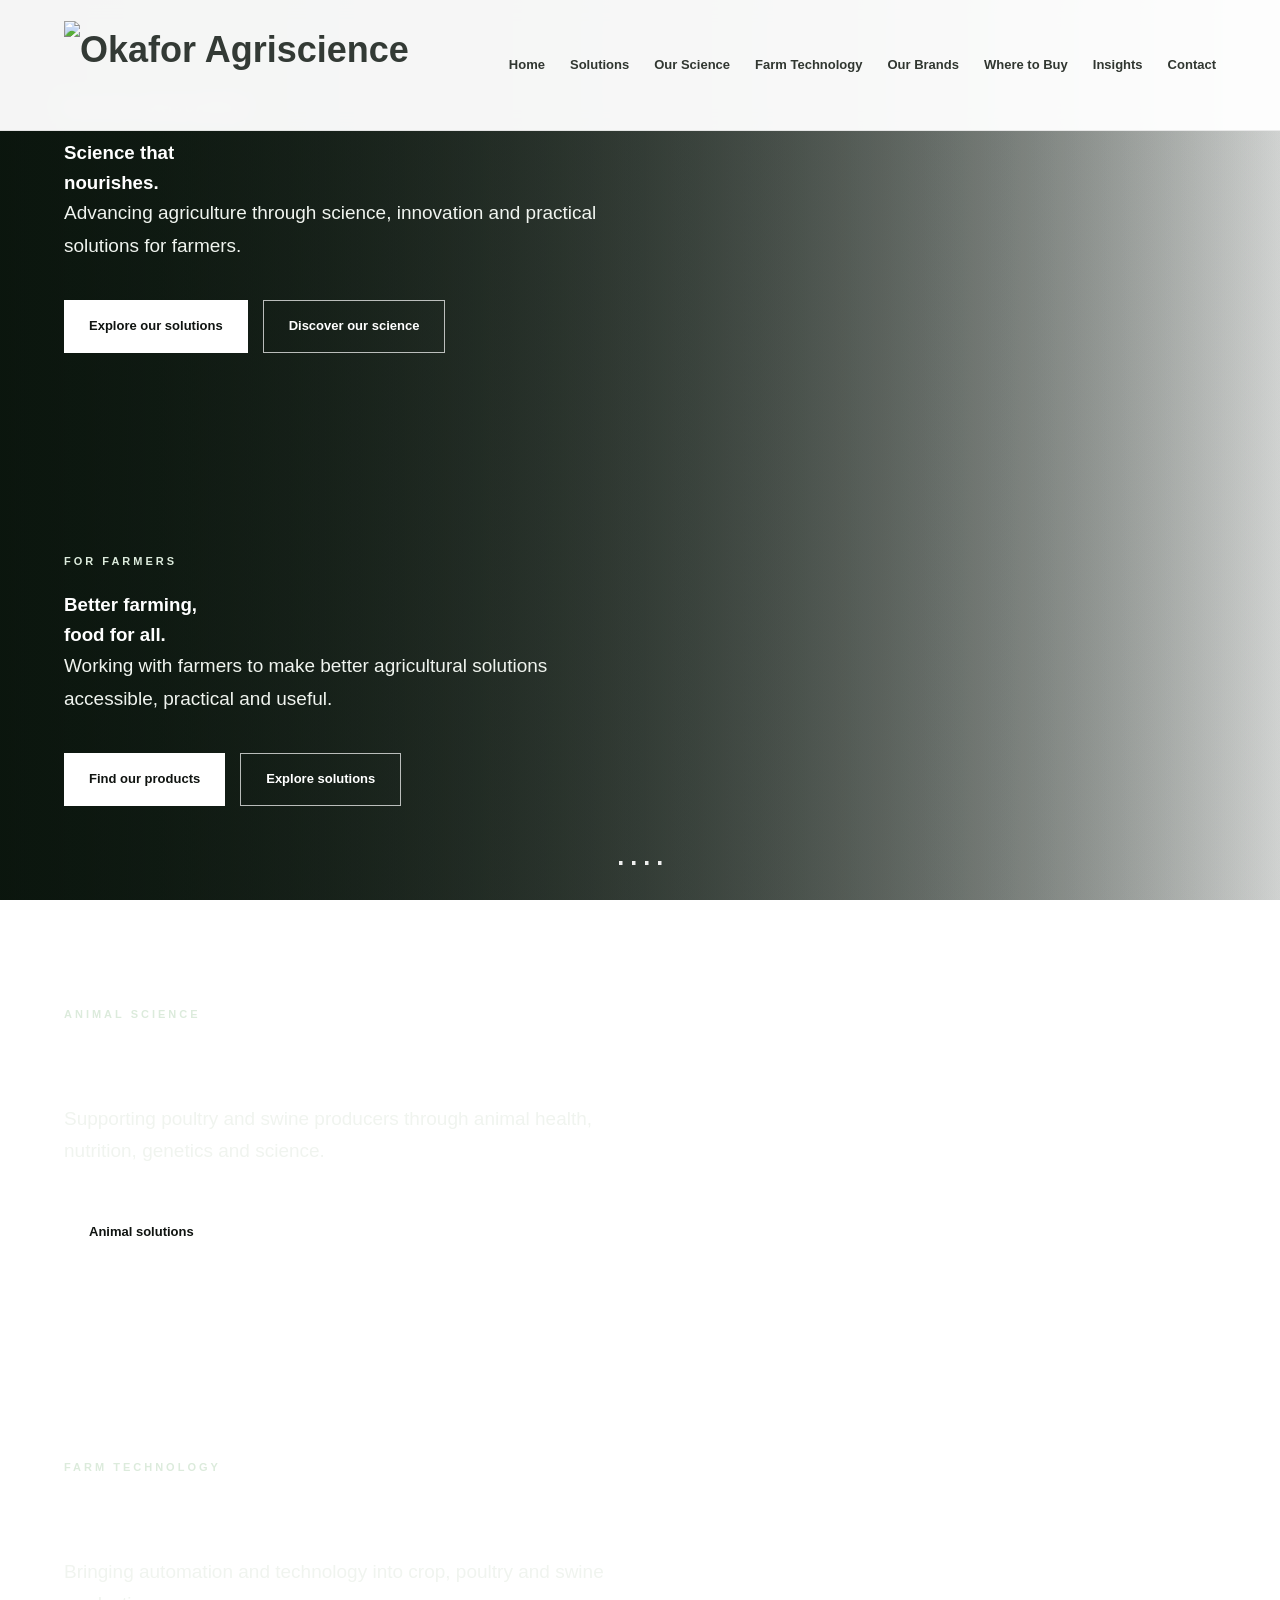
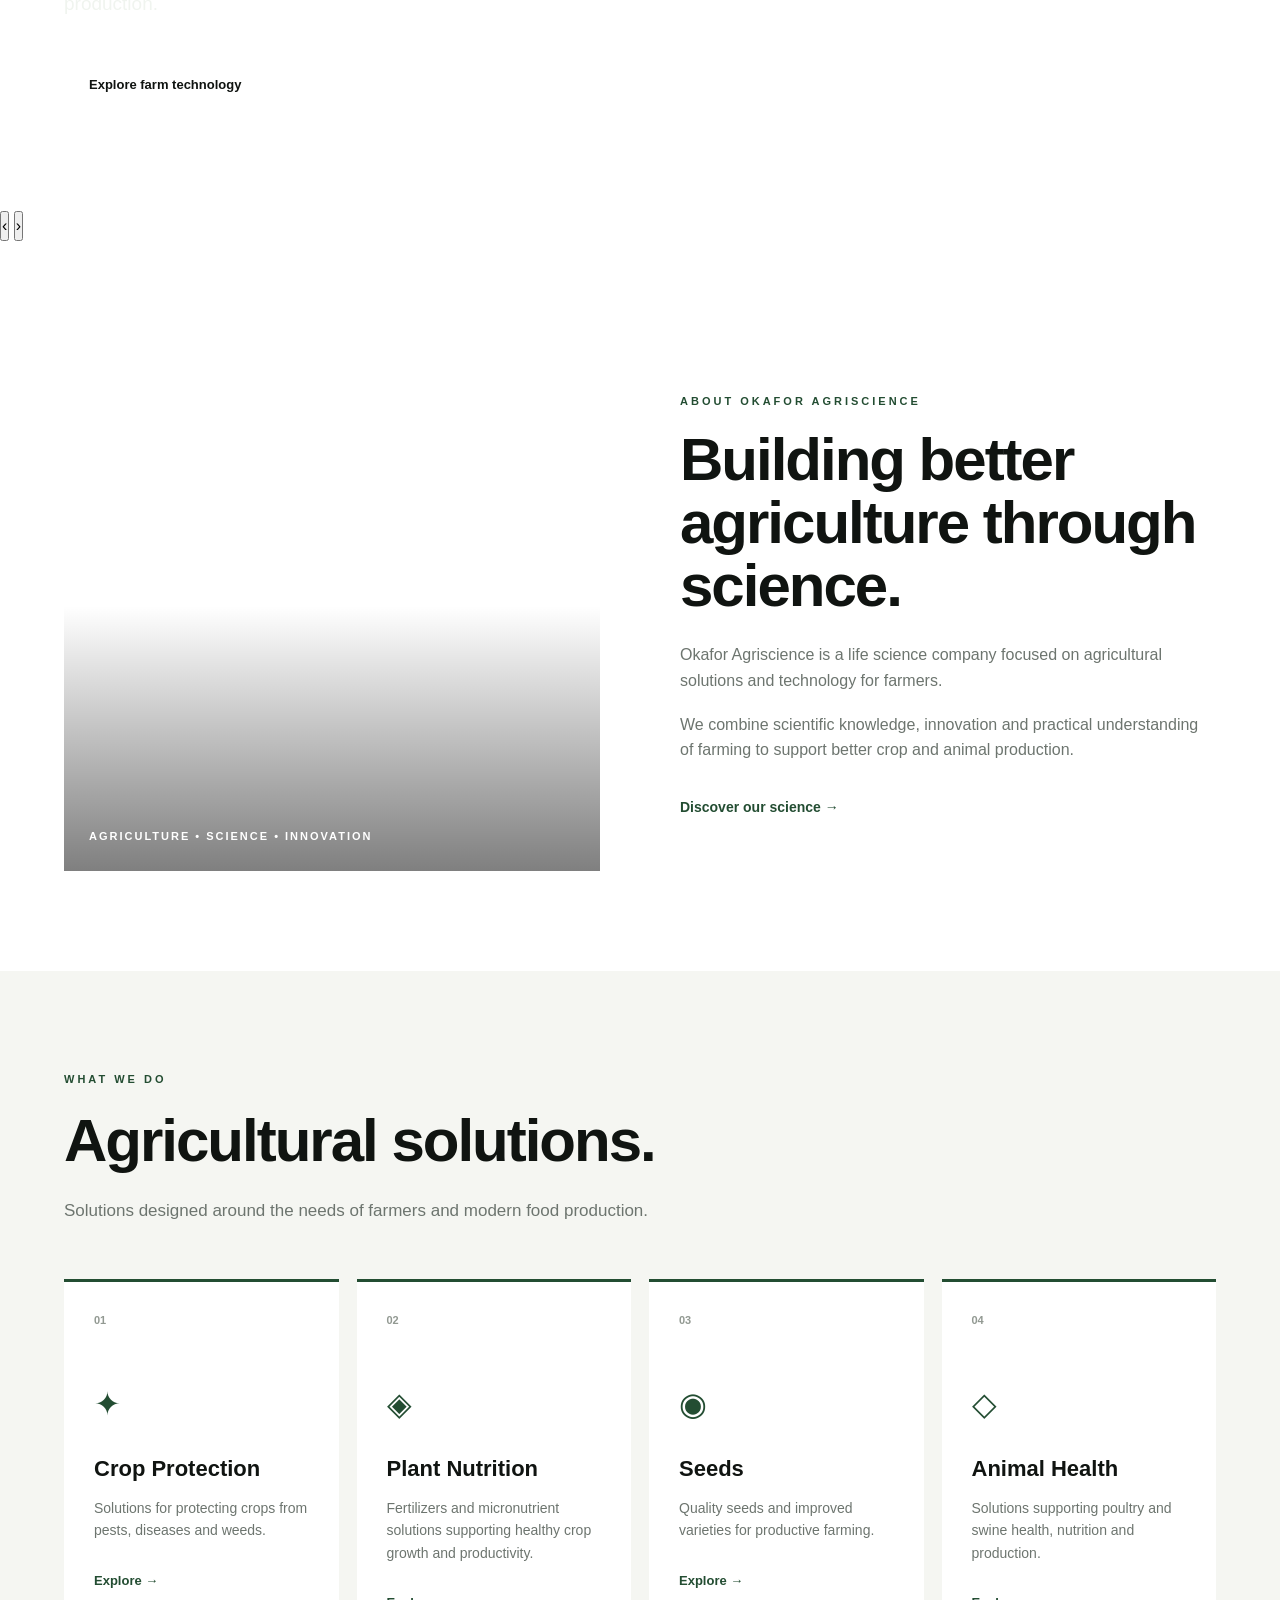
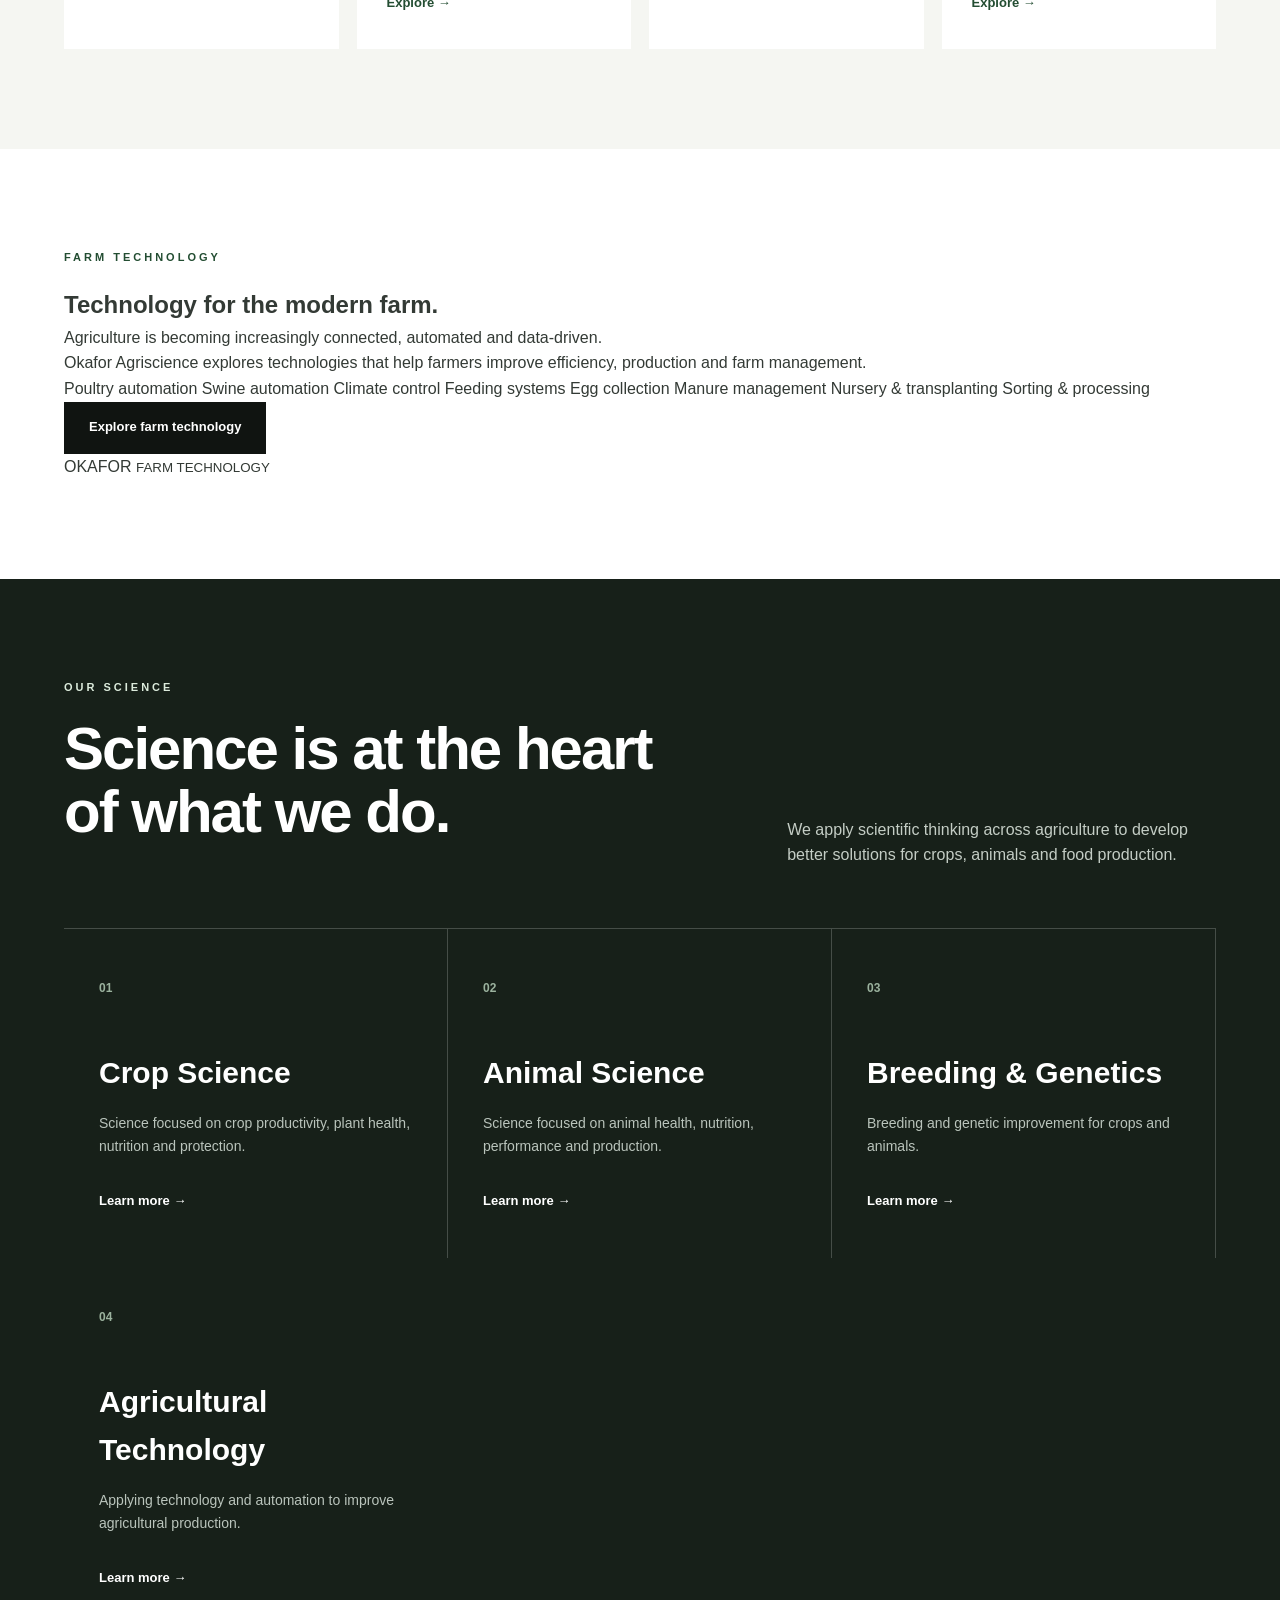
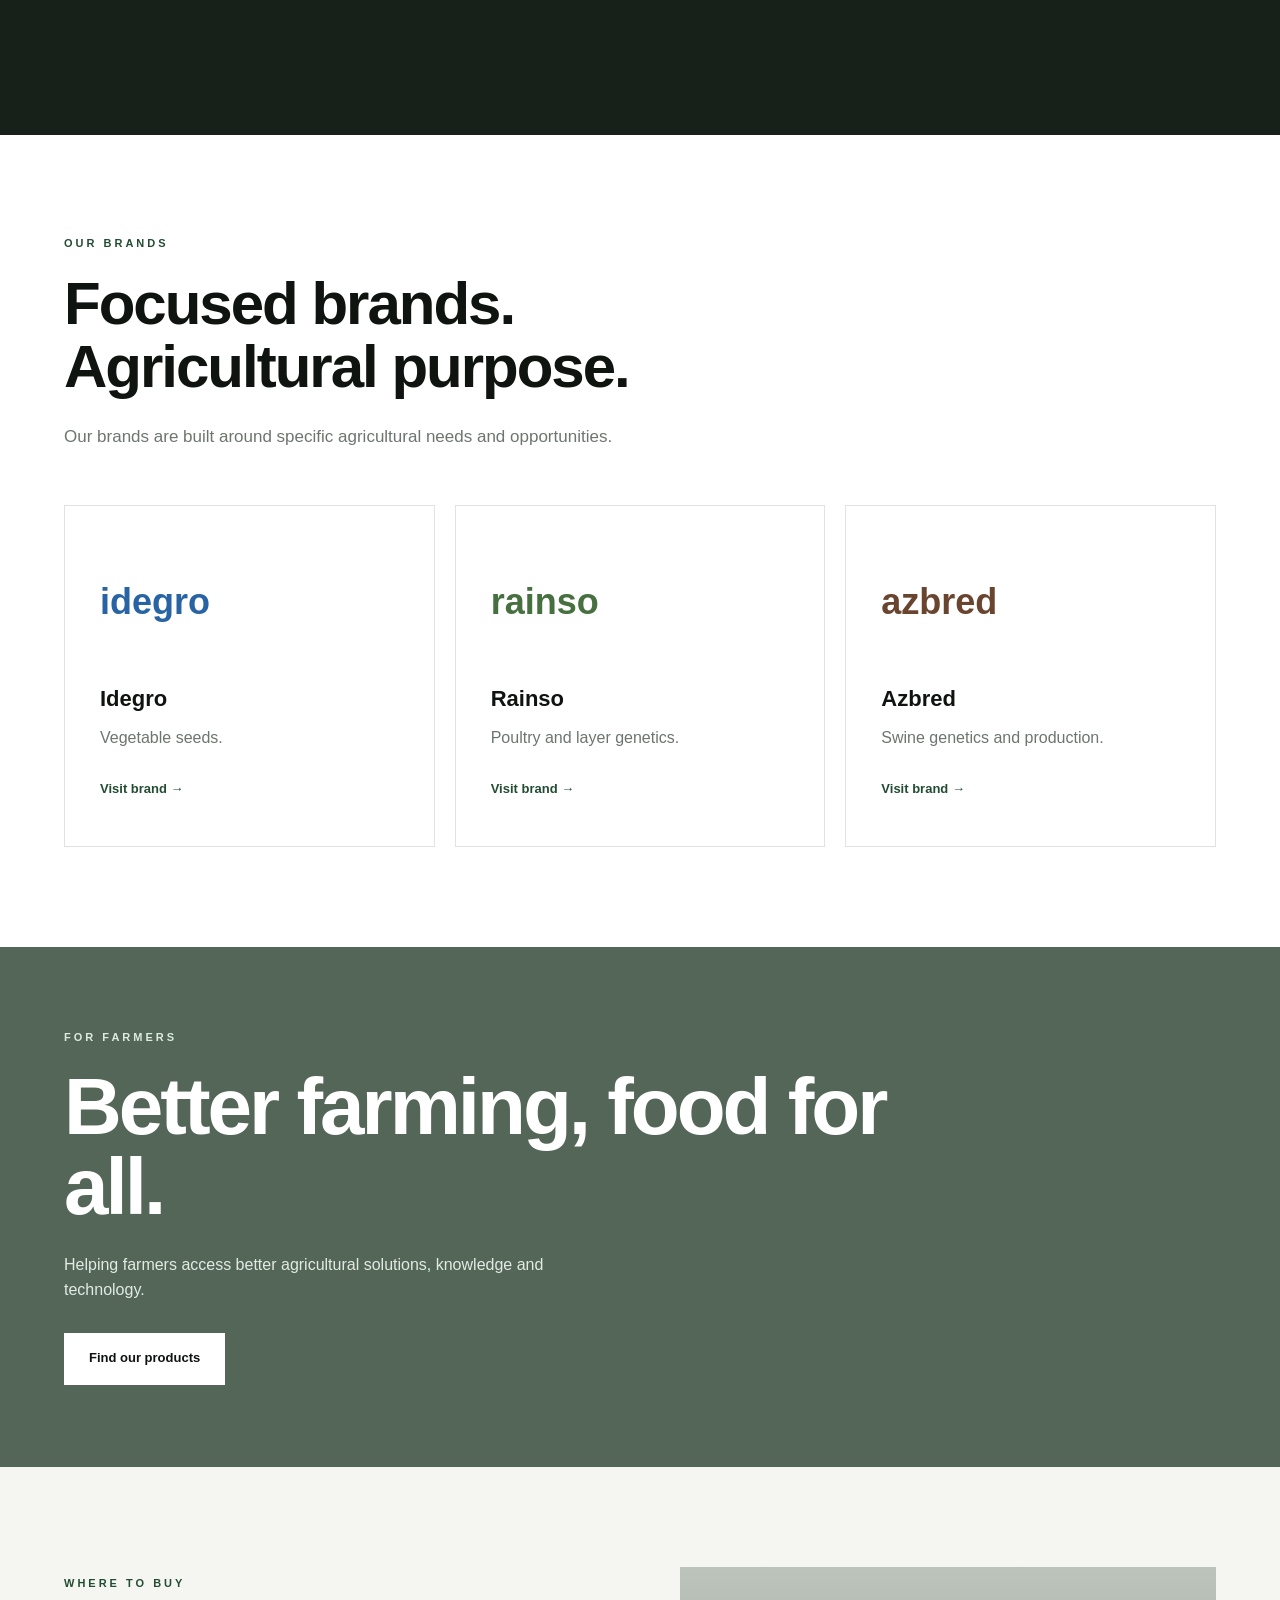
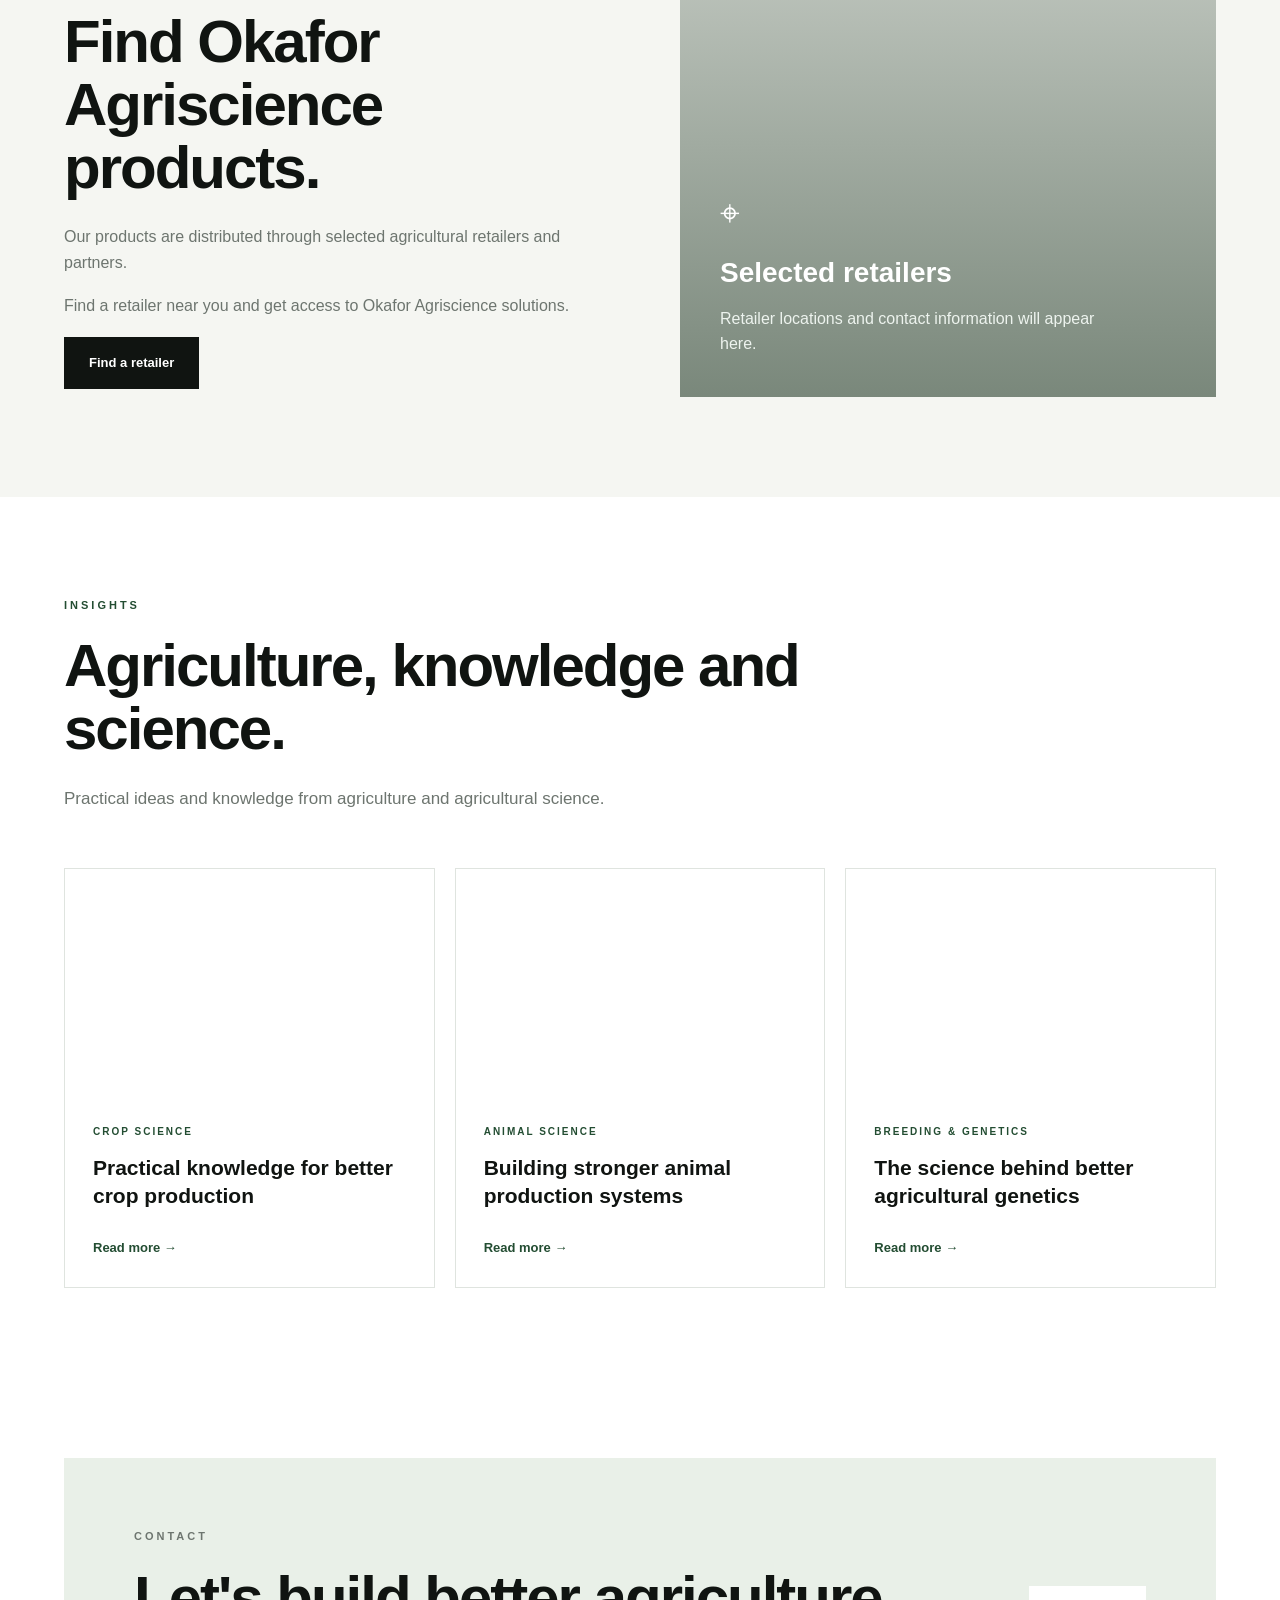
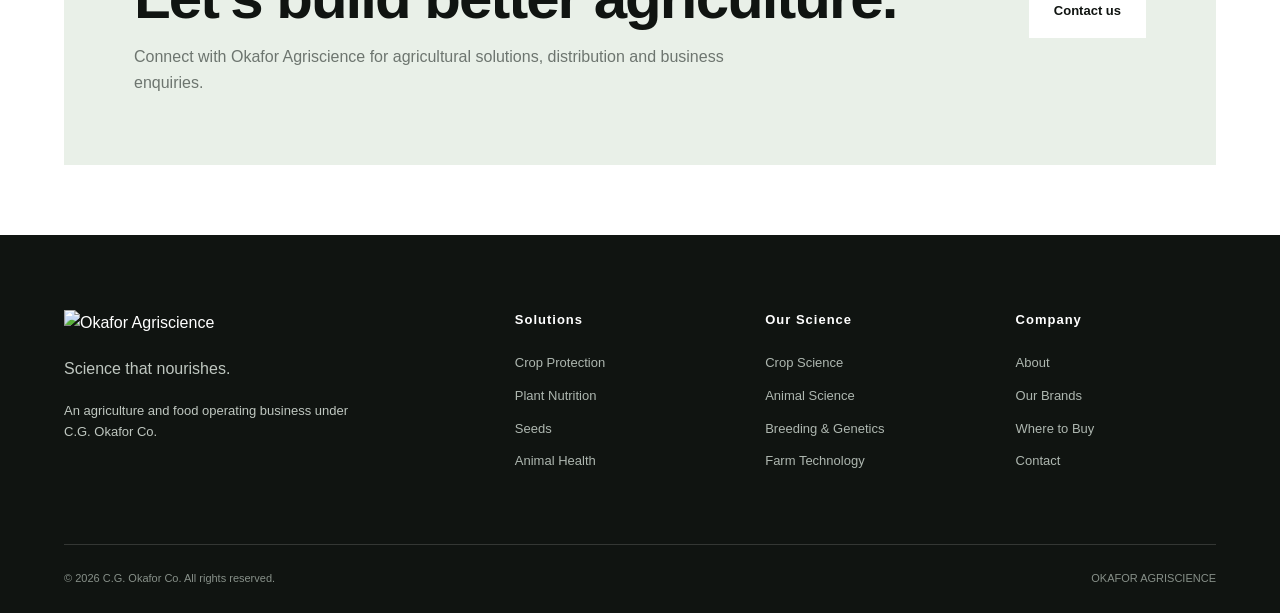
==== index.html @ b738866b "Update index.html" ====
<!DOCTYPE html>
<html lang="en">
<head>
    <meta charset="UTF-8">
    <meta name="viewport" content="width=device-width, initial-scale=1.0">

    <title>Okafor Agriscience | Science that nourishes</title>

    <meta name="description"
          content="Okafor Agriscience is a science-based agriculture company focused on agricultural solutions, technology and better farming.">

    <link rel="stylesheet" href="style.css">
</head>

<body>

<!-- =========================================================
     HEADER
========================================================= -->

<header class="header">

    <div class="container nav-container">

        <a href="index.html" class="brand-logo">
            <img src="okafor-logo.png"
                 alt="Okafor Agriscience"
                 class="logo-image">
        </a>

        <nav class="nav">

            <a href="index.html">Home</a>

            <a href="solutions.html">Solutions</a>

            <a href="science.html">Our Science</a>

            <a href="farm-automation.html">
                Farm Technology
            </a>

            <a href="brands.html">Our Brands</a>

            <a href="where-to-buy.html">
                Where to Buy
            </a>

            <a href="insights.html">Insights</a>

            <a href="contact.html">Contact</a>

        </nav>

        <button class="menu-button"
                aria-label="Open navigation menu">
            ☰
        </button>

    </div>

</header>


<!-- =========================================================
     HERO CAROUSEL
========================================================= -->

<main>

<section class="hero-carousel">

    <div class="hero-slides">


        <!-- SLIDE 1 -->

        <article class="hero-slide active">

            <div class="hero-slide-image"
                 style="background-image:
                 url('images/scientist.jpg');">
            </div>

            <div class="hero-overlay"></div>

            <div class="container hero-content">

                <p class="eyebrow">
                    OKAFOR AGRISCIENCE
                </p>

                <h1>
                    Science that<br>
                    nourishes.
                </h1>

                <p class="hero-text">
                    Advancing agriculture through science,
                    innovation and practical solutions for
                    farmers.
                </p>

                <div class="hero-buttons">

                    <a href="solutions.html"
                       class="button button-primary">
                        Explore our solutions
                    </a>

                    <a href="science.html"
                       class="button button-outline">
                        Discover our science
                    </a>

                </div>

            </div>

        </article>


        <!-- SLIDE 2 -->

        <article class="hero-slide">

            <div class="hero-slide-image"
                 style="background-image:
                 url('images/farmers.jpg');">
            </div>

            <div class="hero-overlay"></div>

            <div class="container hero-content">

                <p class="eyebrow">
                    FOR FARMERS
                </p>

                <h1>
                    Better farming,<br>
                    food for all.
                </h1>

                <p class="hero-text">
                    Working with farmers to make better
                    agricultural solutions accessible,
                    practical and useful.
                </p>

                <div class="hero-buttons">

                    <a href="where-to-buy.html"
                       class="button button-primary">
                        Find our products
                    </a>

                    <a href="solutions.html"
                       class="button button-outline">
                        Explore solutions
                    </a>

                </div>

            </div>

        </article>


        <!-- SLIDE 3 -->

        <article class="hero-slide">

            <div class="hero-slide-image"
                 style="background-image:
                 url('images/animal-production.jpg');">
            </div>

            <div class="hero-overlay"></div>

            <div class="container hero-content">

                <p class="eyebrow">
                    ANIMAL SCIENCE
                </p>

                <h1>
                    Better health.<br>
                    Better production.
                </h1>

                <p class="hero-text">
                    Supporting poultry and swine producers
                    through animal health, nutrition,
                    genetics and science.
                </p>

                <div class="hero-buttons">

                    <a href="animal-health.html"
                       class="button button-primary">
                        Animal solutions
                    </a>

                    <a href="science.html"
                       class="button button-outline">
                        Our science
                    </a>

                </div>

            </div>

        </article>


        <!-- SLIDE 4 -->

        <article class="hero-slide">

            <div class="hero-slide-image"
                 style="background-image:
                 url('images/farm-automation.jpg');">
            </div>

            <div class="hero-overlay"></div>

            <div class="container hero-content">

                <p class="eyebrow">
                    FARM TECHNOLOGY
                </p>

                <h1>
                    Technology for<br>
                    the modern farm.
                </h1>

                <p class="hero-text">
                    Bringing automation and technology
                    into crop, poultry and swine production.
                </p>

                <div class="hero-buttons">

                    <a href="farm-automation.html"
                       class="button button-primary">
                        Explore farm technology
                    </a>

                    <a href="contact.html"
                       class="button button-outline">
                        Talk to us
                    </a>

                </div>

            </div>

        </article>

    </div>


    <!-- CAROUSEL CONTROLS -->

    <button class="carousel-arrow carousel-prev"
            aria-label="Previous slide">
        ‹
    </button>

    <button class="carousel-arrow carousel-next"
            aria-label="Next slide">
        ›
    </button>


    <div class="hero-indicators">

        <button class="indicator active"
                data-slide="0"
                aria-label="Slide 1">
        </button>

        <button class="indicator"
                data-slide="1"
                aria-label="Slide 2">
        </button>

        <button class="indicator"
                data-slide="2"
                aria-label="Slide 3">
        </button>

        <button class="indicator"
                data-slide="3"
                aria-label="Slide 4">
        </button>

    </div>

</section>



<!-- =========================================================
     INTRODUCTION
========================================================= -->

<section class="intro section" id="about">

    <div class="container two-column">

        <div class="section-image agriculture-image">

            <div class="image-label">
                Agriculture • Science • Innovation
            </div>

        </div>


        <div class="section-content">

            <p class="eyebrow dark">
                ABOUT OKAFOR AGRISCIENCE
            </p>

            <h2>
                Building better agriculture
                through science.
            </h2>

            <p>
                Okafor Agriscience is a life science company
                focused on agricultural solutions and
                technology for farmers.
            </p>

            <p>
                We combine scientific knowledge,
                innovation and practical understanding
                of farming to support better crop and
                animal production.
            </p>

            <a href="science.html"
               class="text-link">
                Discover our science →
            </a>

        </div>

    </div>

</section>



<!-- =========================================================
     SOLUTIONS
========================================================= -->

<section class="solutions section"
         id="solutions">

    <div class="container">

        <div class="section-heading">

            <p class="eyebrow dark">
                WHAT WE DO
            </p>

            <h2>
                Agricultural solutions.
            </h2>

            <p>
                Solutions designed around the needs
                of farmers and modern food production.
            </p>

        </div>


        <div class="solution-grid">


            <article class="solution-card">

                <div class="card-number">
                    01
                </div>

                <div class="card-icon">
                    ✦
                </div>

                <h3>
                    Crop Protection
                </h3>

                <p>
                    Solutions for protecting crops from
                    pests, diseases and weeds.
                </p>

                <a href="crop-protection.html">
                    Explore →
                </a>

            </article>


            <article class="solution-card">

                <div class="card-number">
                    02
                </div>

                <div class="card-icon">
                    ◈
                </div>

                <h3>
                    Plant Nutrition
                </h3>

                <p>
                    Fertilizers and micronutrient solutions
                    supporting healthy crop growth and
                    productivity.
                </p>

                <a href="plant-nutrition.html">
                    Explore →
                </a>

            </article>


            <article class="solution-card">

                <div class="card-number">
                    03
                </div>

                <div class="card-icon">
                    ◉
                </div>

                <h3>
                    Seeds
                </h3>

                <p>
                    Quality seeds and improved varieties
                    for productive farming.
                </p>

                <a href="seeds.html">
                    Explore →
                </a>

            </article>


            <article class="solution-card">

                <div class="card-number">
                    04
                </div>

                <div class="card-icon">
                    ◇
                </div>

                <h3>
                    Animal Health
                </h3>

                <p>
                    Solutions supporting poultry and
                    swine health, nutrition and production.
                </p>

                <a href="animal-health.html">
                    Explore →
                </a>

            </article>


        </div>

    </div>

</section>



<!-- =========================================================
     FARM TECHNOLOGY & AUTOMATION
========================================================= -->

<section class="technology-section section"
         id="farm-technology">

    <div class="container technology-layout">


        <div class="technology-content">

            <p class="eyebrow dark">
                FARM TECHNOLOGY
            </p>

            <h2>
                Technology for the
                modern farm.
            </h2>

            <p>
                Agriculture is becoming increasingly
                connected, automated and data-driven.
            </p>

            <p>
                Okafor Agriscience explores technologies
                that help farmers improve efficiency,
                production and farm management.
            </p>


            <div class="technology-list">

                <span>
                    Poultry automation
                </span>

                <span>
                    Swine automation
                </span>

                <span>
                    Climate control
                </span>

                <span>
                    Feeding systems
                </span>

                <span>
                    Egg collection
                </span>

                <span>
                    Manure management
                </span>

                <span>
                    Nursery & transplanting
                </span>

                <span>
                    Sorting & processing
                </span>

            </div>


            <a href="farm-automation.html"
               class="button button-dark">
                Explore farm technology
            </a>

        </div>


        <div class="technology-image">

            <div class="technology-image-label">

                <span>
                    OKAFOR
                </span>

                <small>
                    FARM TECHNOLOGY
                </small>

            </div>

        </div>

    </div>

</section>



<!-- =========================================================
     OUR SCIENCE
========================================================= -->

<section class="science section"
         id="science">

    <div class="container">

        <div class="science-intro">

            <div>

                <p class="eyebrow">
                    OUR SCIENCE
                </p>

                <h2>
                    Science is at the heart
                    of what we do.
                </h2>

            </div>

            <p>
                We apply scientific thinking across
                agriculture to develop better solutions
                for crops, animals and food production.
            </p>

        </div>


        <div class="science-grid">


            <article class="science-card">

                <span>
                    01
                </span>

                <h3>
                    Crop Science
                </h3>

                <p>
                    Science focused on crop productivity,
                    plant health, nutrition and protection.
                </p>

                <a href="science.html#crop-science">
                    Learn more →
                </a>

            </article>


            <article class="science-card">

                <span>
                    02
                </span>

                <h3>
                    Animal Science
                </h3>

                <p>
                    Science focused on animal health,
                    nutrition, performance and production.
                </p>

                <a href="science.html#animal-science">
                    Learn more →
                </a>

            </article>


            <article class="science-card">

                <span>
                    03
                </span>

                <h3>
                    Breeding & Genetics
                </h3>

                <p>
                    Breeding and genetic improvement
                    for crops and animals.
                </p>

                <a href="science.html#genetics">
                    Learn more →
                </a>

            </article>


            <article class="science-card">

                <span>
                    04
                </span>

                <h3>
                    Agricultural Technology
                </h3>

                <p>
                    Applying technology and automation
                    to improve agricultural production.
                </p>

                <a href="science.html#technology">
                    Learn more →
                </a>

            </article>


        </div>

    </div>

</section>



<!-- =========================================================
     BRANDS
========================================================= -->

<section class="brands section"
         id="brands">

    <div class="container">

        <div class="section-heading">

            <p class="eyebrow dark">
                OUR BRANDS
            </p>

            <h2>
                Focused brands.
                Agricultural purpose.
            </h2>

            <p>
                Our brands are built around specific
                agricultural needs and opportunities.
            </p>

        </div>


        <div class="brand-grid">


            <article class="brand-card">

                <div class="brand-logo idegro">
                    idegro
                </div>

                <h3>
                    Idegro
                </h3>

                <p>
                    Vegetable seeds.
                </p>

                <a href="brands.html#idegro">
                    Visit brand →
                </a>

            </article>


            <article class="brand-card">

                <div class="brand-logo rainso">
                    rainso
                </div>

                <h3>
                    Rainso
                </h3>

                <p>
                    Poultry and layer genetics.
                </p>

                <a href="brands.html#rainso">
                    Visit brand →
                </a>

            </article>


            <article class="brand-card">

                <div class="brand-logo azbred">
                    azbred
                </div>

                <h3>
                    Azbred
                </h3>

                <p>
                    Swine genetics and production.
                </p>

                <a href="brands.html#azbred">
                    Visit brand →
                </a>

            </article>


        </div>

    </div>

</section>



<!-- =========================================================
     FARMERS CTA
========================================================= -->

<section class="farmer-banner">

    <div class="container farmer-content">

        <p class="eyebrow">
            FOR FARMERS
        </p>

        <h2>
            Better farming,
            food for all.
        </h2>

        <p>
            Helping farmers access better agricultural
            solutions, knowledge and technology.
        </p>

        <a href="where-to-buy.html"
           class="button button-primary">
            Find our products
        </a>

    </div>

</section>



<!-- =========================================================
     WHERE TO BUY
========================================================= -->

<section class="where-to-buy section"
         id="where-to-buy">

    <div class="container two-column">


        <div class="section-content">

            <p class="eyebrow dark">
                WHERE TO BUY
            </p>

            <h2>
                Find Okafor Agriscience products.
            </h2>

            <p>
                Our products are distributed through
                selected agricultural retailers and
                partners.
            </p>

            <p>
                Find a retailer near you and get access
                to Okafor Agriscience solutions.
            </p>

            <a href="where-to-buy.html"
               class="button button-dark">
                Find a retailer
            </a>

        </div>


        <div class="retailer-box">

            <div>

                <span class="retailer-icon">
                    ⌖
                </span>

                <h3>
                    Selected retailers
                </h3>

                <p>
                    Retailer locations and contact
                    information will appear here.
                </p>

            </div>

        </div>

    </div>

</section>



<!-- =========================================================
     INSIGHTS
========================================================= -->

<section class="insights section"
         id="insights">

    <div class="container">

        <div class="section-heading">

            <p class="eyebrow dark">
                INSIGHTS
            </p>

            <h2>
                Agriculture, knowledge
                and science.
            </h2>

            <p>
                Practical ideas and knowledge from
                agriculture and agricultural science.
            </p>

        </div>


        <div class="insight-grid">


            <article class="insight-card">

                <div class="insight-image">
                </div>

                <div class="insight-content">

                    <span>
                        Crop Science
                    </span>

                    <h3>
                        Practical knowledge for
                        better crop production
                    </h3>

                    <a href="insights.html">
                        Read more →
                    </a>

                </div>

            </article>


            <article class="insight-card">

                <div class="insight-image">
                </div>

                <div class="insight-content">

                    <span>
                        Animal Science
                    </span>

                    <h3>
                        Building stronger animal
                        production systems
                    </h3>

                    <a href="insights.html">
                        Read more →
                    </a>

                </div>

            </article>


            <article class="insight-card">

                <div class="insight-image">
                </div>

                <div class="insight-content">

                    <span>
                        Breeding & Genetics
                    </span>

                    <h3>
                        The science behind better
                        agricultural genetics
                    </h3>

                    <a href="insights.html">
                        Read more →
                    </a>

                </div>

            </article>


        </div>

    </div>

</section>



<!-- =========================================================
     CONTACT
========================================================= -->

<section class="contact section"
         id="contact">

    <div class="container contact-box">

        <div>

            <p class="eyebrow">
                CONTACT
            </p>

            <h2>
                Let's build better agriculture.
            </h2>

            <p>
                Connect with Okafor Agriscience for
                agricultural solutions, distribution
                and business enquiries.
            </p>

        </div>


        <a href="contact.html"
           class="button button-primary">
            Contact us
        </a>

    </div>

</section>

</main>



<!-- =========================================================
     FOOTER
========================================================= -->

<footer class="footer">

    <div class="container footer-grid">


        <div class="footer-brand">

            <img src="okafor-logo.png"
                 alt="Okafor Agriscience"
                 class="footer-logo-image">

            <p class="footer-motto">
                Science that nourishes.
            </p>

            <p class="footer-company">
                An agriculture and food operating
                business under C.G. Okafor Co.
            </p>

        </div>


        <div>

            <h4>
                Solutions
            </h4>

            <a href="crop-protection.html">
                Crop Protection
            </a>

            <a href="plant-nutrition.html">
                Plant Nutrition
            </a>

            <a href="seeds.html">
                Seeds
            </a>

            <a href="animal-health.html">
                Animal Health
            </a>

        </div>


        <div>

            <h4>
                Our Science
            </h4>

            <a href="science.html#crop-science">
                Crop Science
            </a>

            <a href="science.html#animal-science">
                Animal Science
            </a>

            <a href="science.html#genetics">
                Breeding & Genetics
            </a>

            <a href="farm-automation.html">
                Farm Technology
            </a>

        </div>


        <div>

            <h4>
                Company
            </h4>

            <a href="about.html">
                About
            </a>

            <a href="brands.html">
                Our Brands
            </a>

            <a href="where-to-buy.html">
                Where to Buy
            </a>

            <a href="contact.html">
                Contact
            </a>

        </div>


    </div>


    <div class="container footer-bottom">

        <p>
            © 2026 C.G. Okafor Co.
            All rights reserved.
        </p>

        <p>
            OKAFOR AGRISCIENCE
        </p>

    </div>

</footer>



<!-- =========================================================
     JAVASCRIPT
========================================================= -->

<script src="script.js"></script>

</body>
</html>
---- style.css ----
/* =========================================
   OKAFOR AGRISCIENCE
   Main Website Styles
========================================= */

:root {
    --black: #101411;
    --dark: #172019;
    --green: #234d32;
    --light-green: #e9f0e8;
    --soft: #f5f6f2;
    --white: #ffffff;
    --text: #333a35;
    --muted: #6d756f;
    --border: #dfe4df;
    --max-width: 1200px;
}

* {
    margin: 0;
    padding: 0;
    box-sizing: border-box;
}

html {
    scroll-behavior: smooth;
}

body {
    font-family: Arial, Helvetica, sans-serif;
    color: var(--text);
    background: var(--white);
    line-height: 1.6;
}

a {
    color: inherit;
    text-decoration: none;
}

button {
    font: inherit;
}

.container {
    width: min(90%, var(--max-width));
    margin: 0 auto;
}

.section {
    padding: 100px 0;
}


/* =========================================
   HEADER
========================================= */

.header {
    position: fixed;
    top: 0;
    left: 0;
    width: 100%;
    z-index: 1000;
    background: rgba(255, 255, 255, 0.96);
    border-bottom: 1px solid rgba(0, 0, 0, 0.08);
    backdrop-filter: blur(10px);
}

.nav-container {
    min-height: 82px;
    display: flex;
    align-items: center;
    justify-content: space-between;
}

.logo {
    display: flex;
    flex-direction: column;
    line-height: 1;
    letter-spacing: 2px;
}

.logo span {
    font-size: 22px;
    font-weight: 800;
    color: var(--black);
}

.logo small {
    margin-top: 5px;
    font-size: 9px;
    letter-spacing: 3px;
    font-weight: 600;
    color: var(--green);
}

.nav {
    display: flex;
    align-items: center;
    gap: 25px;
}

.nav a {
    font-size: 13px;
    font-weight: 600;
    color: #313731;
    transition: 0.3s ease;
}

.nav a:hover {
    color: var(--green);
}

.menu-button {
    display: none;
    border: none;
    background: none;
    font-size: 27px;
    cursor: pointer;
}


/* =========================================
   HERO
========================================= */

.hero {
    min-height: 760px;
    margin-top: 82px;
    position: relative;
    display: flex;
    align-items: center;
    overflow: hidden;
    background:
        linear-gradient(90deg, rgba(10, 20, 13, 0.82), rgba(10, 20, 13, 0.35)),
        url("https://images.unsplash.com/photo-1500937386664-56d1dfef3854?auto=format&fit=crop&w=2000&q=85")
        center/cover no-repeat;
}

.hero-overlay {
    position: absolute;
    inset: 0;
    background: linear-gradient(
        90deg,
        rgba(7, 18, 10, 0.65),
        rgba(7, 18, 10, 0.05)
    );
}

.hero-content {
    position: relative;
    z-index: 2;
    color: white;
    padding: 100px 0;
}

.eyebrow {
    font-size: 11px;
    font-weight: 700;
    letter-spacing: 3px;
    text-transform: uppercase;
    margin-bottom: 20px;
    color: #dcebdc;
}

.eyebrow.dark {
    color: var(--green);
}

.hero h1 {
    font-size: clamp(55px, 8vw, 100px);
    line-height: 0.95;
    letter-spacing: -4px;
    max-width: 850px;
    margin-bottom: 30px;
}

.hero-text {
    max-width: 570px;
    font-size: 19px;
    line-height: 1.7;
    color: #f0f4ef;
    margin-bottom: 38px;
}

.hero-buttons {
    display: flex;
    gap: 15px;
    flex-wrap: wrap;
}

.button {
    display: inline-flex;
    align-items: center;
    justify-content: center;
    padding: 15px 25px;
    min-height: 52px;
    font-size: 13px;
    font-weight: 700;
    transition: 0.3s ease;
}

.button-primary {
    background: white;
    color: var(--black);
}

.button-primary:hover {
    background: var(--light-green);
    transform: translateY(-2px);
}

.button-outline {
    color: white;
    border: 1px solid rgba(255,255,255,0.7);
}

.button-outline:hover {
    background: white;
    color: var(--black);
}

.button-dark {
    background: var(--black);
    color: white;
}

.button-dark:hover {
    background: var(--green);
}

.hero-indicators {
    position: absolute;
    bottom: 35px;
    left: 50%;
    transform: translateX(-50%);
    display: flex;
    gap: 9px;
    z-index: 3;
}

.hero-indicators span {
    width: 35px;
    height: 3px;
    background: rgba(255,255,255,0.4);
}

.hero-indicators span.active {
    background: white;
}


/* =========================================
   INTRODUCTION
========================================= */

.two-column {
    display: grid;
    grid-template-columns: 1fr 1fr;
    gap: 80px;
    align-items: center;
}

.section-image {
    min-height: 530px;
    position: relative;
    overflow: hidden;
}

.agriculture-image {
    background:
        linear-gradient(180deg, transparent 50%, rgba(0,0,0,0.5)),
        url("https://images.unsplash.com/photo-1625246333195-78d9c38ad449?auto=format&fit=crop&w=1200&q=85")
        center/cover no-repeat;
}

.image-label {
    position: absolute;
    bottom: 25px;
    left: 25px;
    color: white;
    font-size: 11px;
    letter-spacing: 2px;
    text-transform: uppercase;
    font-weight: 700;
}

.section-content h2,
.section-heading h2,
.science-intro h2,
.contact-box h2 {
    color: var(--black);
    font-size: clamp(36px, 5vw, 60px);
    line-height: 1.05;
    letter-spacing: -2px;
    margin-bottom: 25px;
}

.section-content p {
    color: var(--muted);
    margin-bottom: 18px;
    max-width: 570px;
}

.text-link {
    display: inline-block;
    margin-top: 15px;
    color: var(--green);
    font-weight: 700;
    font-size: 14px;
}


/* =========================================
   SOLUTIONS
========================================= */

.solutions {
    background: var(--soft);
}

.section-heading {
    max-width: 750px;
    margin-bottom: 55px;
}

.section-heading > p:last-child {
    color: var(--muted);
    font-size: 17px;
}

.solution-grid {
    display: grid;
    grid-template-columns: repeat(4, 1fr);
    gap: 18px;
}

.solution-card {
    min-height: 370px;
    padding: 30px;
    background: white;
    position: relative;
    border-top: 3px solid var(--green);
    transition: 0.35s ease;
}

.solution-card:hover {
    transform: translateY(-8px);
    box-shadow: 0 18px 40px rgba(0,0,0,0.08);
}

.card-number {
    font-size: 11px;
    color: #929992;
    font-weight: 700;
}

.card-icon {
    margin: 50px 0 25px;
    font-size: 32px;
    color: var(--green);
}

.solution-card h3 {
    font-size: 22px;
    line-height: 1.2;
    color: var(--black);
    margin-bottom: 15px;
}

.solution-card p {
    font-size: 14px;
    color: var(--muted);
    margin-bottom: 25px;
}

.solution-card a {
    color: var(--green);
    font-size: 13px;
    font-weight: 700;
}


/* =========================================
   SCIENCE
========================================= */

.science {
    background: var(--dark);
    color: white;
}

.science-intro {
    display: grid;
    grid-template-columns: 1.2fr 0.8fr;
    gap: 80px;
    align-items: end;
    margin-bottom: 60px;
}

.science-intro h2 {
    color: white;
}

.science-intro > p {
    color: #c4cdc5;
    font-size: 16px;
}

.science-grid {
    display: grid;
    grid-template-columns: repeat(3, 1fr);
    border-top: 1px solid rgba(255,255,255,0.2);
}

.science-card {
    padding: 45px 35px;
    border-right: 1px solid rgba(255,255,255,0.2);
}

.science-card:last-child {
    border-right: none;
}

.science-card > span {
    color: #9bb29e;
    font-size: 12px;
    font-weight: 700;
}

.science-card h3 {
    font-size: 30px;
    margin: 50px 0 15px;
}

.science-card p {
    color: #bac4bc;
    font-size: 14px;
    margin-bottom: 30px;
}

.science-card a {
    font-size: 13px;
    color: white;
    font-weight: 700;
}


/* =========================================
   BRANDS
========================================= */

.brands {
    background: white;
}

.brand-grid {
    display: grid;
    grid-template-columns: repeat(3, 1fr);
    gap: 20px;
}

.brand-card {
    border: 1px solid var(--border);
    padding: 45px 35px;
    min-height: 320px;
    transition: 0.3s ease;
}

.brand-card:hover {
    border-color: var(--green);
    transform: translateY(-5px);
}

.brand-logo {
    height: 100px;
    display: flex;
    align-items: center;
    font-size: 36px;
    font-weight: 800;
    margin-bottom: 30px;
}

.idegro {
    color: #2864a3;
}

.rainso {
    color: #46703f;
}

.azbred {
    color: #69442e;
}

.brand-card h3 {
    font-size: 22px;
    margin-bottom: 8px;
    color: var(--black);
}

.brand-card p {
    color: var(--muted);
    margin-bottom: 25px;
}

.brand-card a {
    color: var(--green);
    font-size: 13px;
    font-weight: 700;
}


/* =========================================
   FARMER BANNER
========================================= */

.farmer-banner {
    min-height: 520px;
    display: flex;
    align-items: center;
    position: relative;
    background:
        linear-gradient(rgba(18, 43, 24, 0.72), rgba(18, 43, 24, 0.72)),
        url("https://images.unsplash.com/photo-1523742813080-8c2c3d0f6e96?auto=format&fit=crop&w=2000&q=85")
        center/cover no-repeat;
}

.farmer-content {
    color: white;
}

.farmer-content h2 {
    font-size: clamp(45px, 7vw, 80px);
    line-height: 1;
    letter-spacing: -3px;
    max-width: 850px;
    margin-bottom: 25px;
}

.farmer-content > p:not(.eyebrow) {
    max-width: 500px;
    color: #e2ebe3;
    margin-bottom: 30px;
}


/* =========================================
   WHERE TO BUY
========================================= */

.where-to-buy {
    background: var(--soft);
}

.retailer-box {
    min-height: 430px;
    background:
        linear-gradient(rgba(20,45,25,0.25), rgba(20,45,25,0.55)),
        url("https://images.unsplash.com/photo-1499529112087-3cb3b73cec95?auto=format&fit=crop&w=1200&q=85")
        center/cover no-repeat;
    padding: 40px;
    display: flex;
    align-items: flex-end;
    color: white;
}

.retailer-box h3 {
    font-size: 28px;
    margin: 10px 0;
}

.retailer-box p {
    max-width: 400px;
    color: #edf3ee;
}

.retailer-icon {
    font-size: 35px;
}


/* =========================================
   INSIGHTS
========================================= */

.insight-grid {
    display: grid;
    grid-template-columns: repeat(3, 1fr);
    gap: 20px;
}

.insight-card {
    border: 1px solid var(--border);
    background: white;
}

.insight-image {
    height: 220px;
    background:
        url("https://images.unsplash.com/photo-1530836369250-ef72a3f5cda8?auto=format&fit=crop&w=900&q=85")
        center/cover no-repeat;
}

.insight-card:nth-child(2) .insight-image {
    background-image:
        url("https://images.unsplash.com/photo-1498936178812-4b2e558d2937?auto=format&fit=crop&w=900&q=85");
}

.insight-card:nth-child(3) .insight-image {
    background-image:
        url("https://images.unsplash.com/photo-1511739001486-6bfe10ce785f?auto=format&fit=crop&w=900&q=85");
}

.insight-content {
    padding: 28px;
}

.insight-content span {
    color: var(--green);
    font-size: 10px;
    font-weight: 800;
    letter-spacing: 2px;
    text-transform: uppercase;
}

.insight-content h3 {
    font-size: 21px;
    line-height: 1.3;
    margin: 12px 0 25px;
    color: var(--black);
}

.insight-content a {
    color: var(--green);
    font-size: 13px;
    font-weight: 700;
}


/* =========================================
   CONTACT
========================================= */

.contact {
    padding: 70px 0;
}

.contact-box {
    background: var(--light-green);
    padding: 70px;
    display: flex;
    align-items: center;
    justify-content: space-between;
    gap: 50px;
}

.contact-box h2 {
    margin-bottom: 15px;
}

.contact-box p {
    color: var(--muted);
    max-width: 650px;
}


/* =========================================
   FOOTER
========================================= */

.footer {
    background: var(--black);
    color: white;
    padding: 75px 0 25px;
}

.footer-grid {
    display: grid;
    grid-template-columns: 2fr repeat(3, 1fr);
    gap: 50px;
    padding-bottom: 60px;
}

.footer .logo span {
    color: white;
}

.footer .logo small {
    color: #a9c0ac;
}

.footer-brand > p {
    color: #bfc7c0;
    margin-top: 20px;
}

.footer-company {
    max-width: 300px;
    font-size: 13px;
}

.footer h4 {
    font-size: 13px;
    margin-bottom: 22px;
    letter-spacing: 1px;
}

.footer-grid > div:not(.footer-brand) a {
    display: block;
    color: #aeb7b0;
    font-size: 13px;
    margin-bottom: 12px;
    transition: 0.3s;
}

.footer-grid > div:not(.footer-brand) a:hover {
    color: white;
}

.footer-bottom {
    border-top: 1px solid rgba(255,255,255,0.15);
    padding-top: 25px;
    display: flex;
    justify-content: space-between;
    gap: 20px;
    color: #879089;
    font-size: 11px;
}


/* =========================================
   MOBILE
========================================= */

@media (max-width: 900px) {

    .nav {
        display: none;
        position: absolute;
        top: 82px;
        left: 0;
        width: 100%;
        padding: 25px;
        background: white;
        flex-direction: column;
        align-items: flex-start;
        border-top: 1px solid var(--border);
    }

    .nav.active {
        display: flex;
    }

    .menu-button {
        display: block;
    }

    .solution-grid {
        grid-template-columns: repeat(2, 1fr);
    }

    .two-column,
    .science-intro {
        grid-template-columns: 1fr;
        gap: 45px;
    }

    .science-grid {
        grid-template-columns: 1fr;
    }

    .science-card {
        border-right: none;
        border-bottom: 1px solid rgba(255,255,255,0.2);
    }

    .science-card:last-child {
        border-bottom: none;
    }

    .brand-grid,
    .insight-grid {
        grid-template-columns: 1fr;
    }

    .footer-grid {
        grid-template-columns: 1fr 1fr;
    }

    .contact-box {
        padding: 50px 35px;
        flex-direction: column;
        align-items: flex-start;
    }
}


@media (max-width: 600px) {

    .section {
        padding: 70px 0;
    }

    .hero {
        min-height: 680px;
    }

    .hero h1 {
        letter-spacing: -2px;
    }

    .hero-text {
        font-size: 16px;
    }

    .solution-grid {
        grid-template-columns: 1fr;
    }

    .section-image {
        min-height: 400px;
    }

    .footer-grid {
        grid-template-columns: 1fr;
    }

    .footer-bottom {
        flex-direction: column;
    }

    .contact-box {
        padding: 40px 25px;
    }

    .farmer-banner {
        min-height: 500px;
    }
}
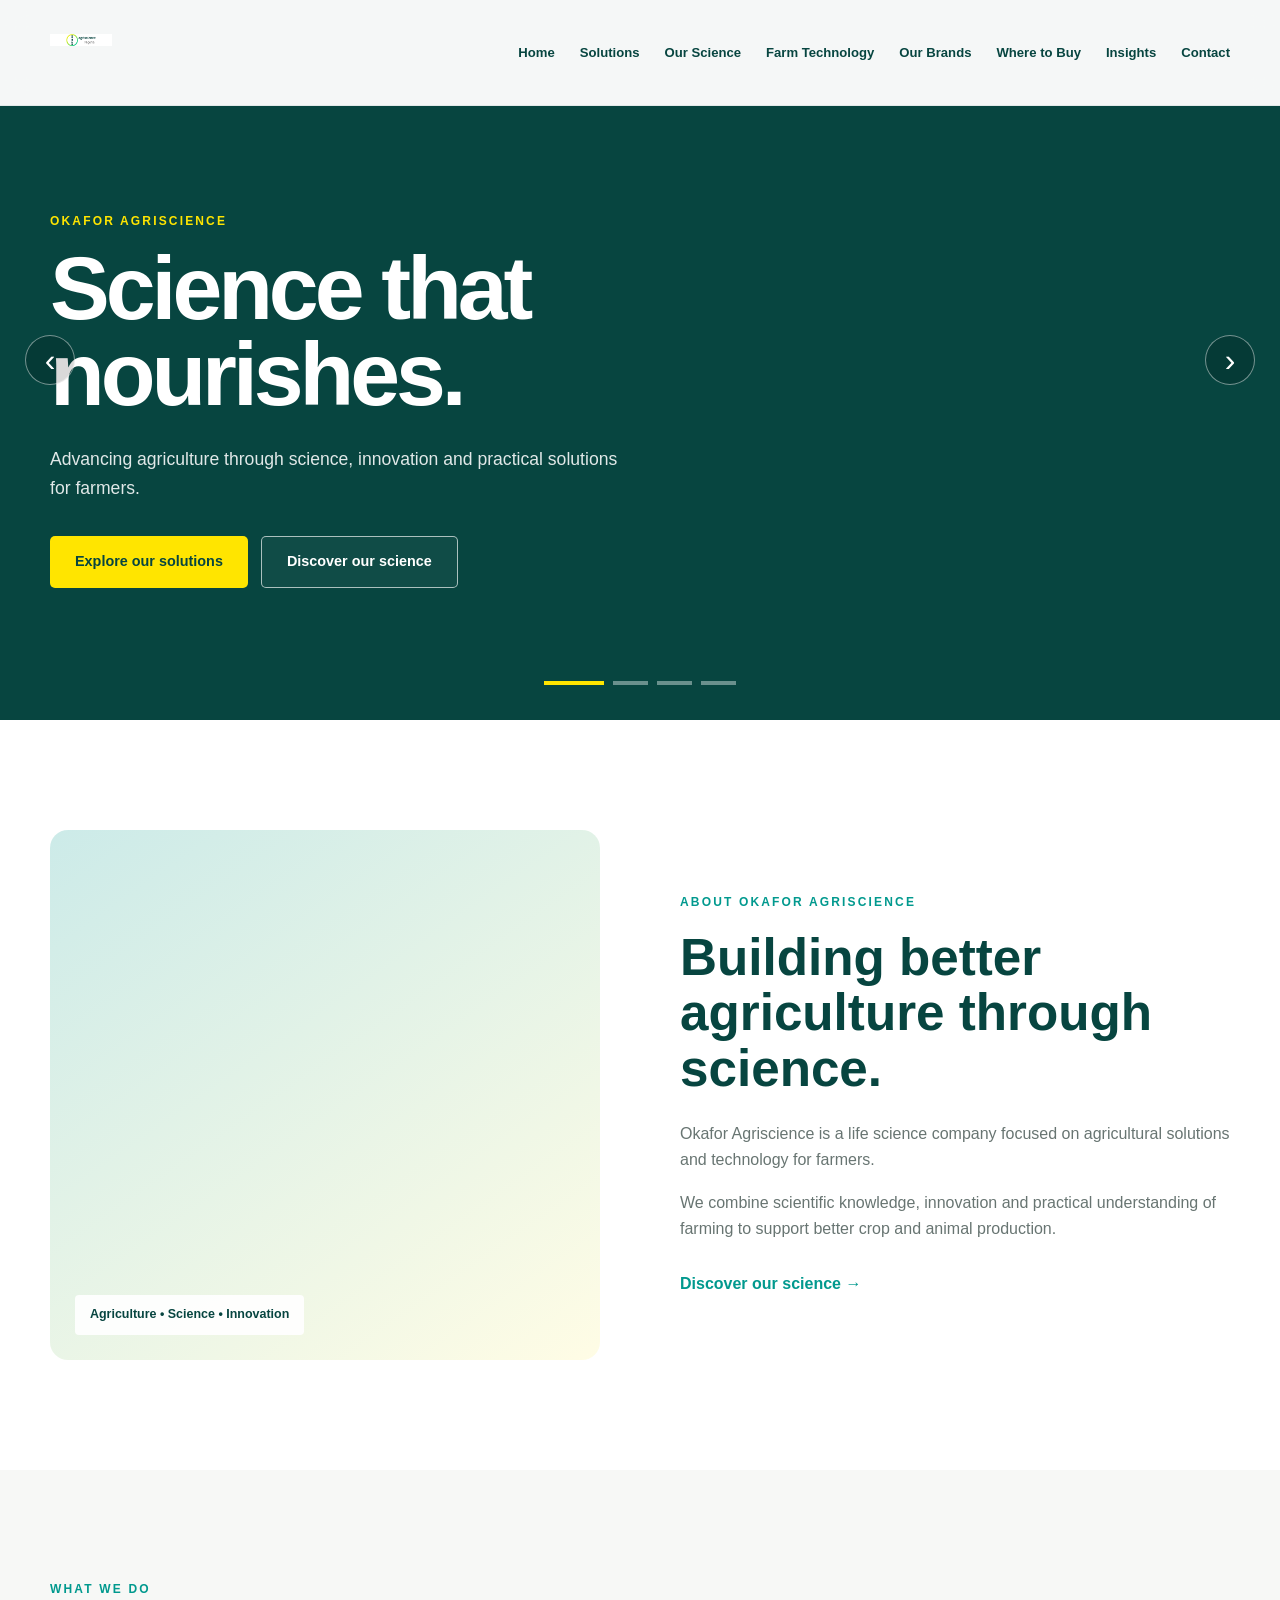
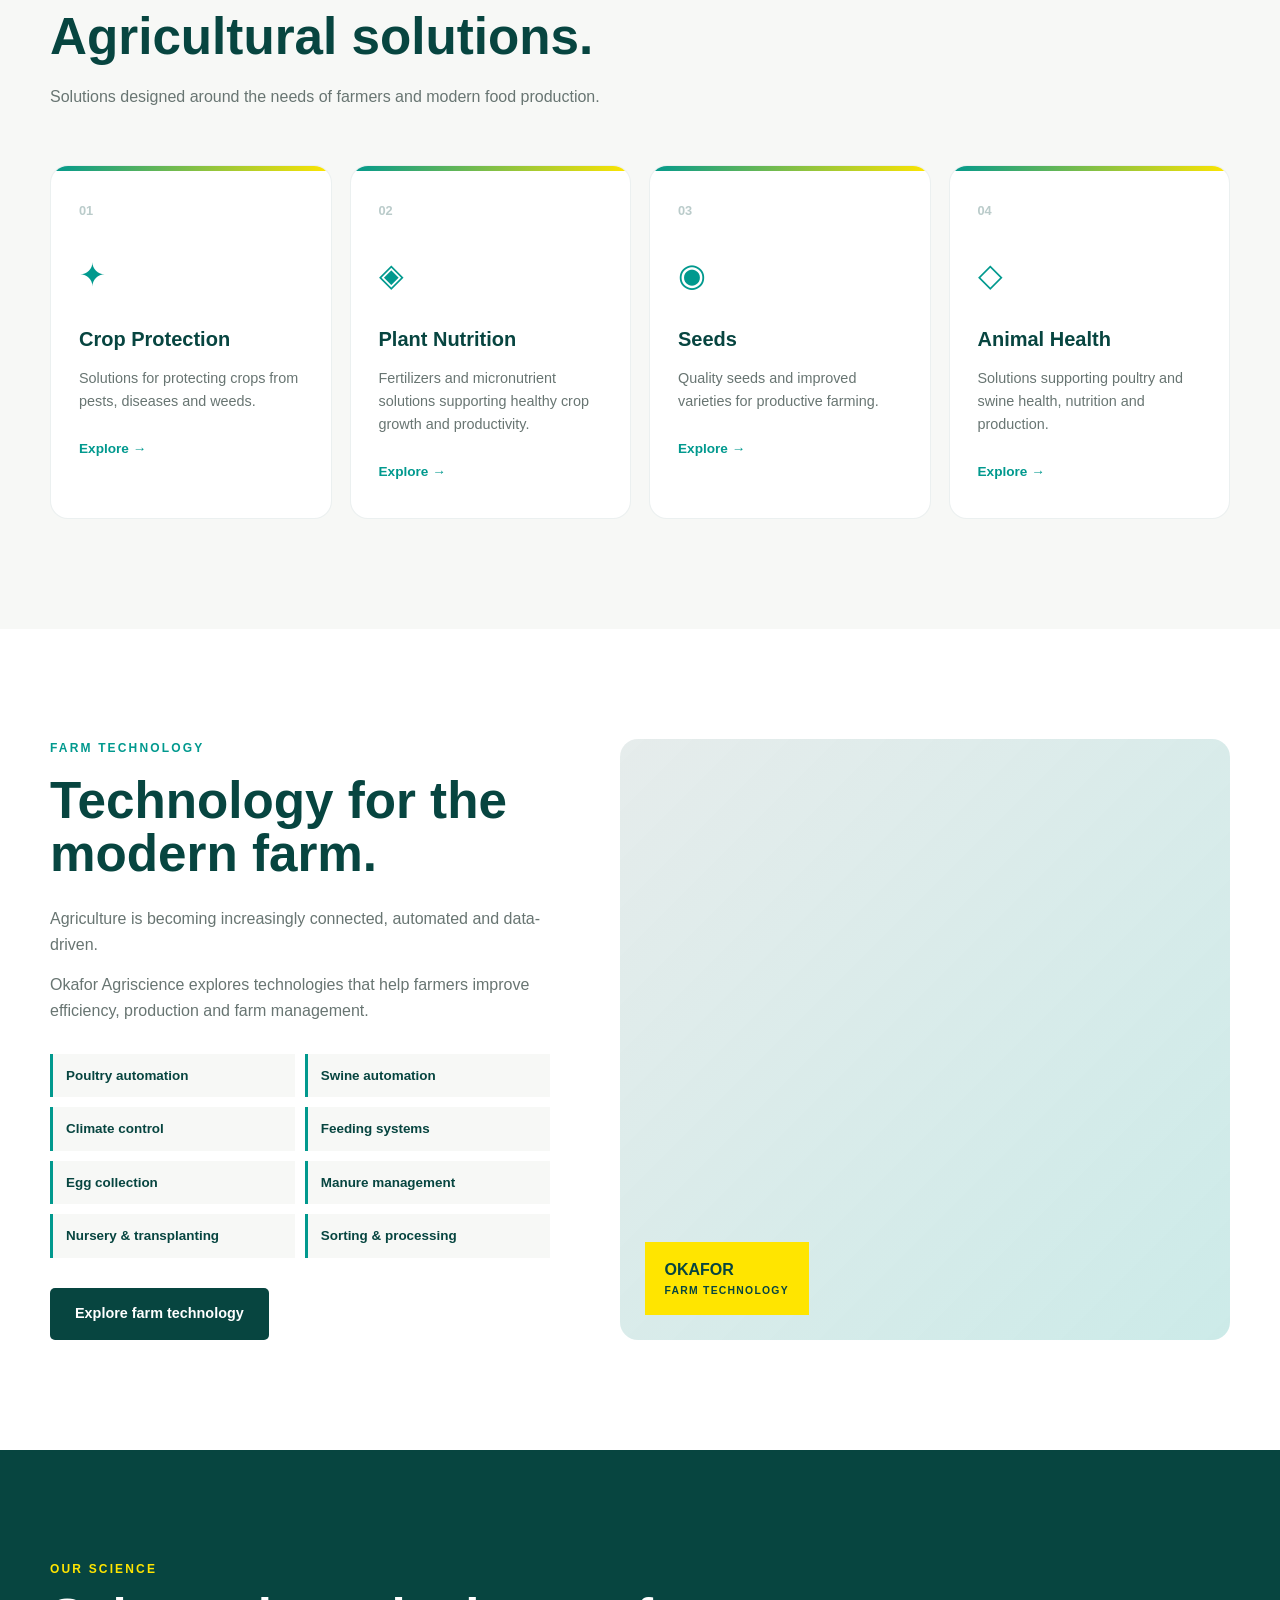
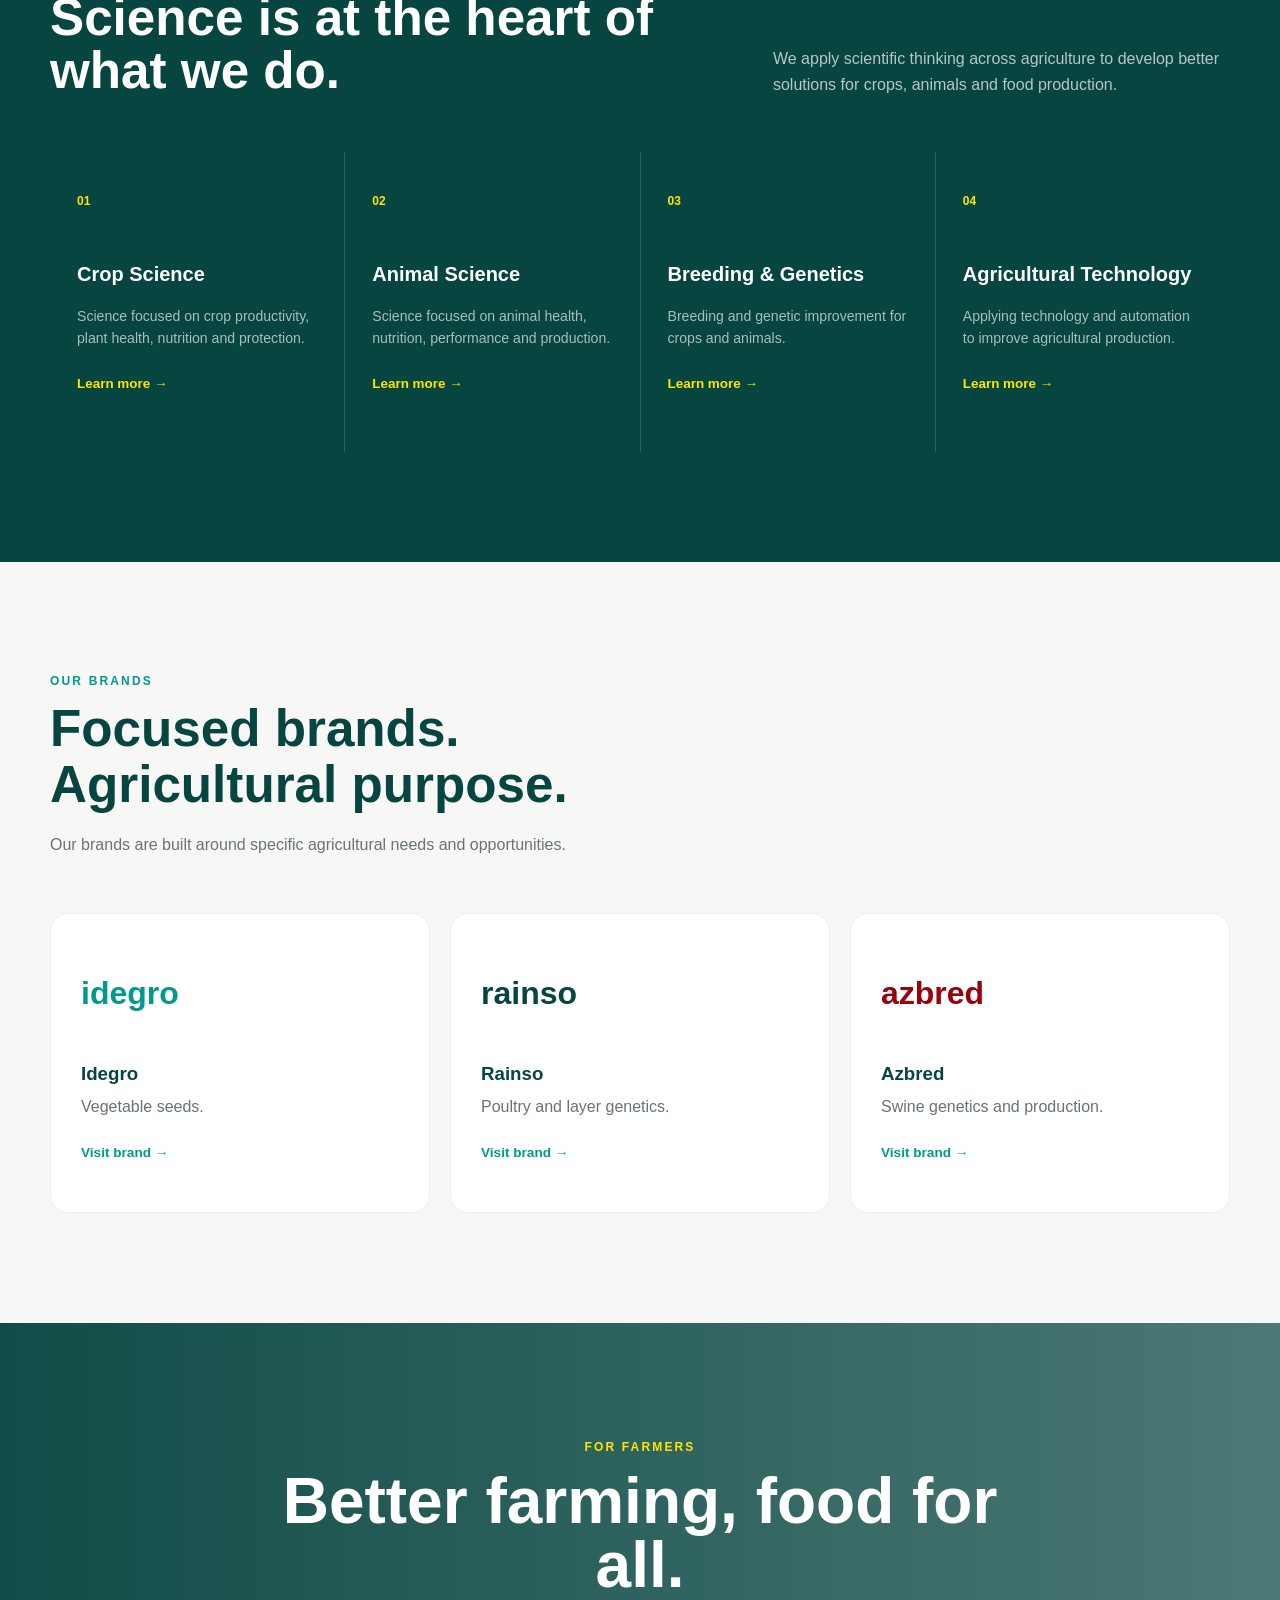
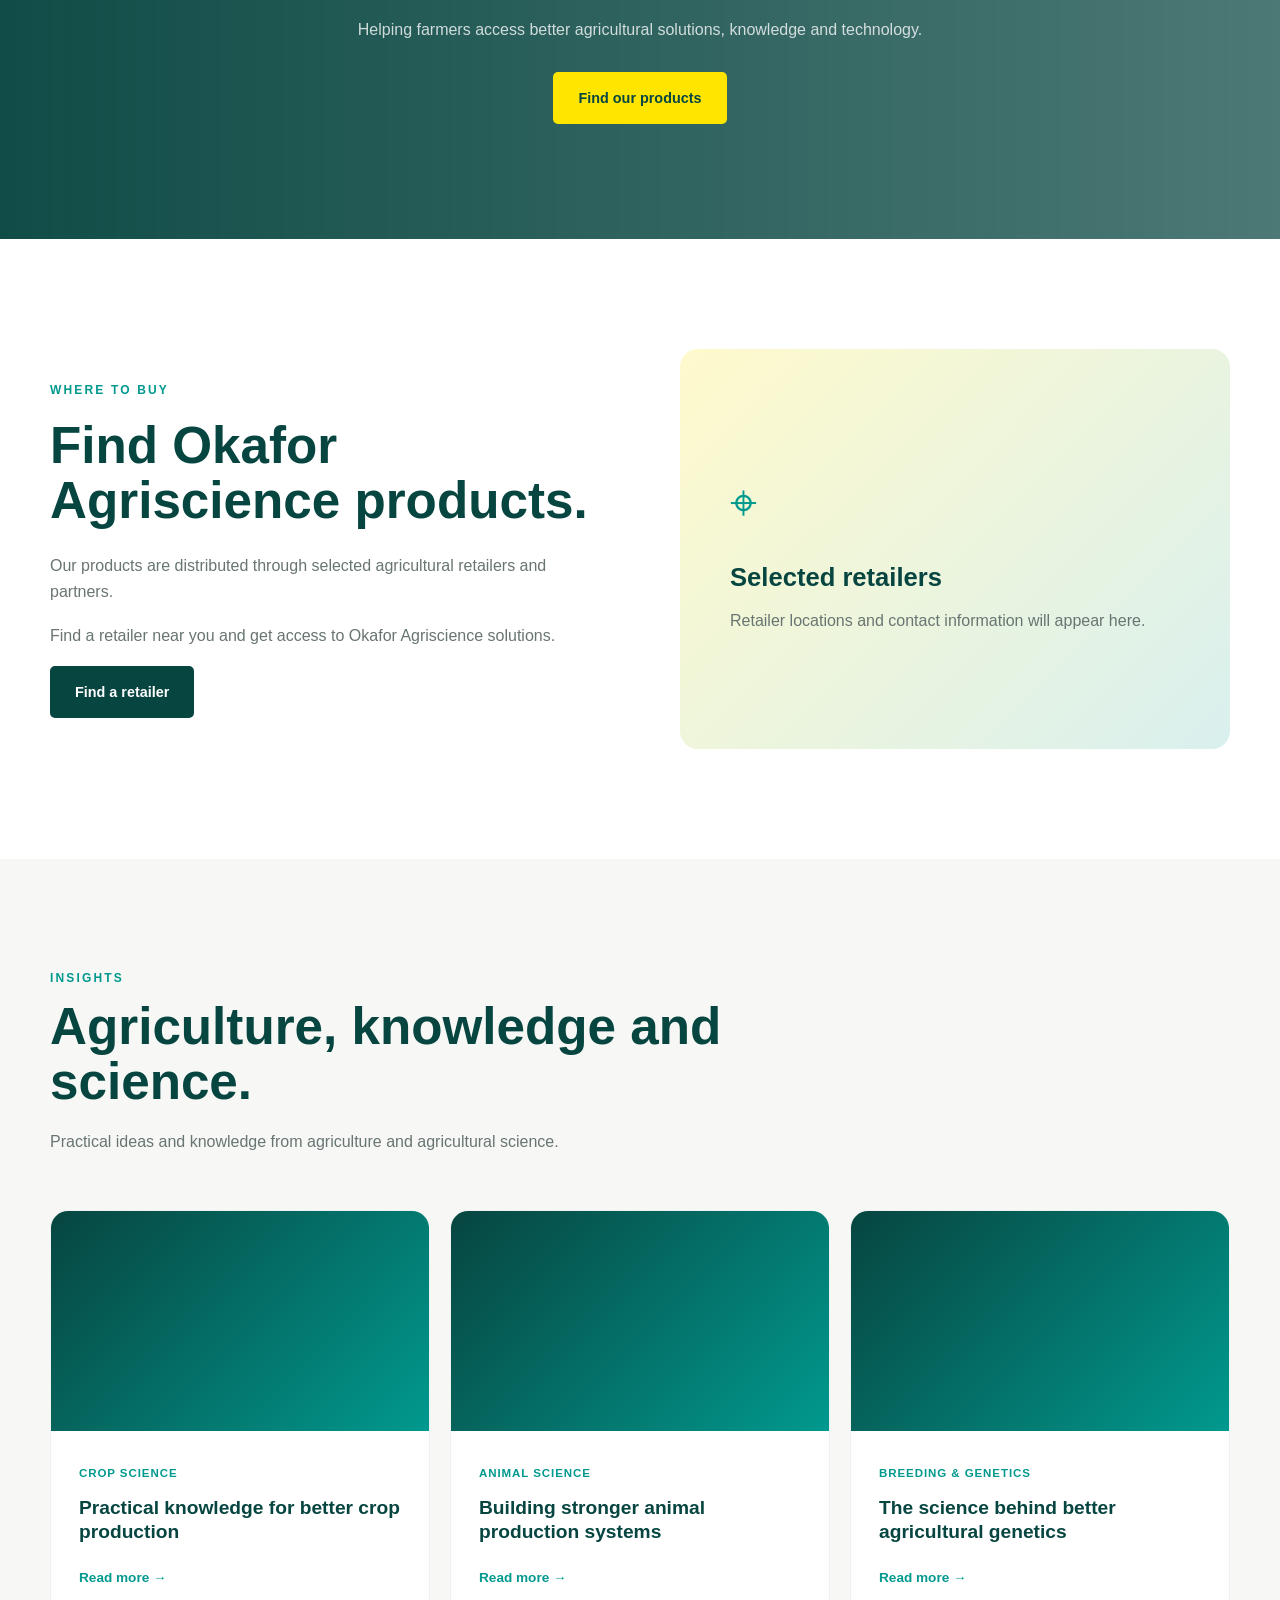
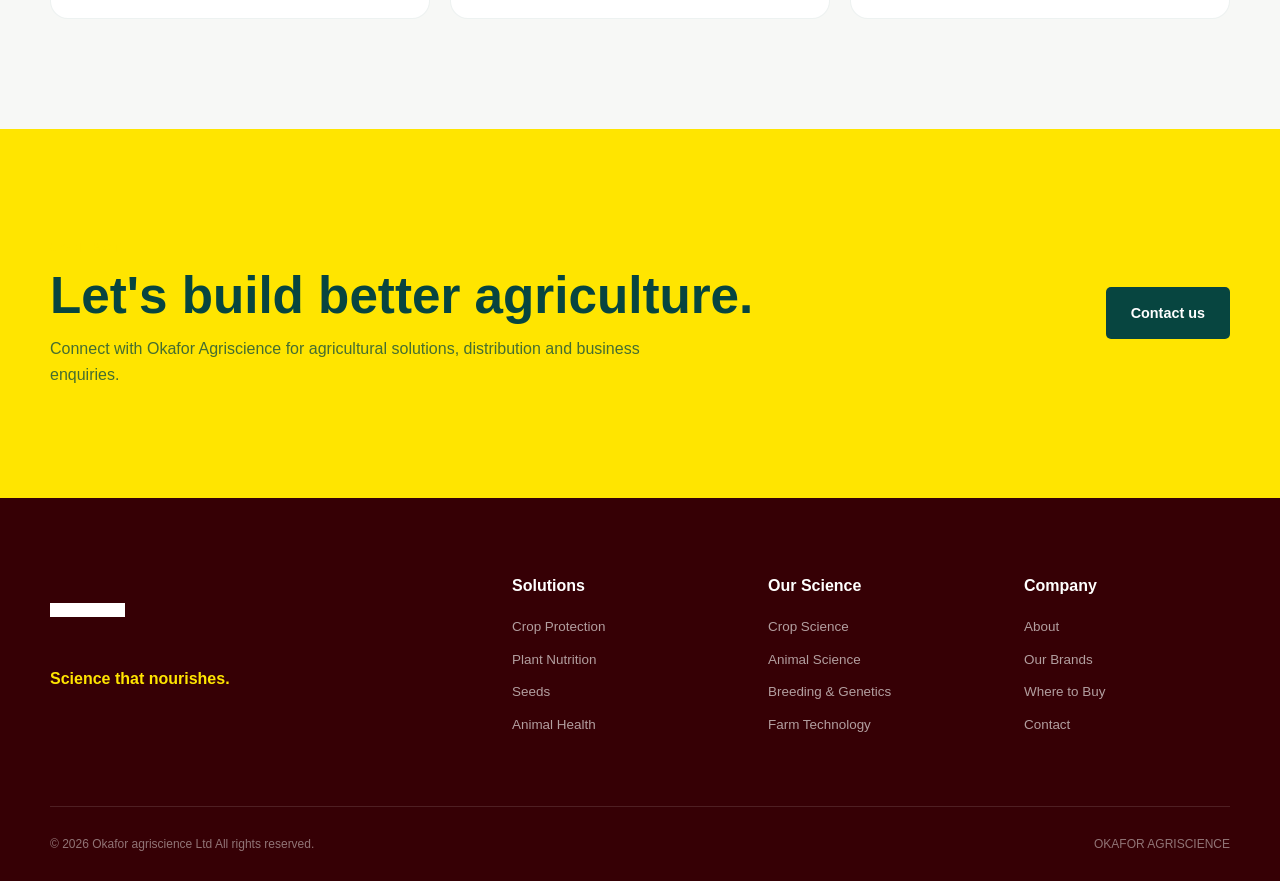
==== commit 568541db: "Update index.html" ====
--- a/index.html
+++ b/index.html
@@ -1108,8 +1108,7 @@
             </p>
 
             <p class="footer-company">
-                An agriculture and food operating
-                business under C.G. Okafor Co.
+    
             </p>
 
         </div>
@@ -1196,7 +1195,7 @@
     <div class="container footer-bottom">
 
         <p>
-            © 2026 C.G. Okafor Co.
+            © 2026  Okafor agriscience Ltd
             All rights reserved.
         </p>
 
--- a/style.css
+++ b/style.css
@@ -1,20 +1,30 @@
-/* =========================================
+/* =========================================================
    OKAFOR AGRISCIENCE
    Main Website Styles
-========================================= */
+========================================================= */
 
 :root {
-    --black: #101411;
-    --dark: #172019;
-    --green: #234d32;
-    --light-green: #e9f0e8;
-    --soft: #f5f6f2;
+    --yellow: #FFE500;
+    --teal: #01998E;
+    --dark-teal: #074540;
+    --red: #99010C;
+    --dark-red: #360005;
+
     --white: #ffffff;
-    --text: #333a35;
-    --muted: #6d756f;
-    --border: #dfe4df;
-    --max-width: 1200px;
-}
+    --off-white: #f7f8f6;
+    --light-grey: #eef1ef;
+    --text: #243331;
+    --muted: #687572;
+
+    --container: 1180px;
+    --radius: 18px;
+    --shadow: 0 18px 50px rgba(7, 69, 64, 0.10);
+}
+
+
+/* =========================================================
+   RESET
+========================================================= */
 
 * {
     margin: 0;
@@ -27,10 +37,19 @@
 }
 
 body {
-    font-family: Arial, Helvetica, sans-serif;
+    font-family:
+        Arial,
+        Helvetica,
+        sans-serif;
+
+    background: var(--white);
     color: var(--text);
-    background: var(--white);
     line-height: 1.6;
+}
+
+img {
+    max-width: 100%;
+    display: block;
 }
 
 a {
@@ -42,57 +61,158 @@
     font: inherit;
 }
 
+
+/* =========================================================
+   GENERAL
+========================================================= */
+
 .container {
-    width: min(90%, var(--max-width));
+    width: min(
+        calc(100% - 40px),
+        var(--container)
+    );
+
     margin: 0 auto;
 }
 
 .section {
-    padding: 100px 0;
-}
-
-
-/* =========================================
+    padding: 110px 0;
+}
+
+.section-heading {
+    max-width: 700px;
+    margin-bottom: 55px;
+}
+
+.section-heading h2 {
+    font-size: clamp(2rem, 4vw, 3.5rem);
+    line-height: 1.08;
+    color: var(--dark-teal);
+    margin: 10px 0 20px;
+}
+
+.section-heading p:last-child {
+    color: var(--muted);
+    max-width: 650px;
+}
+
+.eyebrow {
+    color: var(--yellow);
+    font-size: 0.75rem;
+    font-weight: 800;
+    letter-spacing: 0.18em;
+    text-transform: uppercase;
+}
+
+.eyebrow.dark {
+    color: var(--teal);
+}
+
+h1,
+h2,
+h3,
+h4 {
+    font-weight: 750;
+}
+
+
+/* =========================================================
+   BUTTONS
+========================================================= */
+
+.button {
+    display: inline-flex;
+    align-items: center;
+    justify-content: center;
+
+    min-height: 52px;
+    padding: 0 25px;
+
+    border-radius: 5px;
+
+    font-size: 0.9rem;
+    font-weight: 700;
+
+    transition:
+        transform 0.25s ease,
+        background 0.25s ease,
+        color 0.25s ease,
+        border-color 0.25s ease;
+}
+
+.button:hover {
+    transform: translateY(-3px);
+}
+
+.button-primary {
+    background: var(--yellow);
+    color: var(--dark-teal);
+}
+
+.button-primary:hover {
+    background: var(--white);
+}
+
+.button-outline {
+    color: var(--white);
+    border: 1px solid rgba(255,255,255,0.65);
+    background: rgba(255,255,255,0.04);
+}
+
+.button-outline:hover {
+    background: var(--white);
+    color: var(--dark-teal);
+}
+
+.button-dark {
+    background: var(--dark-teal);
+    color: var(--white);
+}
+
+.button-dark:hover {
+    background: var(--teal);
+}
+
+
+/* =========================================================
    HEADER
-========================================= */
+========================================================= */
 
 .header {
     position: fixed;
     top: 0;
     left: 0;
     width: 100%;
+
     z-index: 1000;
-    background: rgba(255, 255, 255, 0.96);
-    border-bottom: 1px solid rgba(0, 0, 0, 0.08);
-    backdrop-filter: blur(10px);
+
+    background: rgba(255,255,255,0.96);
+
+    border-bottom: 1px solid rgba(7,69,64,0.08);
+
+    backdrop-filter: blur(12px);
 }
 
 .nav-container {
     min-height: 82px;
+
     display: flex;
     align-items: center;
     justify-content: space-between;
-}
-
-.logo {
+
+    gap: 30px;
+}
+
+.brand-logo {
     display: flex;
-    flex-direction: column;
-    line-height: 1;
-    letter-spacing: 2px;
-}
-
-.logo span {
-    font-size: 22px;
-    font-weight: 800;
-    color: var(--black);
-}
-
-.logo small {
-    margin-top: 5px;
-    font-size: 9px;
-    letter-spacing: 3px;
-    font-weight: 600;
-    color: var(--green);
+    align-items: center;
+    flex-shrink: 0;
+}
+
+.logo-image {
+    width: 62px;
+    height: 62px;
+    object-fit: contain;
 }
 
 .nav {
@@ -102,654 +222,1063 @@
 }
 
 .nav a {
-    font-size: 13px;
-    font-weight: 600;
-    color: #313731;
-    transition: 0.3s ease;
-}
-
-.nav a:hover {
-    color: var(--green);
+    position: relative;
+
+    font-size: 0.82rem;
+    font-weight: 700;
+
+    color: var(--dark-teal);
+
+    padding: 8px 0;
+}
+
+.nav a::after {
+    content: "";
+
+    position: absolute;
+    left: 0;
+    bottom: 0;
+
+    width: 0;
+    height: 2px;
+
+    background: var(--teal);
+
+    transition: width 0.25s ease;
+}
+
+.nav a:hover::after {
+    width: 100%;
 }
 
 .menu-button {
     display: none;
+
     border: none;
     background: none;
-    font-size: 27px;
+
+    font-size: 1.7rem;
+    color: var(--dark-teal);
+
     cursor: pointer;
 }
 
 
-/* =========================================
-   HERO
-========================================= */
-
-.hero {
-    min-height: 760px;
-    margin-top: 82px;
+/* =========================================================
+   HERO CAROUSEL
+========================================================= */
+
+.hero-carousel {
     position: relative;
-    display: flex;
-    align-items: center;
+    height: 720px;
+    min-height: 650px;
+
     overflow: hidden;
-    background:
-        linear-gradient(90deg, rgba(10, 20, 13, 0.82), rgba(10, 20, 13, 0.35)),
-        url("https://images.unsplash.com/photo-1500937386664-56d1dfef3854?auto=format&fit=crop&w=2000&q=85")
-        center/cover no-repeat;
+
+    background: var(--dark-teal);
+}
+
+.hero-slides {
+    position: relative;
+    width: 100%;
+    height: 100%;
+}
+
+.hero-slide {
+    position: absolute;
+    inset: 0;
+
+    opacity: 0;
+    visibility: hidden;
+
+    transition:
+        opacity 0.9s ease,
+        visibility 0.9s ease;
+}
+
+.hero-slide.active {
+    opacity: 1;
+    visibility: visible;
+}
+
+.hero-slide-image {
+    position: absolute;
+    inset: 0;
+
+    background-position: center;
+    background-size: cover;
+    background-repeat: no-repeat;
+
+    transform: scale(1.03);
+
+    transition:
+        transform 6s ease;
+}
+
+.hero-slide.active .hero-slide-image {
+    transform: scale(1);
 }
 
 .hero-overlay {
     position: absolute;
     inset: 0;
-    background: linear-gradient(
-        90deg,
-        rgba(7, 18, 10, 0.65),
-        rgba(7, 18, 10, 0.05)
-    );
+
+    background:
+        linear-gradient(
+            90deg,
+            rgba(7,69,64,0.93) 0%,
+            rgba(7,69,64,0.76) 38%,
+            rgba(7,69,64,0.30) 72%,
+            rgba(7,69,64,0.08) 100%
+        );
 }
 
 .hero-content {
     position: relative;
-    z-index: 2;
-    color: white;
-    padding: 100px 0;
-}
-
-.eyebrow {
-    font-size: 11px;
-    font-weight: 700;
-    letter-spacing: 3px;
-    text-transform: uppercase;
-    margin-bottom: 20px;
-    color: #dcebdc;
-}
-
-.eyebrow.dark {
-    color: var(--green);
-}
-
-.hero h1 {
-    font-size: clamp(55px, 8vw, 100px);
-    line-height: 0.95;
-    letter-spacing: -4px;
+    z-index: 5;
+
+    height: 100%;
+
+    display: flex;
+    flex-direction: column;
+    justify-content: center;
+
+    padding-top: 80px;
+
+    max-width: 1180px;
+}
+
+.hero-content h1 {
+    color: var(--white);
+
+    font-size: clamp(
+        3.2rem,
+        7vw,
+        6.5rem
+    );
+
+    line-height: 0.96;
+
+    letter-spacing: -0.045em;
+
     max-width: 850px;
-    margin-bottom: 30px;
+
+    margin: 14px 0 28px;
 }
 
 .hero-text {
+    color: rgba(255,255,255,0.88);
+
     max-width: 570px;
-    font-size: 19px;
-    line-height: 1.7;
-    color: #f0f4ef;
-    margin-bottom: 38px;
+
+    font-size: 1.1rem;
+
+    margin-bottom: 34px;
 }
 
 .hero-buttons {
     display: flex;
-    gap: 15px;
     flex-wrap: wrap;
-}
-
-.button {
-    display: inline-flex;
-    align-items: center;
-    justify-content: center;
-    padding: 15px 25px;
-    min-height: 52px;
-    font-size: 13px;
-    font-weight: 700;
-    transition: 0.3s ease;
-}
-
-.button-primary {
-    background: white;
-    color: var(--black);
-}
-
-.button-primary:hover {
-    background: var(--light-green);
-    transform: translateY(-2px);
-}
-
-.button-outline {
-    color: white;
-    border: 1px solid rgba(255,255,255,0.7);
-}
-
-.button-outline:hover {
-    background: white;
-    color: var(--black);
-}
-
-.button-dark {
-    background: var(--black);
-    color: white;
-}
-
-.button-dark:hover {
-    background: var(--green);
+    gap: 13px;
+}
+
+.carousel-arrow {
+    position: absolute;
+
+    top: 50%;
+
+    z-index: 10;
+
+    transform: translateY(-50%);
+
+    width: 50px;
+    height: 50px;
+
+    border-radius: 50%;
+
+    border: 1px solid rgba(255,255,255,0.45);
+
+    background: rgba(0,0,0,0.15);
+
+    color: var(--white);
+
+    cursor: pointer;
+
+    font-size: 2rem;
+    line-height: 1;
+
+    transition:
+        background 0.25s ease,
+        transform 0.25s ease;
+}
+
+.carousel-arrow:hover {
+    background: var(--teal);
+
+    transform:
+        translateY(-50%)
+        scale(1.05);
+}
+
+.carousel-prev {
+    left: 25px;
+}
+
+.carousel-next {
+    right: 25px;
 }
 
 .hero-indicators {
     position: absolute;
+
+    z-index: 10;
+
+    left: 50%;
     bottom: 35px;
-    left: 50%;
+
     transform: translateX(-50%);
+
     display: flex;
     gap: 9px;
-    z-index: 3;
-}
-
-.hero-indicators span {
+}
+
+.indicator {
     width: 35px;
-    height: 3px;
+    height: 4px;
+
+    border: none;
+
     background: rgba(255,255,255,0.4);
-}
-
-.hero-indicators span.active {
-    background: white;
-}
-
-
-/* =========================================
-   INTRODUCTION
-========================================= */
+
+    cursor: pointer;
+
+    transition:
+        background 0.25s ease,
+        width 0.25s ease;
+}
+
+.indicator.active {
+    width: 60px;
+    background: var(--yellow);
+}
+
+
+/* =========================================================
+   INTRO
+========================================================= */
+
+.intro {
+    background: var(--white);
+}
 
 .two-column {
     display: grid;
-    grid-template-columns: 1fr 1fr;
+
+    grid-template-columns:
+        minmax(0, 1fr)
+        minmax(0, 1fr);
+
     gap: 80px;
+
     align-items: center;
 }
 
 .section-image {
     min-height: 530px;
+
+    border-radius: var(--radius);
+
     position: relative;
+
     overflow: hidden;
 }
 
 .agriculture-image {
     background:
-        linear-gradient(180deg, transparent 50%, rgba(0,0,0,0.5)),
-        url("https://images.unsplash.com/photo-1625246333195-78d9c38ad449?auto=format&fit=crop&w=1200&q=85")
-        center/cover no-repeat;
+        linear-gradient(
+            145deg,
+            rgba(1,153,142,0.2),
+            rgba(255,229,0,0.1)
+        ),
+        url("images/farmers.jpg")
+        center / cover no-repeat;
 }
 
 .image-label {
     position: absolute;
+
     bottom: 25px;
     left: 25px;
-    color: white;
-    font-size: 11px;
-    letter-spacing: 2px;
-    text-transform: uppercase;
+
+    padding: 10px 15px;
+
+    background: rgba(255,255,255,0.92);
+
+    color: var(--dark-teal);
+
+    font-size: 0.78rem;
     font-weight: 700;
-}
-
-.section-content h2,
-.section-heading h2,
-.science-intro h2,
-.contact-box h2 {
-    color: var(--black);
-    font-size: clamp(36px, 5vw, 60px);
-    line-height: 1.05;
-    letter-spacing: -2px;
-    margin-bottom: 25px;
+
+    border-radius: 4px;
+}
+
+.section-content h2 {
+    font-size: clamp(2rem, 4vw, 3.4rem);
+
+    line-height: 1.08;
+
+    color: var(--dark-teal);
+
+    margin: 12px 0 25px;
 }
 
 .section-content p {
     color: var(--muted);
+
     margin-bottom: 18px;
-    max-width: 570px;
+
+    max-width: 600px;
 }
 
 .text-link {
     display: inline-block;
-    margin-top: 15px;
-    color: var(--green);
-    font-weight: 700;
-    font-size: 14px;
-}
-
-
-/* =========================================
+
+    margin-top: 12px;
+
+    color: var(--teal);
+
+    font-weight: 800;
+}
+
+.text-link:hover {
+    color: var(--dark-teal);
+}
+
+
+/* =========================================================
    SOLUTIONS
-========================================= */
+========================================================= */
 
 .solutions {
-    background: var(--soft);
-}
-
-.section-heading {
-    max-width: 750px;
-    margin-bottom: 55px;
-}
-
-.section-heading > p:last-child {
-    color: var(--muted);
-    font-size: 17px;
+    background: var(--off-white);
 }
 
 .solution-grid {
     display: grid;
-    grid-template-columns: repeat(4, 1fr);
+
+    grid-template-columns:
+        repeat(4, 1fr);
+
     gap: 18px;
 }
 
 .solution-card {
-    min-height: 370px;
-    padding: 30px;
-    background: white;
     position: relative;
-    border-top: 3px solid var(--green);
-    transition: 0.35s ease;
+
+    background: var(--white);
+
+    padding: 35px 28px;
+
+    min-height: 330px;
+
+    border: 1px solid rgba(7,69,64,0.08);
+
+    border-radius: var(--radius);
+
+    overflow: hidden;
+
+    transition:
+        transform 0.3s ease,
+        box-shadow 0.3s ease;
+}
+
+.solution-card::before {
+    content: "";
+
+    position: absolute;
+
+    left: 0;
+    top: 0;
+
+    width: 100%;
+    height: 5px;
+
+    background:
+        linear-gradient(
+            90deg,
+            var(--teal),
+            var(--yellow)
+        );
 }
 
 .solution-card:hover {
     transform: translateY(-8px);
-    box-shadow: 0 18px 40px rgba(0,0,0,0.08);
+
+    box-shadow: var(--shadow);
 }
 
 .card-number {
-    font-size: 11px;
-    color: #929992;
+    color: rgba(7,69,64,0.28);
+
+    font-size: 0.8rem;
+    font-weight: 800;
+}
+
+.card-icon {
+    margin: 28px 0 22px;
+
+    color: var(--teal);
+
+    font-size: 2rem;
+}
+
+.solution-card h3 {
+    color: var(--dark-teal);
+
+    font-size: 1.25rem;
+
+    margin-bottom: 12px;
+}
+
+.solution-card p {
+    color: var(--muted);
+
+    font-size: 0.9rem;
+
+    margin-bottom: 22px;
+}
+
+.solution-card a {
+    color: var(--teal);
+
+    font-weight: 800;
+
+    font-size: 0.85rem;
+}
+
+
+/* =========================================================
+   FARM TECHNOLOGY
+========================================================= */
+
+.technology-section {
+    background: var(--white);
+}
+
+.technology-layout {
+    display: grid;
+
+    grid-template-columns:
+        minmax(0, 0.9fr)
+        minmax(0, 1.1fr);
+
+    gap: 70px;
+
+    align-items: stretch;
+}
+
+.technology-content h2 {
+    color: var(--dark-teal);
+
+    font-size: clamp(2.2rem, 4vw, 4rem);
+
+    line-height: 1.05;
+
+    margin: 12px 0 25px;
+}
+
+.technology-content > p {
+    color: var(--muted);
+
+    max-width: 600px;
+
+    margin-bottom: 15px;
+}
+
+.technology-list {
+    display: grid;
+
+    grid-template-columns:
+        repeat(2, 1fr);
+
+    gap: 10px;
+
+    margin: 30px 0;
+}
+
+.technology-list span {
+    padding: 11px 13px;
+
+    background: var(--off-white);
+
+    border-left: 3px solid var(--teal);
+
+    color: var(--dark-teal);
+
+    font-size: 0.84rem;
     font-weight: 700;
 }
 
-.card-icon {
-    margin: 50px 0 25px;
-    font-size: 32px;
-    color: var(--green);
-}
-
-.solution-card h3 {
-    font-size: 22px;
-    line-height: 1.2;
-    color: var(--black);
-    margin-bottom: 15px;
-}
-
-.solution-card p {
-    font-size: 14px;
-    color: var(--muted);
-    margin-bottom: 25px;
-}
-
-.solution-card a {
-    color: var(--green);
-    font-size: 13px;
-    font-weight: 700;
-}
-
-
-/* =========================================
+.technology-image {
+    min-height: 540px;
+
+    border-radius: var(--radius);
+
+    position: relative;
+
+    overflow: hidden;
+
+    background:
+        linear-gradient(
+            135deg,
+            rgba(7,69,64,0.1),
+            rgba(1,153,142,0.2)
+        ),
+        url("images/farm-automation.jpg")
+        center / cover no-repeat;
+}
+
+.technology-image-label {
+    position: absolute;
+
+    left: 25px;
+    bottom: 25px;
+
+    background: var(--yellow);
+
+    color: var(--dark-teal);
+
+    padding: 15px 20px;
+
+    display: flex;
+    flex-direction: column;
+
+    font-weight: 900;
+}
+
+.technology-image-label small {
+    font-size: 0.65rem;
+
+    letter-spacing: 0.12em;
+}
+
+
+/* =========================================================
    SCIENCE
-========================================= */
+========================================================= */
 
 .science {
-    background: var(--dark);
-    color: white;
+    background: var(--dark-teal);
+
+    color: var(--white);
 }
 
 .science-intro {
     display: grid;
-    grid-template-columns: 1.2fr 0.8fr;
-    gap: 80px;
+
+    grid-template-columns:
+        minmax(0, 1fr)
+        minmax(0, 0.7fr);
+
+    gap: 70px;
+
     align-items: end;
-    margin-bottom: 60px;
+
+    margin-bottom: 55px;
 }
 
 .science-intro h2 {
-    color: white;
+    color: var(--white);
+
+    font-size: clamp(2.2rem, 4vw, 4rem);
+
+    line-height: 1.04;
+
+    margin-top: 12px;
 }
 
 .science-intro > p {
-    color: #c4cdc5;
-    font-size: 16px;
+    color: rgba(255,255,255,0.7);
 }
 
 .science-grid {
     display: grid;
-    grid-template-columns: repeat(3, 1fr);
-    border-top: 1px solid rgba(255,255,255,0.2);
+
+    grid-template-columns:
+        repeat(4, 1fr);
+
+    gap: 1px;
+
+    background: rgba(255,255,255,0.16);
 }
 
 .science-card {
-    padding: 45px 35px;
-    border-right: 1px solid rgba(255,255,255,0.2);
-}
-
-.science-card:last-child {
-    border-right: none;
+    background: var(--dark-teal);
+
+    padding: 35px 27px;
+
+    min-height: 300px;
+
+    transition:
+        background 0.3s ease;
+}
+
+.science-card:hover {
+    background: #0b5c55;
 }
 
 .science-card > span {
-    color: #9bb29e;
-    font-size: 12px;
-    font-weight: 700;
+    color: var(--yellow);
+
+    font-size: 0.75rem;
+    font-weight: 800;
 }
 
 .science-card h3 {
-    font-size: 30px;
-    margin: 50px 0 15px;
+    font-size: 1.25rem;
+
+    margin: 45px 0 15px;
 }
 
 .science-card p {
-    color: #bac4bc;
-    font-size: 14px;
-    margin-bottom: 30px;
+    color: rgba(255,255,255,0.65);
+
+    font-size: 0.88rem;
+
+    margin-bottom: 20px;
 }
 
 .science-card a {
-    font-size: 13px;
-    color: white;
-    font-weight: 700;
-}
-
-
-/* =========================================
+    color: var(--yellow);
+
+    font-size: 0.84rem;
+
+    font-weight: 800;
+}
+
+
+/* =========================================================
    BRANDS
-========================================= */
+========================================================= */
 
 .brands {
-    background: white;
+    background: var(--off-white);
 }
 
 .brand-grid {
     display: grid;
-    grid-template-columns: repeat(3, 1fr);
+
+    grid-template-columns:
+        repeat(3, 1fr);
+
     gap: 20px;
 }
 
 .brand-card {
-    border: 1px solid var(--border);
-    padding: 45px 35px;
-    min-height: 320px;
-    transition: 0.3s ease;
+    background: var(--white);
+
+    padding: 40px 30px;
+
+    min-height: 300px;
+
+    border-radius: var(--radius);
+
+    border: 1px solid rgba(7,69,64,0.07);
+
+    transition:
+        transform 0.3s ease,
+        box-shadow 0.3s ease;
 }
 
 .brand-card:hover {
-    border-color: var(--green);
-    transform: translateY(-5px);
+    transform: translateY(-6px);
+
+    box-shadow: var(--shadow);
 }
 
 .brand-logo {
-    height: 100px;
+    min-height: 80px;
+
+    display: flex;
+
+    align-items: center;
+
+    font-size: 2rem;
+
+    font-weight: 900;
+
+    margin-bottom: 25px;
+}
+
+.idegro {
+    color: var(--teal);
+}
+
+.rainso {
+    color: var(--dark-teal);
+}
+
+.azbred {
+    color: var(--red);
+}
+
+.brand-card h3 {
+    color: var(--dark-teal);
+
+    margin-bottom: 5px;
+}
+
+.brand-card p {
+    color: var(--muted);
+
+    margin-bottom: 20px;
+}
+
+.brand-card a {
+    color: var(--teal);
+
+    font-size: 0.85rem;
+
+    font-weight: 800;
+}
+
+
+/* =========================================================
+   FARMERS BANNER
+========================================================= */
+
+.farmer-banner {
+    position: relative;
+
+    padding: 115px 0;
+
+    background:
+        linear-gradient(
+            90deg,
+            rgba(7,69,64,0.96),
+            rgba(7,69,64,0.72)
+        ),
+        url("images/farmers.jpg")
+        center / cover no-repeat;
+}
+
+.farmer-content {
+    max-width: 800px;
+
+    text-align: center;
+}
+
+.farmer-content h2 {
+    color: var(--white);
+
+    font-size: clamp(2.5rem, 5vw, 4.5rem);
+
+    line-height: 1;
+
+    margin: 12px 0 20px;
+}
+
+.farmer-content > p:not(.eyebrow) {
+    color: rgba(255,255,255,0.78);
+
+    max-width: 600px;
+
+    margin: 0 auto 30px;
+}
+
+
+/* =========================================================
+   WHERE TO BUY
+========================================================= */
+
+.where-to-buy {
+    background: var(--white);
+}
+
+.retailer-box {
+    min-height: 400px;
+
     display: flex;
     align-items: center;
-    font-size: 36px;
-    font-weight: 800;
-    margin-bottom: 30px;
-}
-
-.idegro {
-    color: #2864a3;
-}
-
-.rainso {
-    color: #46703f;
-}
-
-.azbred {
-    color: #69442e;
-}
-
-.brand-card h3 {
-    font-size: 22px;
-    margin-bottom: 8px;
-    color: var(--black);
-}
-
-.brand-card p {
+
+    padding: 50px;
+
+    border-radius: var(--radius);
+
+    background:
+        linear-gradient(
+            135deg,
+            rgba(255,229,0,0.2),
+            rgba(1,153,142,0.15)
+        );
+}
+
+.retailer-icon {
+    display: block;
+
+    color: var(--teal);
+
+    font-size: 3rem;
+
+    margin-bottom: 15px;
+}
+
+.retailer-box h3 {
+    color: var(--dark-teal);
+
+    font-size: 1.6rem;
+
+    margin-bottom: 10px;
+}
+
+.retailer-box p {
     color: var(--muted);
-    margin-bottom: 25px;
-}
-
-.brand-card a {
-    color: var(--green);
-    font-size: 13px;
-    font-weight: 700;
-}
-
-
-/* =========================================
-   FARMER BANNER
-========================================= */
-
-.farmer-banner {
-    min-height: 520px;
-    display: flex;
-    align-items: center;
-    position: relative;
-    background:
-        linear-gradient(rgba(18, 43, 24, 0.72), rgba(18, 43, 24, 0.72)),
-        url("https://images.unsplash.com/photo-1523742813080-8c2c3d0f6e96?auto=format&fit=crop&w=2000&q=85")
-        center/cover no-repeat;
-}
-
-.farmer-content {
-    color: white;
-}
-
-.farmer-content h2 {
-    font-size: clamp(45px, 7vw, 80px);
-    line-height: 1;
-    letter-spacing: -3px;
-    max-width: 850px;
-    margin-bottom: 25px;
-}
-
-.farmer-content > p:not(.eyebrow) {
-    max-width: 500px;
-    color: #e2ebe3;
-    margin-bottom: 30px;
-}
-
-
-/* =========================================
-   WHERE TO BUY
-========================================= */
-
-.where-to-buy {
-    background: var(--soft);
-}
-
-.retailer-box {
-    min-height: 430px;
-    background:
-        linear-gradient(rgba(20,45,25,0.25), rgba(20,45,25,0.55)),
-        url("https://images.unsplash.com/photo-1499529112087-3cb3b73cec95?auto=format&fit=crop&w=1200&q=85")
-        center/cover no-repeat;
-    padding: 40px;
-    display: flex;
-    align-items: flex-end;
-    color: white;
-}
-
-.retailer-box h3 {
-    font-size: 28px;
-    margin: 10px 0;
-}
-
-.retailer-box p {
-    max-width: 400px;
-    color: #edf3ee;
-}
-
-.retailer-icon {
-    font-size: 35px;
-}
-
-
-/* =========================================
+}
+
+
+/* =========================================================
    INSIGHTS
-========================================= */
+========================================================= */
+
+.insights {
+    background: var(--off-white);
+}
 
 .insight-grid {
     display: grid;
-    grid-template-columns: repeat(3, 1fr);
+
+    grid-template-columns:
+        repeat(3, 1fr);
+
     gap: 20px;
 }
 
 .insight-card {
-    border: 1px solid var(--border);
-    background: white;
+    background: var(--white);
+
+    border-radius: var(--radius);
+
+    overflow: hidden;
+
+    border: 1px solid rgba(7,69,64,0.07);
 }
 
 .insight-image {
     height: 220px;
+
     background:
-        url("https://images.unsplash.com/photo-1530836369250-ef72a3f5cda8?auto=format&fit=crop&w=900&q=85")
-        center/cover no-repeat;
-}
-
-.insight-card:nth-child(2) .insight-image {
-    background-image:
-        url("https://images.unsplash.com/photo-1498936178812-4b2e558d2937?auto=format&fit=crop&w=900&q=85");
-}
-
-.insight-card:nth-child(3) .insight-image {
-    background-image:
-        url("https://images.unsplash.com/photo-1511739001486-6bfe10ce785f?auto=format&fit=crop&w=900&q=85");
+        linear-gradient(
+            135deg,
+            var(--dark-teal),
+            var(--teal)
+        );
 }
 
 .insight-content {
     padding: 28px;
 }
 
-.insight-content span {
-    color: var(--green);
-    font-size: 10px;
+.insight-content > span {
+    color: var(--teal);
+
+    font-size: 0.72rem;
+
     font-weight: 800;
-    letter-spacing: 2px;
+
     text-transform: uppercase;
+
+    letter-spacing: 0.08em;
 }
 
 .insight-content h3 {
-    font-size: 21px;
-    line-height: 1.3;
-    margin: 12px 0 25px;
-    color: var(--black);
+    color: var(--dark-teal);
+
+    font-size: 1.2rem;
+
+    line-height: 1.25;
+
+    margin: 12px 0 20px;
 }
 
 .insight-content a {
-    color: var(--green);
-    font-size: 13px;
-    font-weight: 700;
-}
-
-
-/* =========================================
+    color: var(--teal);
+
+    font-size: 0.85rem;
+
+    font-weight: 800;
+}
+
+
+/* =========================================================
    CONTACT
-========================================= */
+========================================================= */
 
 .contact {
-    padding: 70px 0;
+    background: var(--yellow);
 }
 
 .contact-box {
-    background: var(--light-green);
-    padding: 70px;
     display: flex;
+
     align-items: center;
+
     justify-content: space-between;
-    gap: 50px;
+
+    gap: 40px;
 }
 
 .contact-box h2 {
-    margin-bottom: 15px;
-}
-
-.contact-box p {
-    color: var(--muted);
+    color: var(--dark-teal);
+
+    font-size: clamp(2.2rem, 4vw, 4rem);
+
+    line-height: 1;
+
+    margin: 12px 0 15px;
+}
+
+.contact-box p:last-child {
+    color: rgba(7,69,64,0.75);
+
     max-width: 650px;
 }
 
-
-/* =========================================
+.contact-box .button-primary {
+    background: var(--dark-teal);
+    color: var(--white);
+
+    flex-shrink: 0;
+}
+
+.contact-box .button-primary:hover {
+    background: var(--teal);
+}
+
+
+/* =========================================================
    FOOTER
-========================================= */
+========================================================= */
 
 .footer {
-    background: var(--black);
-    color: white;
-    padding: 75px 0 25px;
+    background: var(--dark-red);
+
+    color: var(--white);
+
+    padding-top: 75px;
 }
 
 .footer-grid {
     display: grid;
-    grid-template-columns: 2fr repeat(3, 1fr);
+
+    grid-template-columns:
+        2fr 1fr 1fr 1fr;
+
     gap: 50px;
+
     padding-bottom: 60px;
 }
 
-.footer .logo span {
-    color: white;
-}
-
-.footer .logo small {
-    color: #a9c0ac;
-}
-
-.footer-brand > p {
-    color: #bfc7c0;
-    margin-top: 20px;
+.footer-brand {
+    max-width: 350px;
+}
+
+.footer-logo-image {
+    width: 75px;
+    height: 75px;
+
+    object-fit: contain;
+
+    margin-bottom: 18px;
+
+    filter:
+        grayscale(1)
+        brightness(0)
+        invert(1);
+}
+
+.footer-motto {
+    color: var(--yellow);
+
+    font-weight: 800;
+
+    margin-bottom: 12px;
 }
 
 .footer-company {
-    max-width: 300px;
-    font-size: 13px;
+    color: rgba(255,255,255,0.62);
+
+    font-size: 0.85rem;
 }
 
 .footer h4 {
-    font-size: 13px;
-    margin-bottom: 22px;
-    letter-spacing: 1px;
+    color: var(--white);
+
+    margin-bottom: 18px;
 }
 
 .footer-grid > div:not(.footer-brand) a {
     display: block;
-    color: #aeb7b0;
-    font-size: 13px;
-    margin-bottom: 12px;
-    transition: 0.3s;
+
+    color: rgba(255,255,255,0.62);
+
+    font-size: 0.84rem;
+
+    margin-bottom: 11px;
+
+    transition:
+        color 0.2s ease;
 }
 
 .footer-grid > div:not(.footer-brand) a:hover {
-    color: white;
+    color: var(--yellow);
 }
 
 .footer-bottom {
-    border-top: 1px solid rgba(255,255,255,0.15);
-    padding-top: 25px;
+    min-height: 75px;
+
+    border-top: 1px solid rgba(255,255,255,0.12);
+
     display: flex;
+
+    align-items: center;
+
     justify-content: space-between;
+
     gap: 20px;
-    color: #879089;
-    font-size: 11px;
-}
-
-
-/* =========================================
+
+    color: rgba(255,255,255,0.45);
+
+    font-size: 0.75rem;
+}
+
+
+/* =========================================================
    MOBILE
-========================================= */
-
-@media (max-width: 900px) {
+========================================================= */
+
+@media (max-width: 1000px) {
 
     .nav {
-        display: none;
         position: absolute;
+
         top: 82px;
         left: 0;
-        width: 100%;
-        padding: 25px;
-        background: white;
+        right: 0;
+
+        background: var(--white);
+
+        padding: 20px;
+
+        display: none;
+
         flex-direction: column;
+
         align-items: flex-start;
-        border-top: 1px solid var(--border);
-    }
-
-    .nav.active {
+
+        box-shadow: 0 15px 30px rgba(0,0,0,0.08);
+    }
+
+    .nav.open {
         display: flex;
     }
 
@@ -758,84 +1287,139 @@
     }
 
     .solution-grid {
-        grid-template-columns: repeat(2, 1fr);
-    }
-
-    .two-column,
-    .science-intro {
+        grid-template-columns:
+            repeat(2, 1fr);
+    }
+
+    .science-grid {
+        grid-template-columns:
+            repeat(2, 1fr);
+    }
+
+    .technology-layout {
         grid-template-columns: 1fr;
+    }
+
+    .footer-grid {
+        grid-template-columns:
+            repeat(2, 1fr);
+    }
+
+}
+
+
+@media (max-width: 700px) {
+
+    .container {
+        width: min(
+            calc(100% - 30px),
+            var(--container)
+        );
+    }
+
+    .section {
+        padding: 75px 0;
+    }
+
+    .hero-carousel {
+        height: 680px;
+        min-height: 620px;
+    }
+
+    .hero-content {
+        padding-top: 75px;
+    }
+
+    .hero-content h1 {
+        font-size: 3.3rem;
+    }
+
+    .hero-text {
+        font-size: 0.98rem;
+    }
+
+    .carousel-arrow {
+        display: none;
+    }
+
+    .two-column {
+        grid-template-columns: 1fr;
+
         gap: 45px;
     }
 
-    .science-grid {
-        grid-template-columns: 1fr;
-    }
-
-    .science-card {
-        border-right: none;
-        border-bottom: 1px solid rgba(255,255,255,0.2);
-    }
-
-    .science-card:last-child {
-        border-bottom: none;
-    }
-
+    .section-image {
+        min-height: 400px;
+    }
+
+    .solution-grid,
+    .science-grid,
     .brand-grid,
     .insight-grid {
         grid-template-columns: 1fr;
     }
 
+    .science-intro {
+        grid-template-columns: 1fr;
+
+        gap: 25px;
+    }
+
+    .technology-list {
+        grid-template-columns: 1fr;
+    }
+
+    .technology-image {
+        min-height: 400px;
+    }
+
+    .contact-box {
+        flex-direction: column;
+
+        align-items: flex-start;
+    }
+
     .footer-grid {
         grid-template-columns: 1fr 1fr;
-    }
-
-    .contact-box {
-        padding: 50px 35px;
+
+        gap: 35px 20px;
+    }
+
+    .footer-brand {
+        grid-column: 1 / -1;
+    }
+
+    .footer-bottom {
         flex-direction: column;
+
         align-items: flex-start;
-    }
-}
-
-
-@media (max-width: 600px) {
-
-    .section {
-        padding: 70px 0;
-    }
-
-    .hero {
-        min-height: 680px;
-    }
-
-    .hero h1 {
-        letter-spacing: -2px;
-    }
-
-    .hero-text {
-        font-size: 16px;
-    }
-
-    .solution-grid {
-        grid-template-columns: 1fr;
-    }
-
-    .section-image {
-        min-height: 400px;
-    }
+
+        justify-content: center;
+
+        padding: 20px 0;
+    }
+
+}
+
+
+@media (max-width: 450px) {
 
     .footer-grid {
         grid-template-columns: 1fr;
     }
 
-    .footer-bottom {
+    .footer-brand {
+        grid-column: auto;
+    }
+
+    .hero-buttons {
         flex-direction: column;
-    }
-
-    .contact-box {
-        padding: 40px 25px;
-    }
-
-    .farmer-banner {
-        min-height: 500px;
-    }
-}
+
+        align-items: stretch;
+    }
+
+    .button {
+        width: 100%;
+    }
+
+}
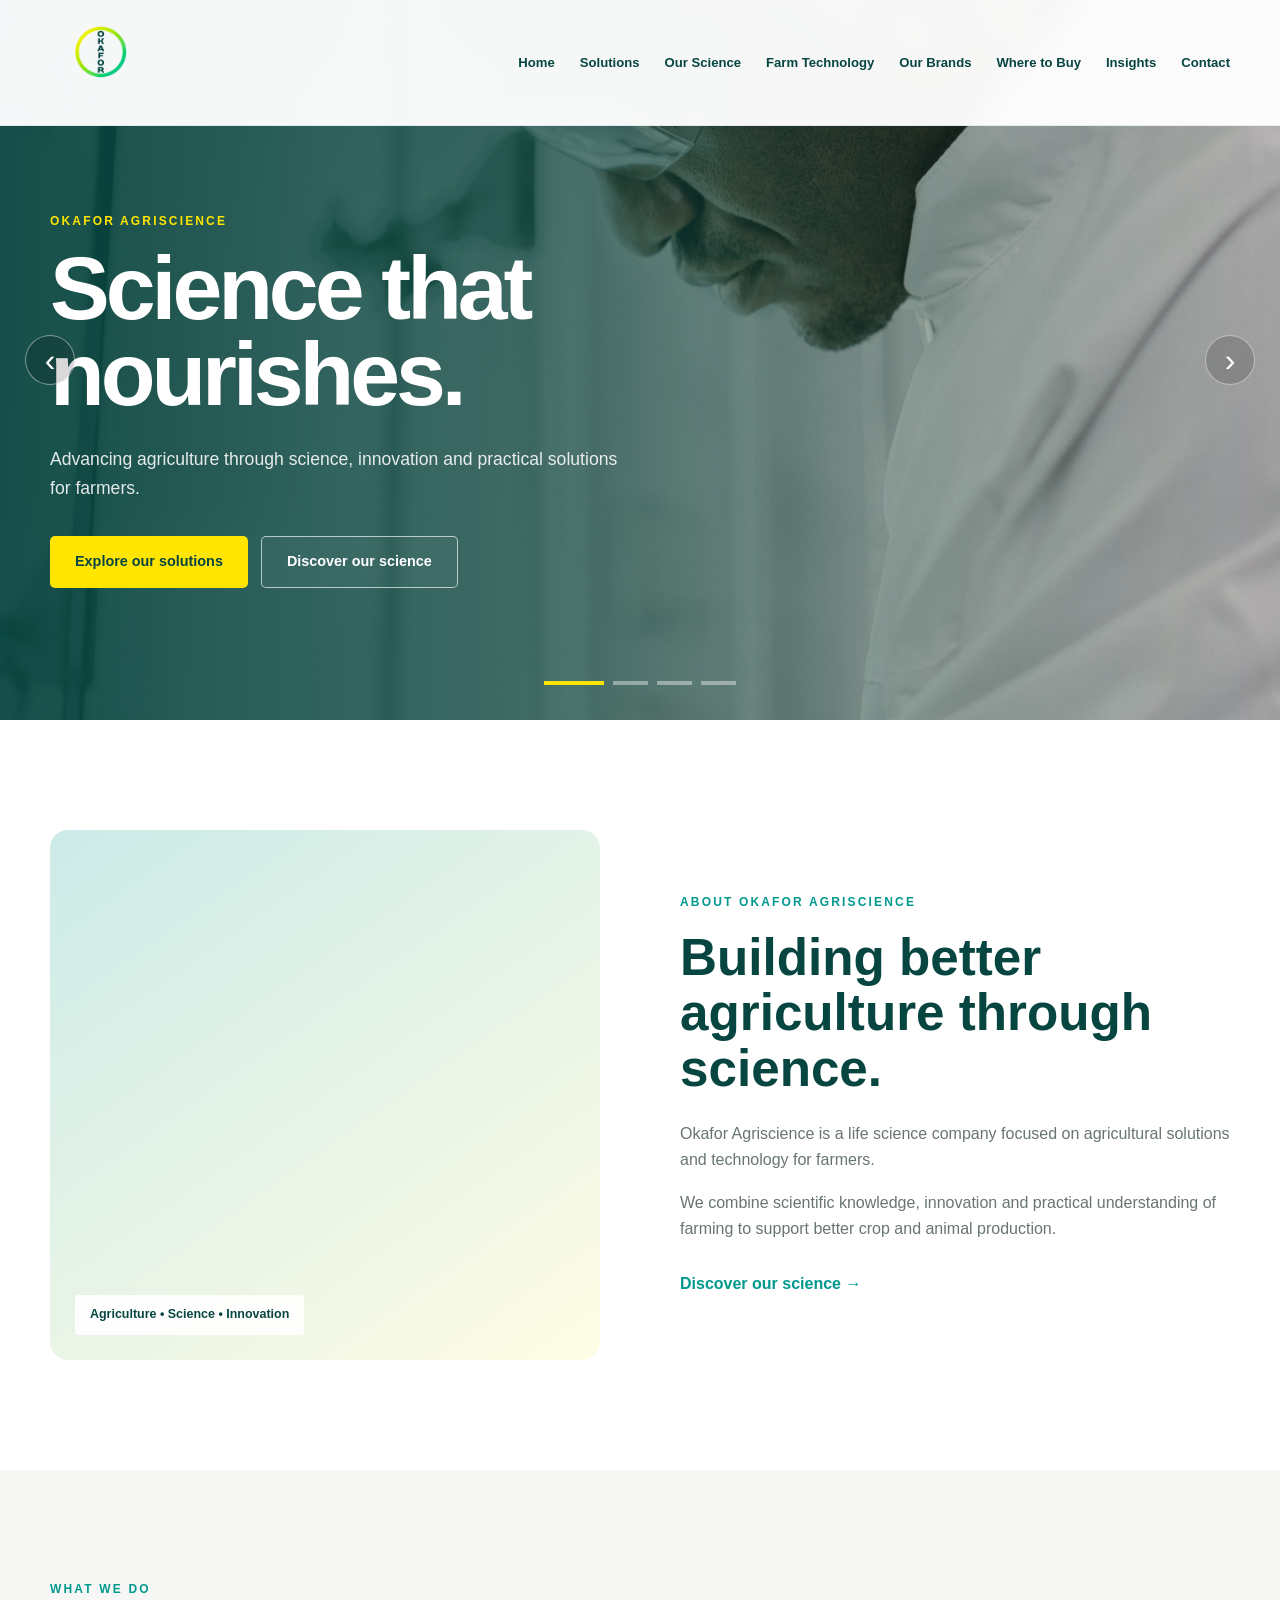
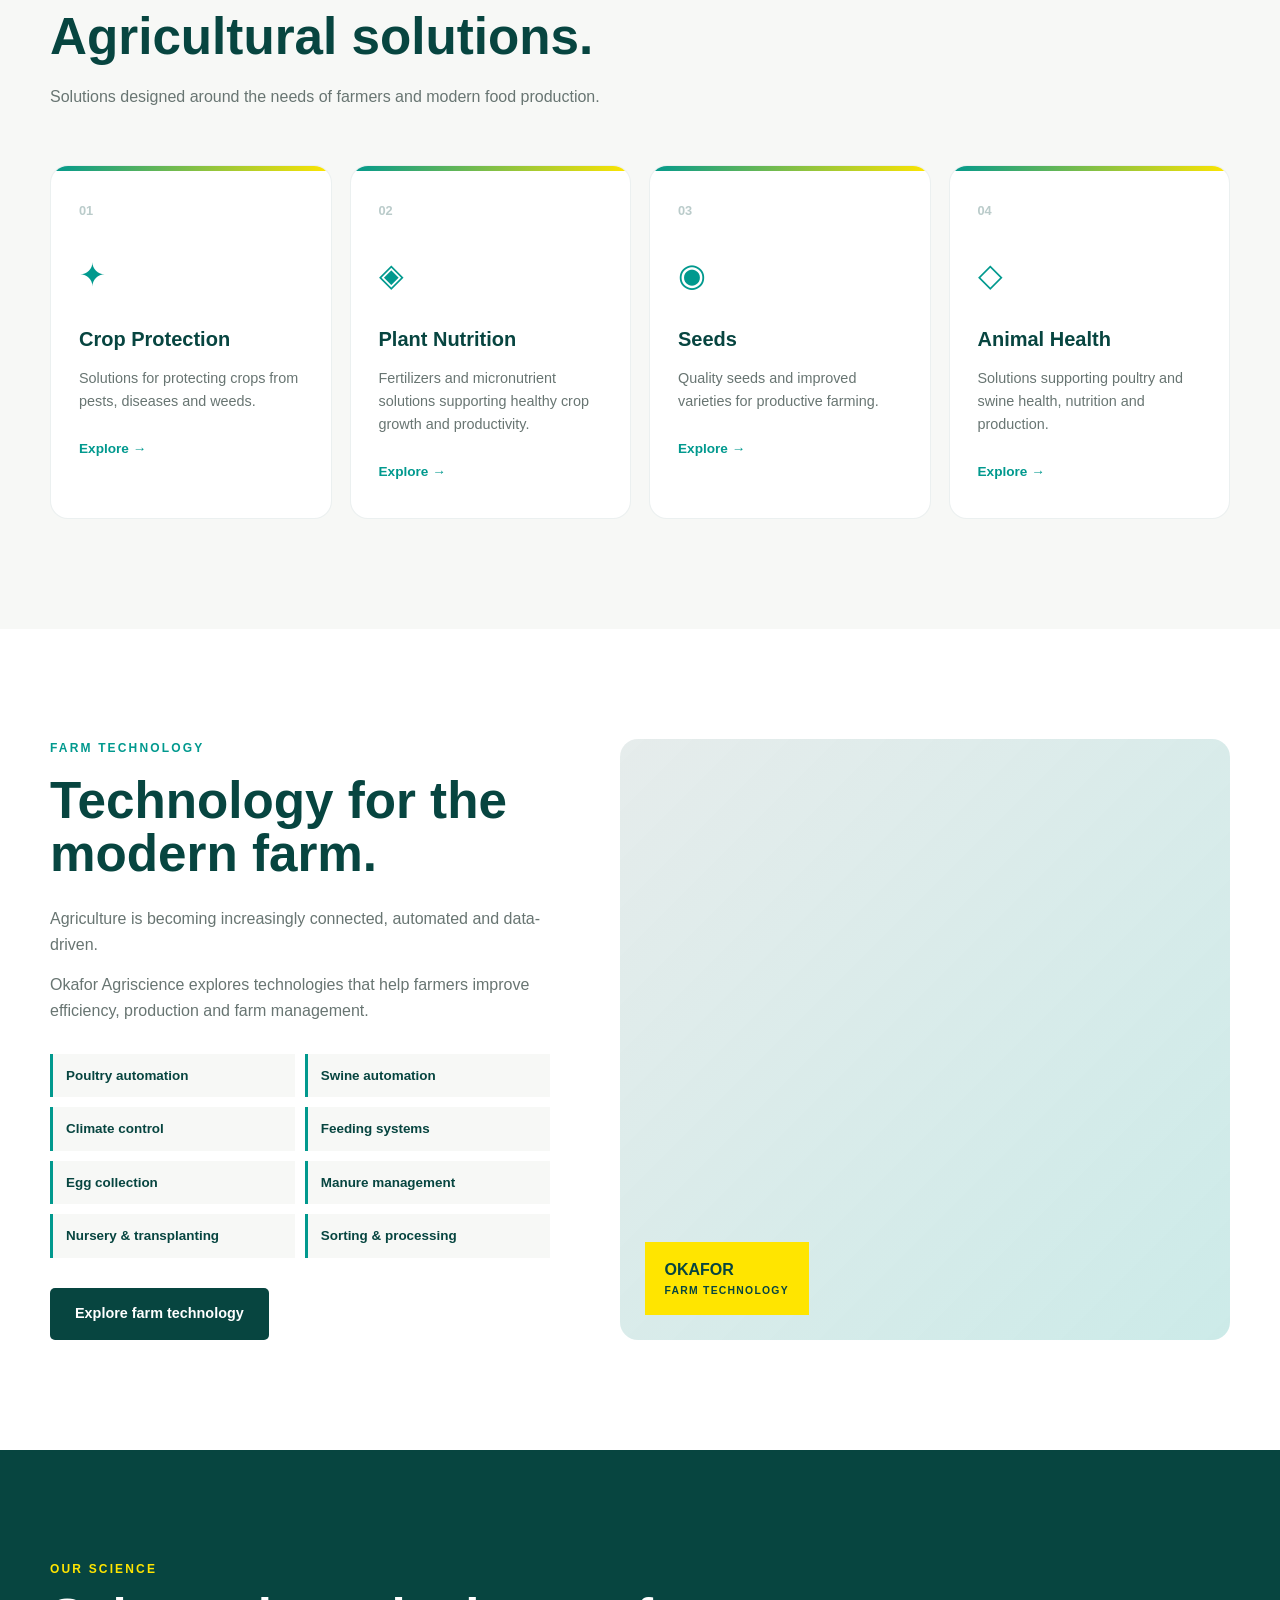
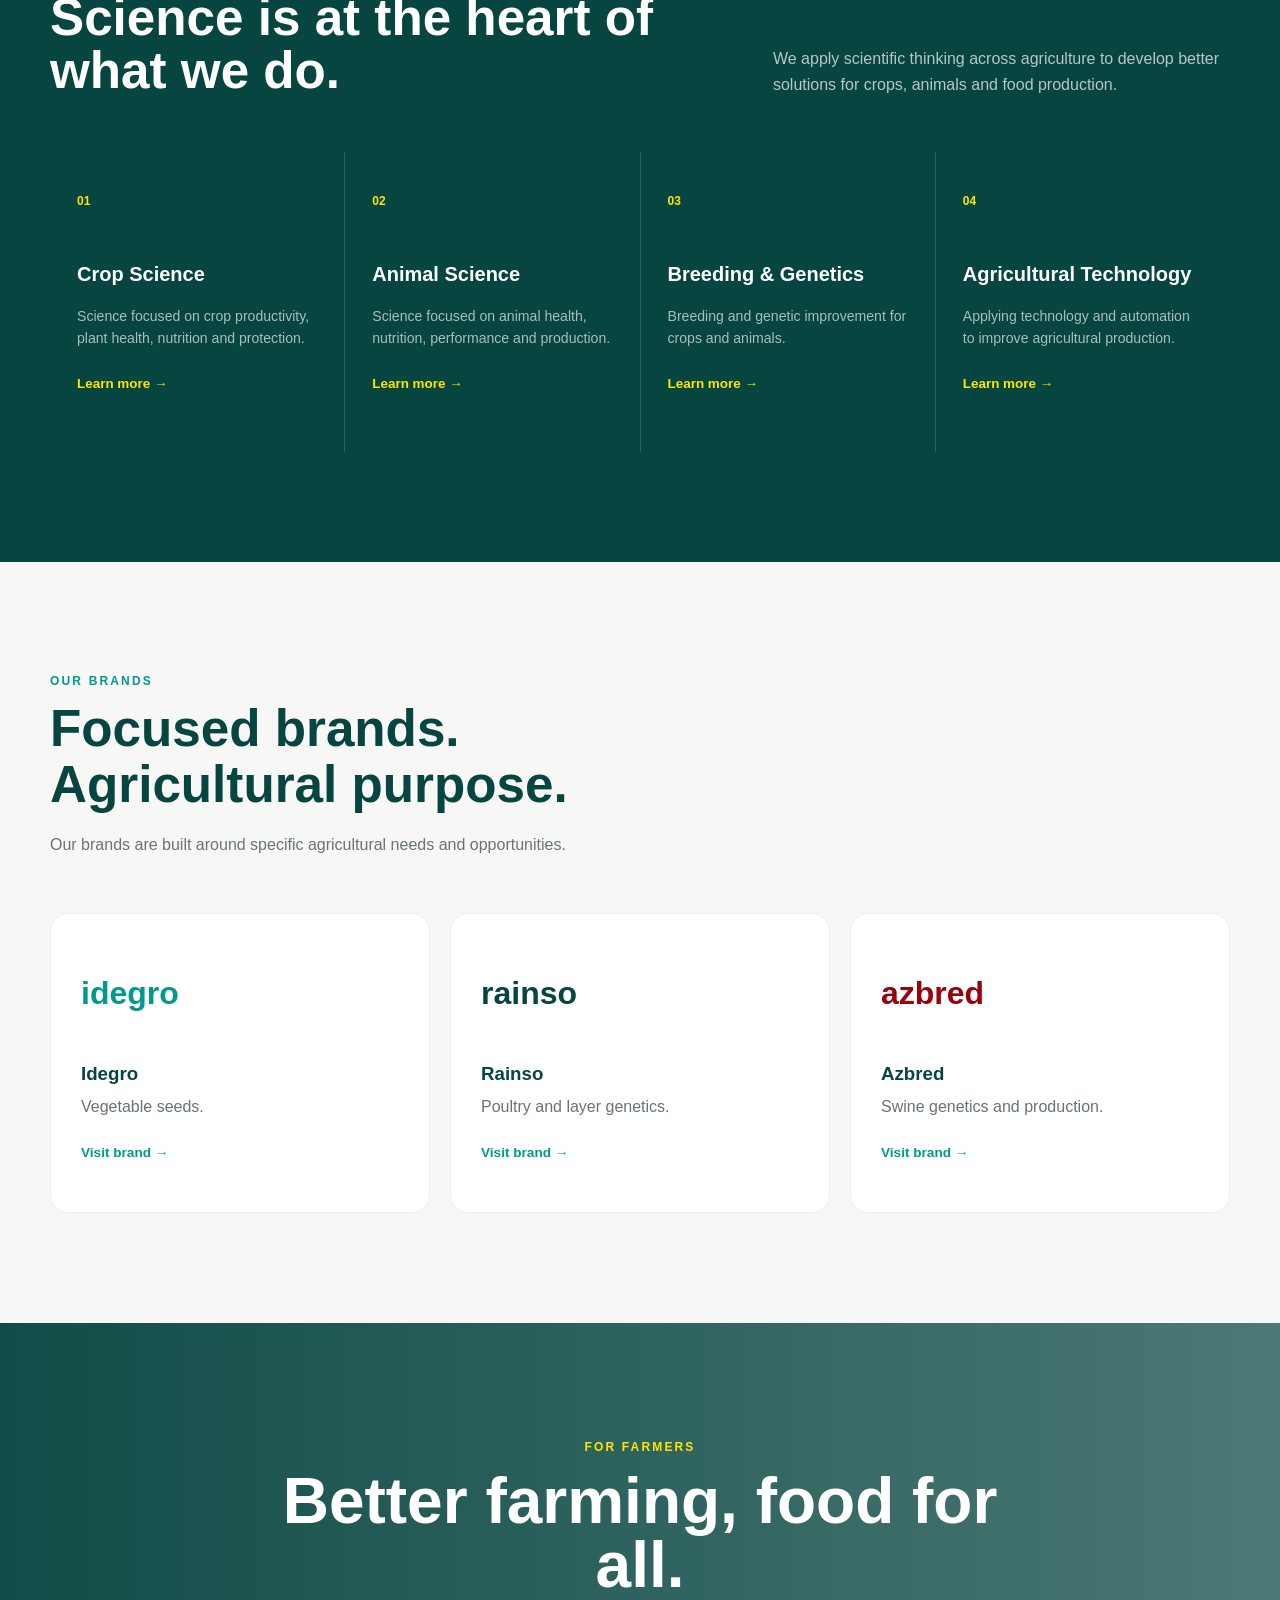
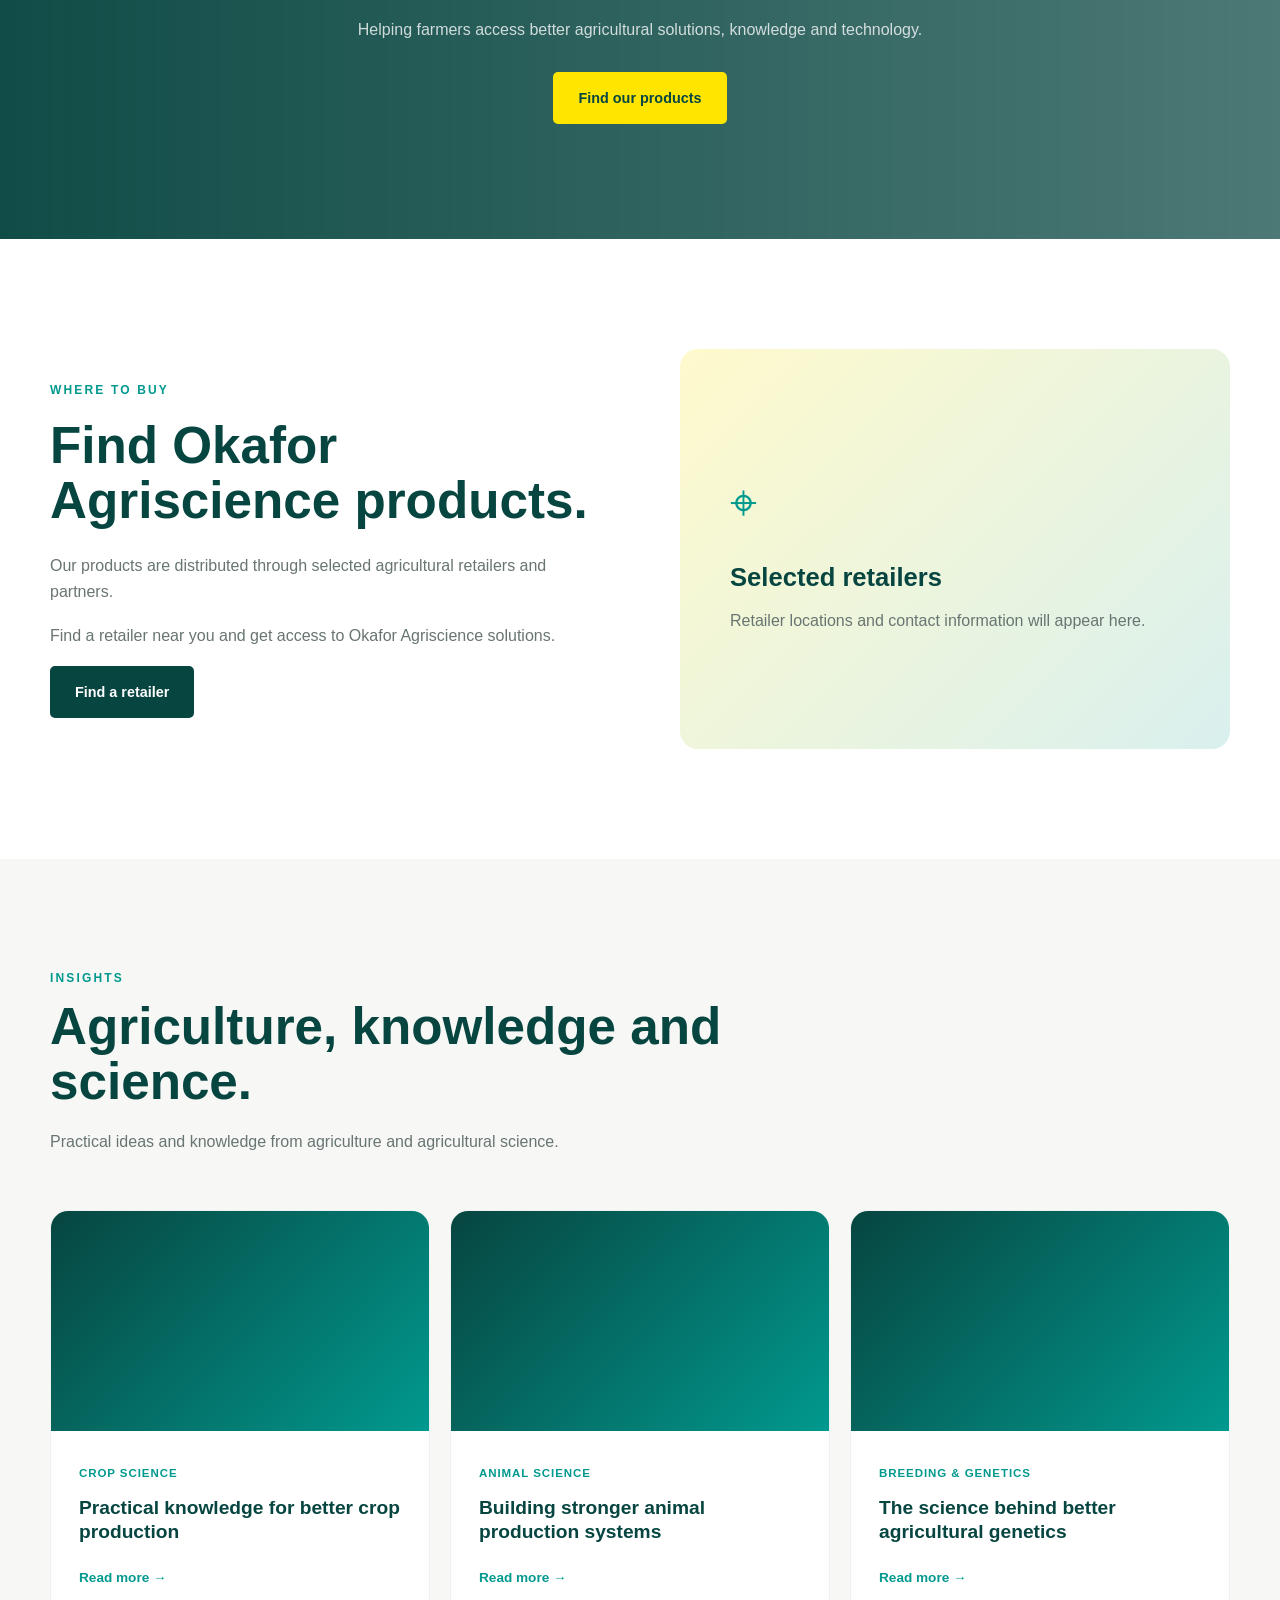
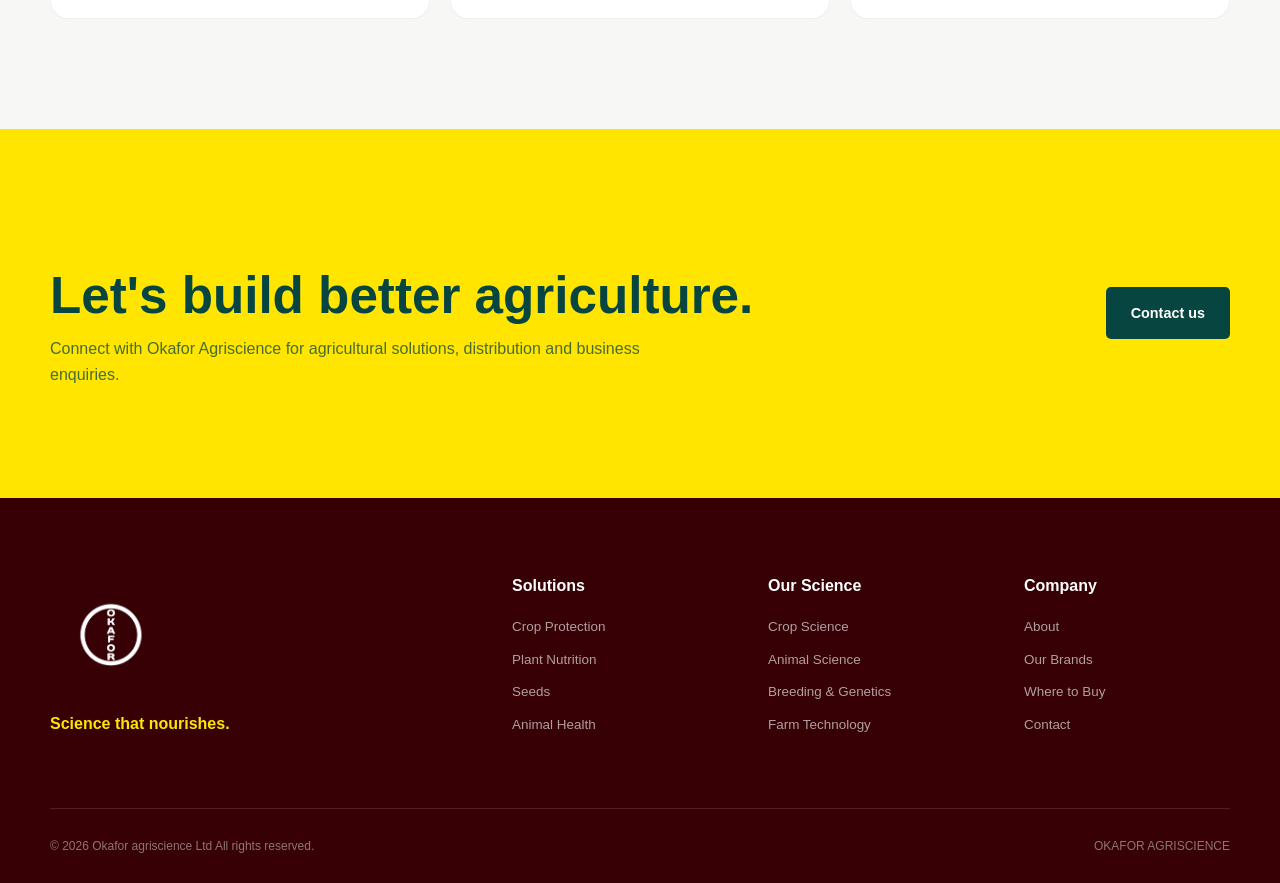
==== commit c96c8b01: "Update index.html" ====
--- a/index.html
+++ b/index.html
@@ -79,7 +79,7 @@
 
             <div class="hero-slide-image"
                  style="background-image:
-                 url('images/scientist.jpg');">
+                 url('scientist.jpg');">
             </div>
 
             <div class="hero-overlay"></div>
@@ -126,7 +126,7 @@
 
             <div class="hero-slide-image"
                  style="background-image:
-                 url('images/farmers.jpg');">
+                 url('farmers.jpg');">
             </div>
 
             <div class="hero-overlay"></div>
@@ -173,7 +173,7 @@
 
             <div class="hero-slide-image"
                  style="background-image:
-                 url('images/animal-production.jpg');">
+                 url('animal-production.jpg');">
             </div>
 
             <div class="hero-overlay"></div>
@@ -220,7 +220,7 @@
 
             <div class="hero-slide-image"
                  style="background-image:
-                 url('images/farm-automation.jpg');">
+                 url('farm-automation.jpg');">
             </div>
 
             <div class="hero-overlay"></div>
--- a/style.css
+++ b/style.css
@@ -210,8 +210,8 @@
 }
 
 .logo-image {
-    width: 62px;
-    height: 62px;
+    width: 100px;
+    height: 100px;
     object-fit: contain;
 }
 
@@ -1183,8 +1183,8 @@
 }
 
 .footer-logo-image {
-    width: 75px;
-    height: 75px;
+    width: 120px;
+    height: 120px;
 
     object-fit: contain;
 
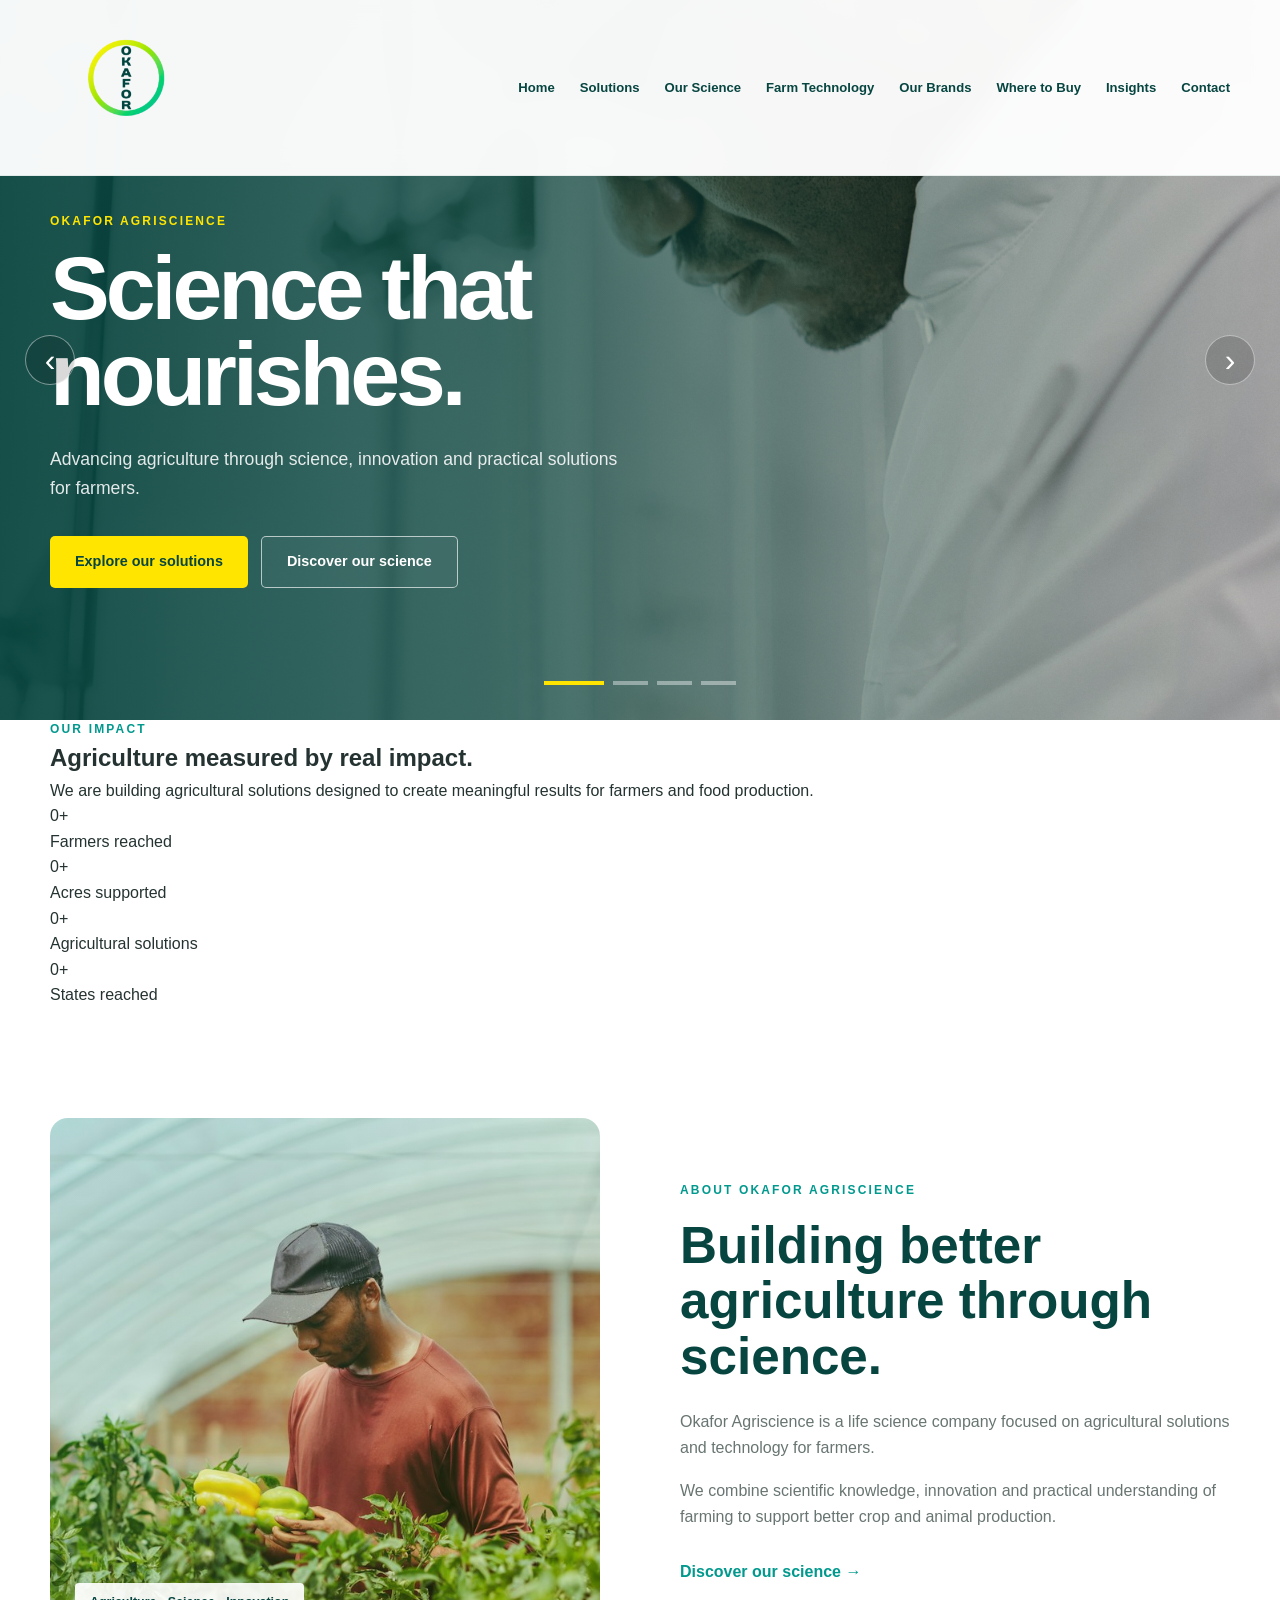
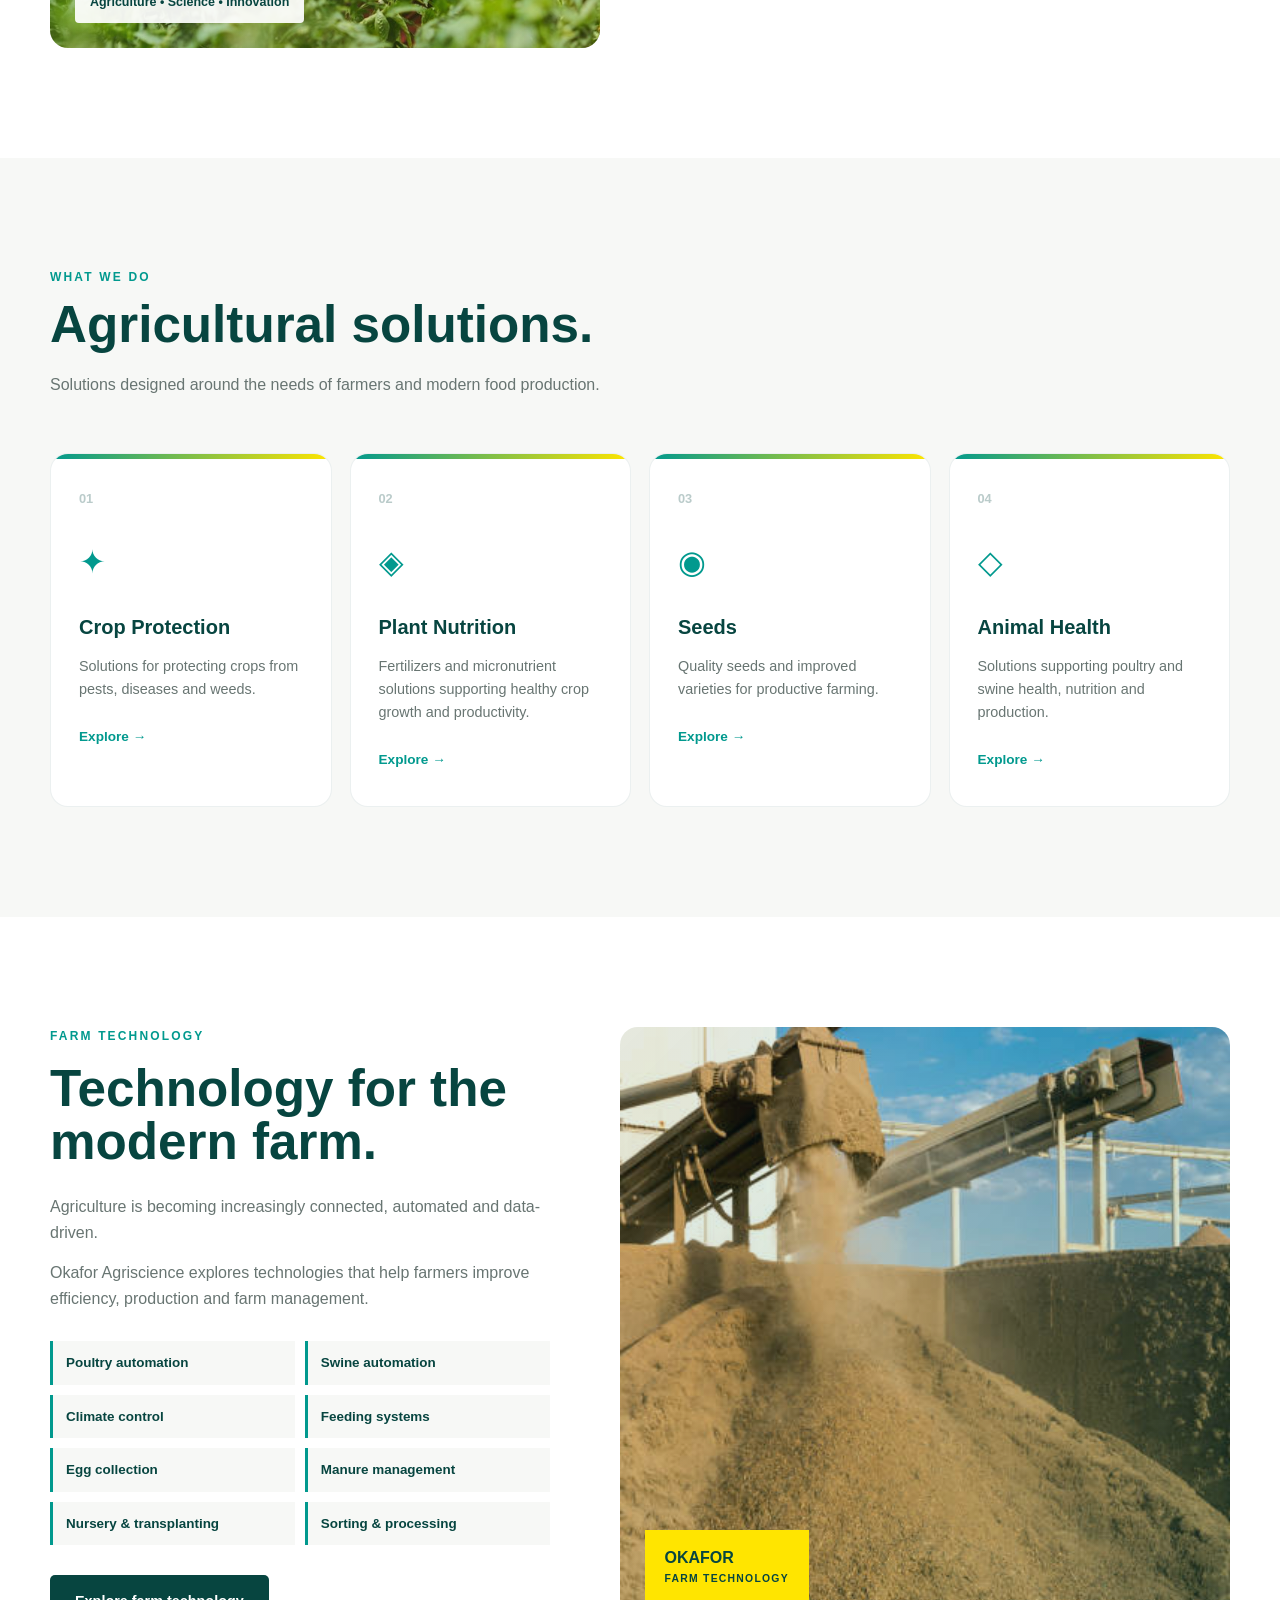
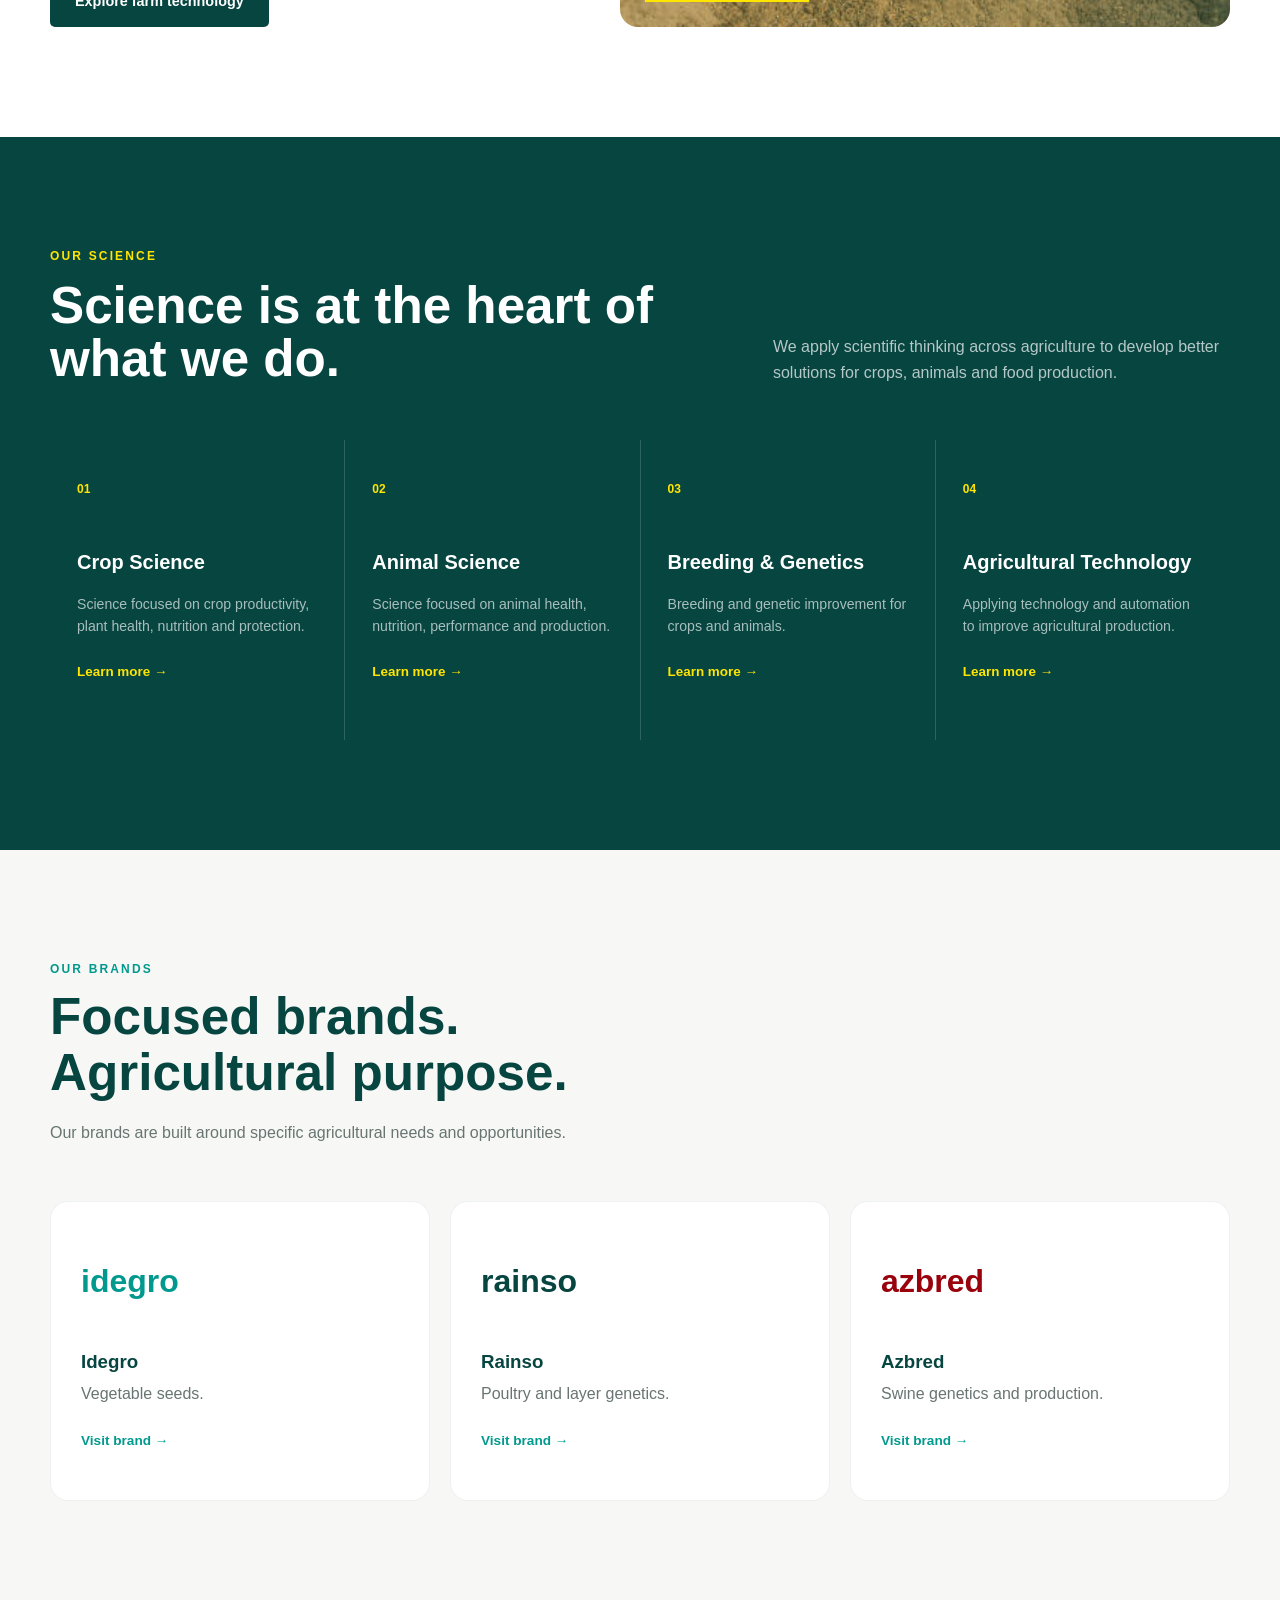
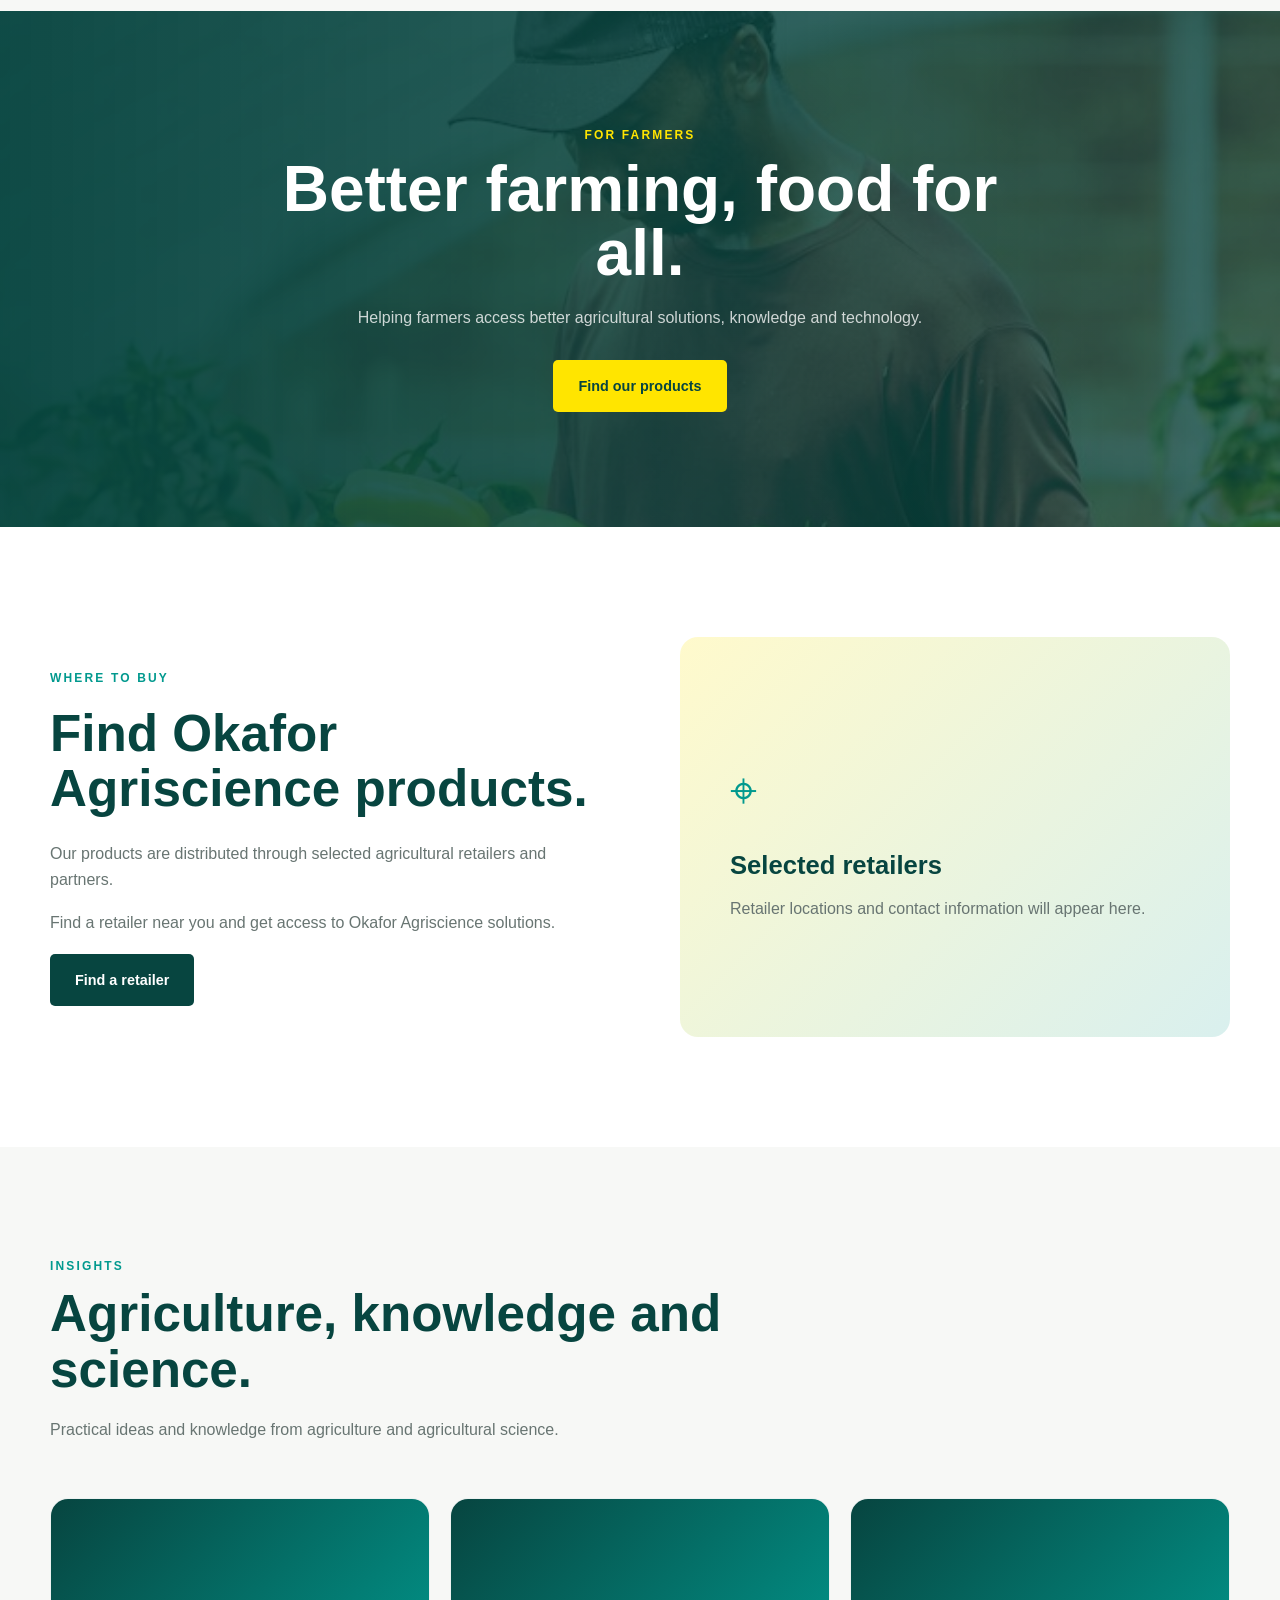
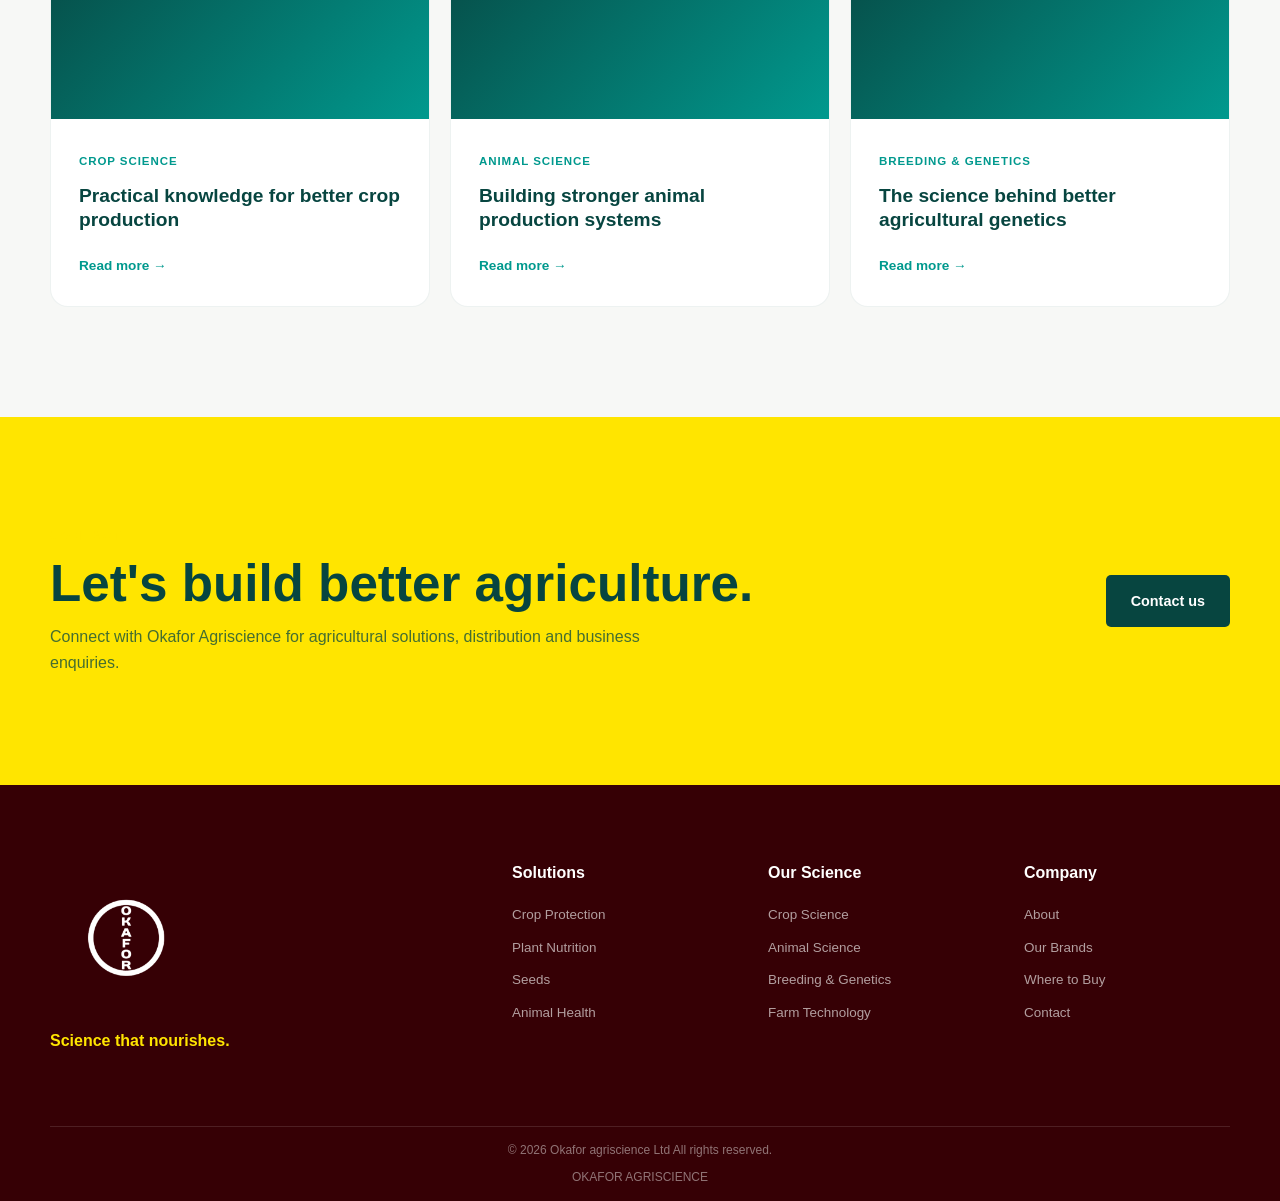
==== commit d7bb523a: "Update index.html" ====
--- a/index.html
+++ b/index.html
@@ -300,7 +300,92 @@
     </div>
 
 </section>
-
+<!-- =========================================================
+     OUR IMPACT
+========================================================= -->
+
+<section class="impact-section">
+
+    <div class="container">
+
+        <div class="impact-heading">
+
+            <p class="eyebrow dark">
+                OUR IMPACT
+            </p>
+
+            <h2>
+                Agriculture measured
+                by real impact.
+            </h2>
+
+            <p>
+                We are building agricultural solutions
+                designed to create meaningful results
+                for farmers and food production.
+            </p>
+
+        </div>
+
+
+        <div class="impact-grid">
+
+            <div class="impact-card">
+
+                <div class="impact-number">
+                    <span class="counter" data-target="1000">0</span>+
+                </div>
+
+                <p>
+                    Farmers reached
+                </p>
+
+            </div>
+
+
+            <div class="impact-card">
+
+                <div class="impact-number">
+                    <span class="counter" data-target="2000">0</span>+
+                </div>
+
+                <p>
+                    Acres supported
+                </p>
+
+            </div>
+
+
+            <div class="impact-card">
+
+                <div class="impact-number">
+                    <span class="counter" data-target="15">0</span>+
+                </div>
+
+                <p>
+                    Agricultural solutions
+                </p>
+
+            </div>
+
+
+            <div class="impact-card">
+
+                <div class="impact-number">
+                    <span class="counter" data-target="5">0</span>+
+                </div>
+
+                <p>
+                    States reached
+                </p>
+
+            </div>
+
+        </div>
+
+    </div>
+
+</section>
 
 
 <!-- =========================================================
--- a/style.css
+++ b/style.css
@@ -210,8 +210,8 @@
 }
 
 .logo-image {
-    width: 100px;
-    height: 100px;
+    width: 150px;
+    height: 150px;
     object-fit: contain;
 }
 
@@ -500,7 +500,7 @@
             rgba(1,153,142,0.2),
             rgba(255,229,0,0.1)
         ),
-        url("images/farmers.jpg")
+        url("farmers.jpg")
         center / cover no-repeat;
 }
 
@@ -734,7 +734,7 @@
             rgba(7,69,64,0.1),
             rgba(1,153,142,0.2)
         ),
-        url("images/farm-automation.jpg")
+        url("farm-automation.jpg")
         center / cover no-repeat;
 }
 
@@ -958,7 +958,7 @@
             rgba(7,69,64,0.96),
             rgba(7,69,64,0.72)
         ),
-        url("images/farmers.jpg")
+        url("farmers.jpg")
         center / cover no-repeat;
 }
 
@@ -1183,8 +1183,8 @@
 }
 
 .footer-logo-image {
-    width: 120px;
-    height: 120px;
+    width: 150px;
+    height: 150px;
 
     object-fit: contain;
 
@@ -1390,13 +1390,24 @@
     }
 
     .footer-bottom {
-        flex-direction: column;
-
-        align-items: flex-start;
-
-        justify-content: center;
-
-        padding: 20px 0;
+    min-height: 75px;
+
+    border-top: 1px solid rgba(255,255,255,0.12);
+
+    display: flex;
+
+    align-items: center;
+
+    justify-content: center;
+
+    gap: 20px;
+
+    text-align: center;
+
+    color: rgba(255,255,255,0.45);
+
+    font-size: 0.75rem;
+    }
     }
 
 }
@@ -1423,3 +1434,12 @@
     }
 
 }
+/* CENTER FOOTER BOTTOM */
+.footer-bottom {
+    display: flex;
+    flex-direction: column;
+    align-items: center;
+    justify-content: center;
+    text-align: center;
+    gap: 8px;
+}
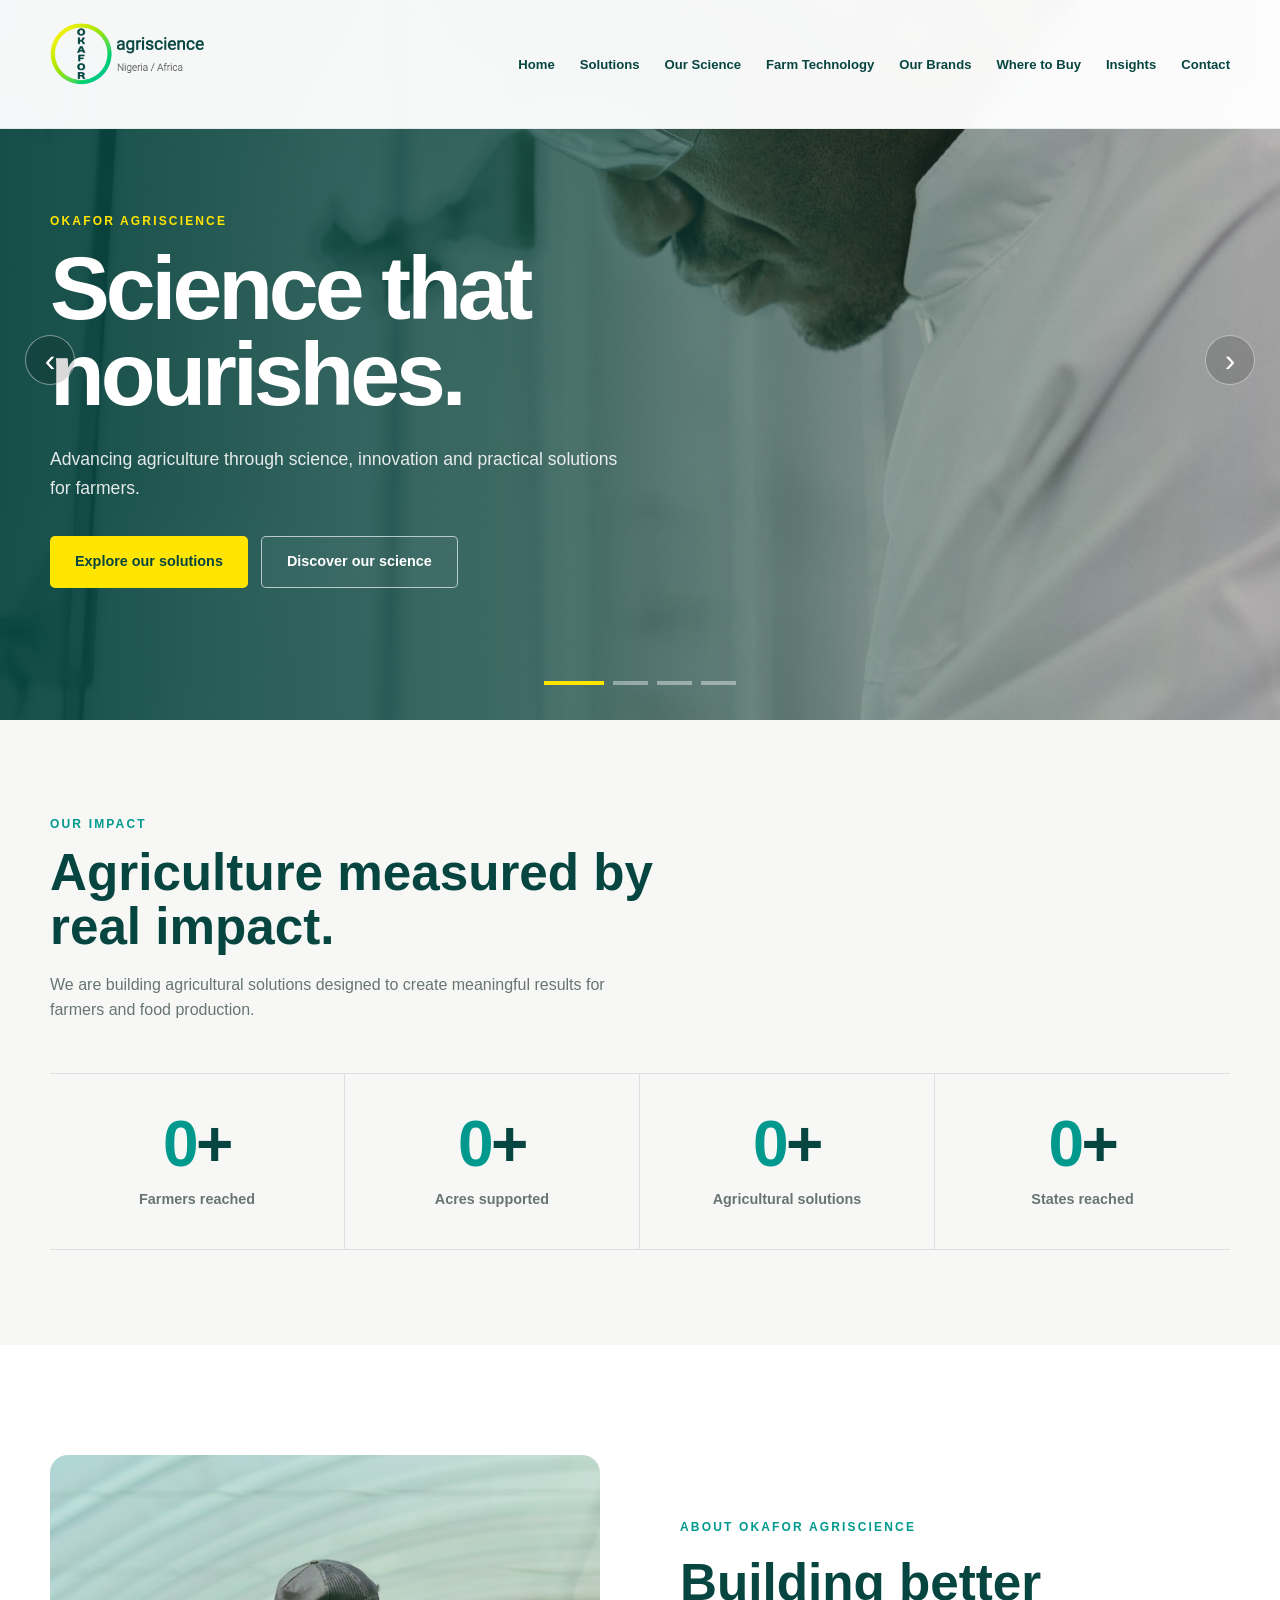
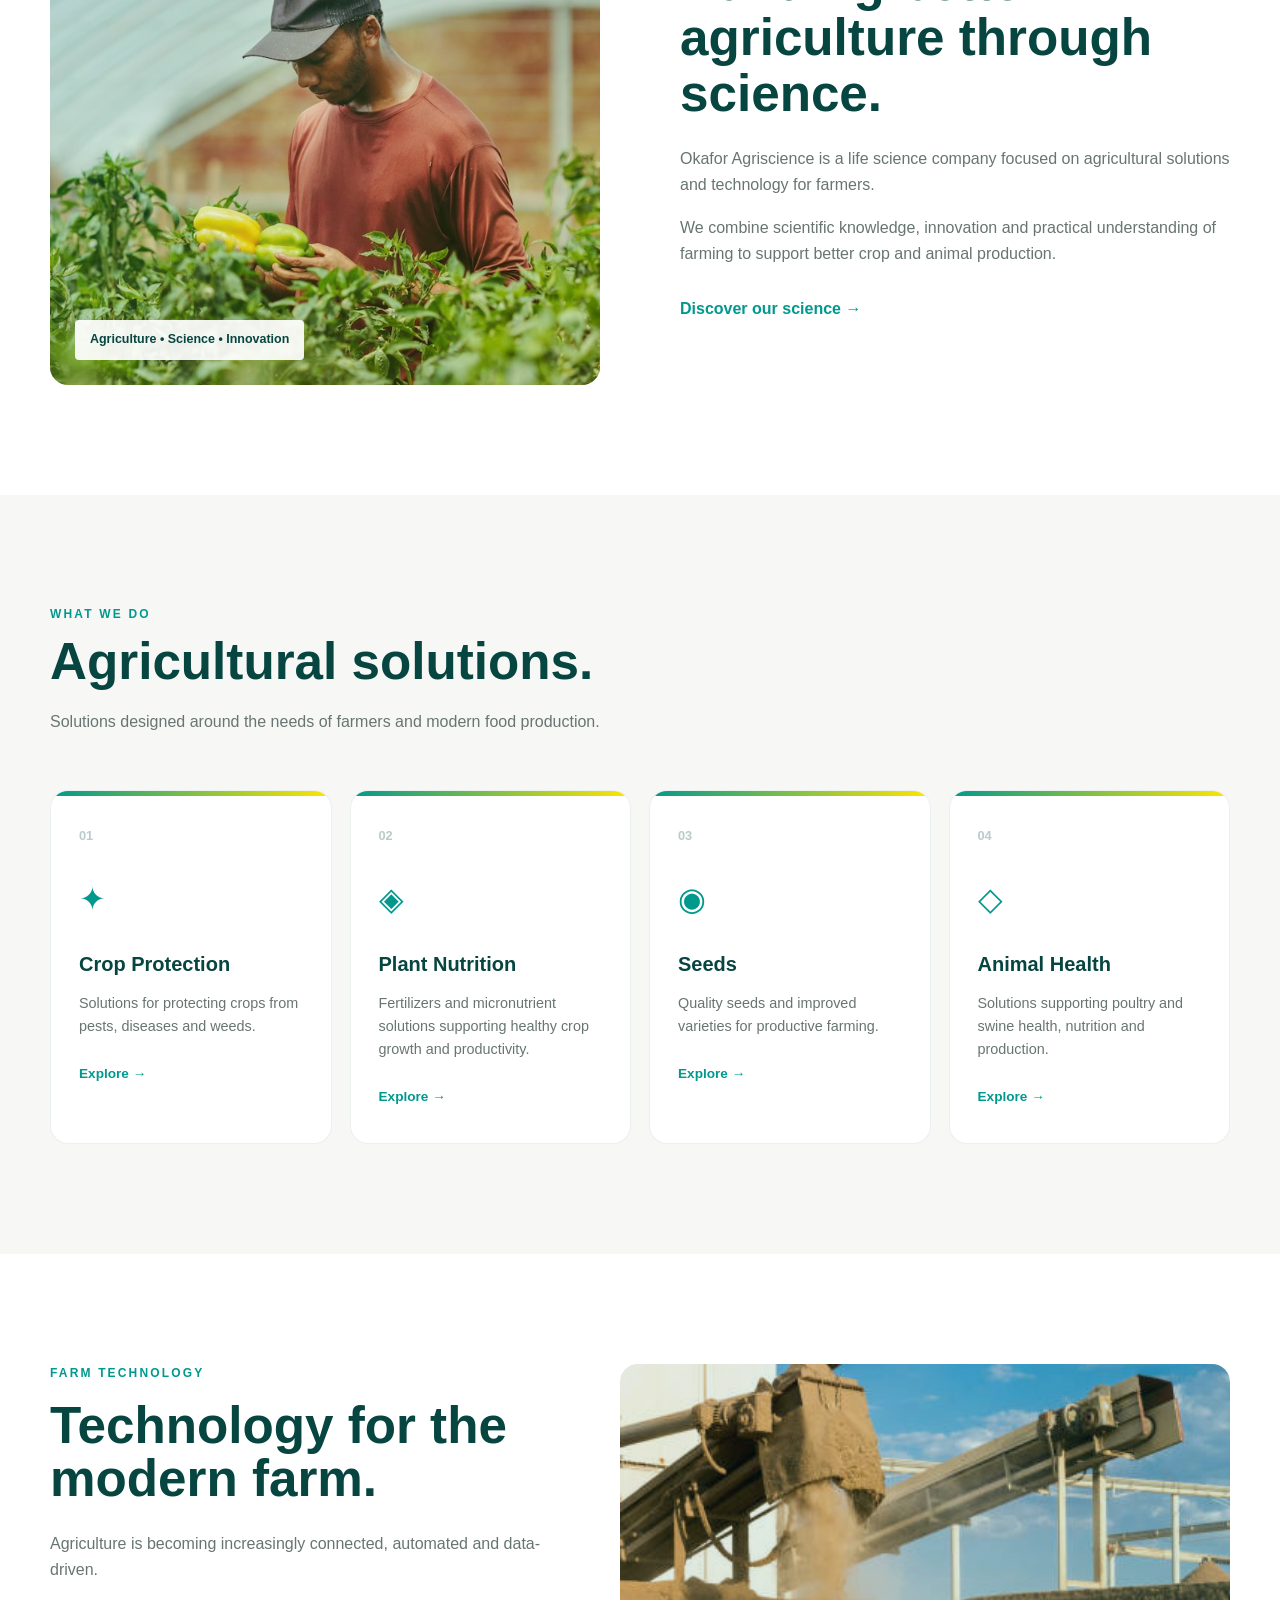
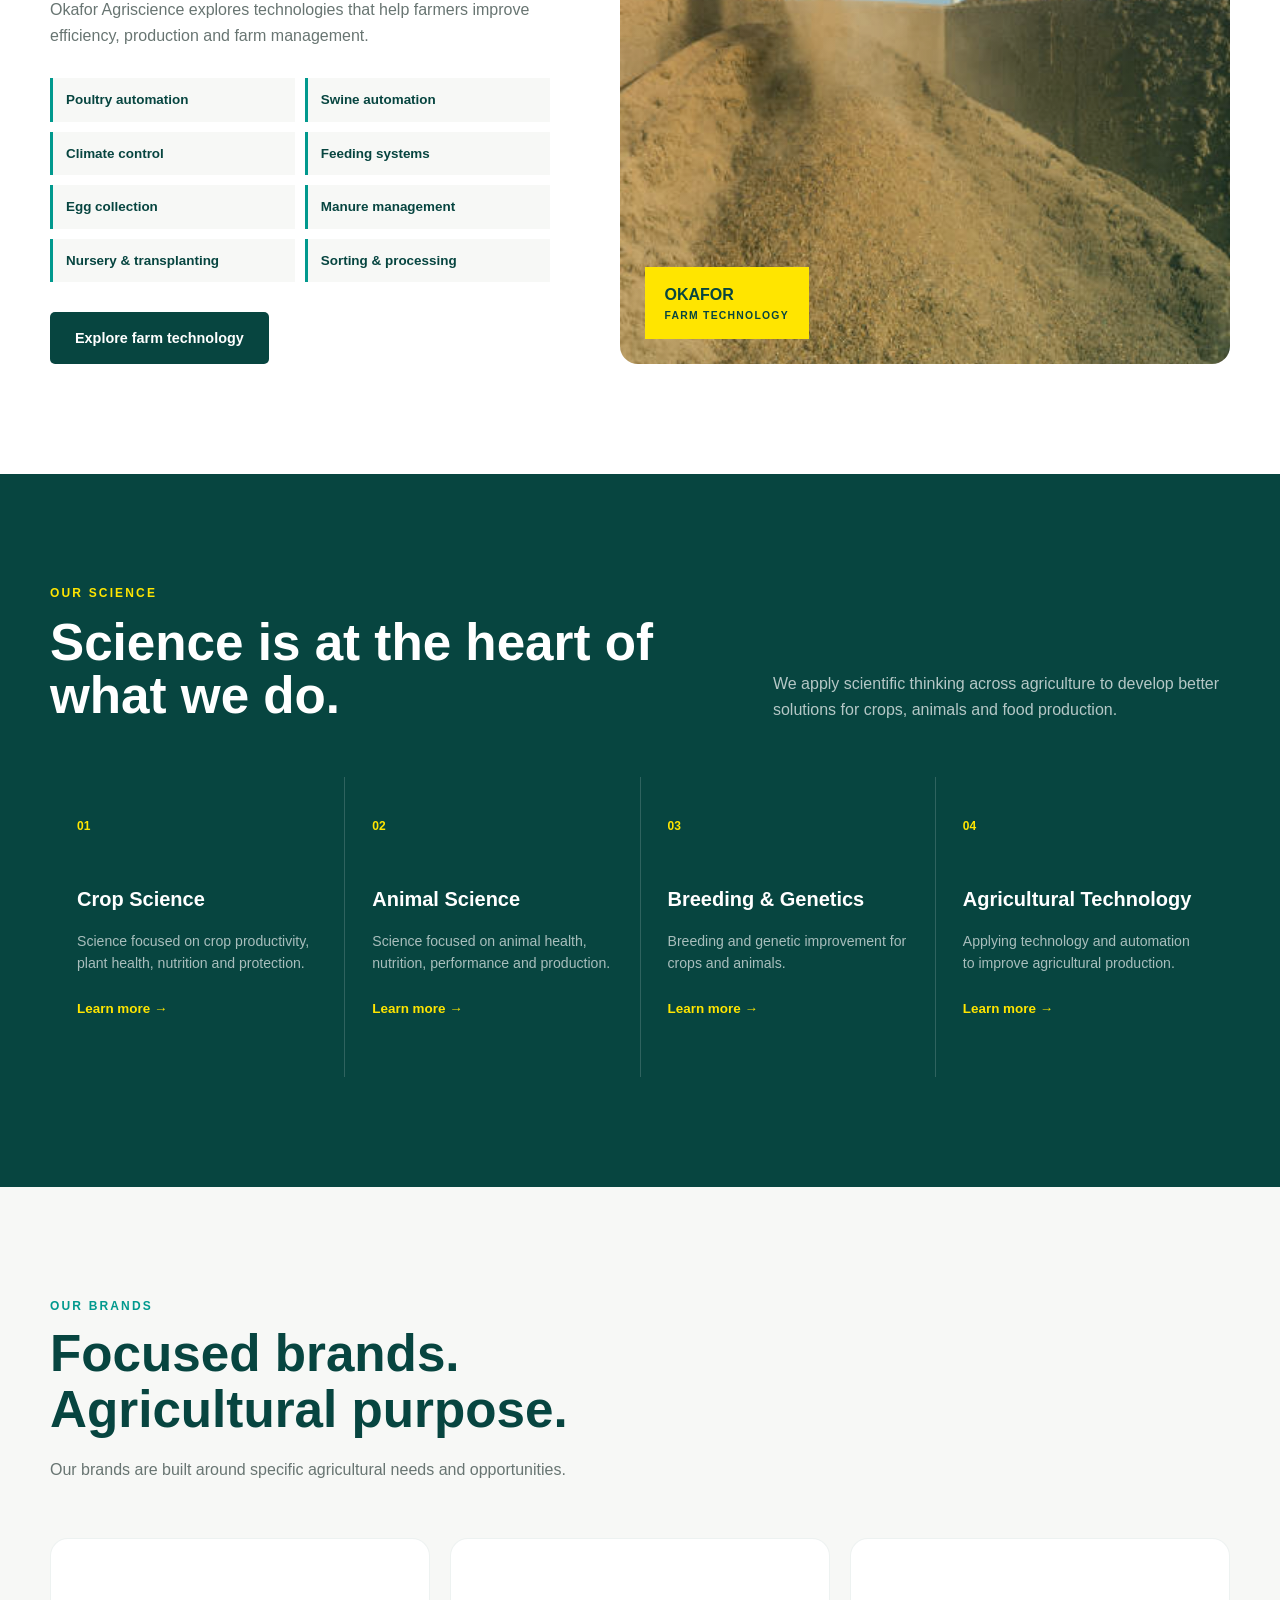
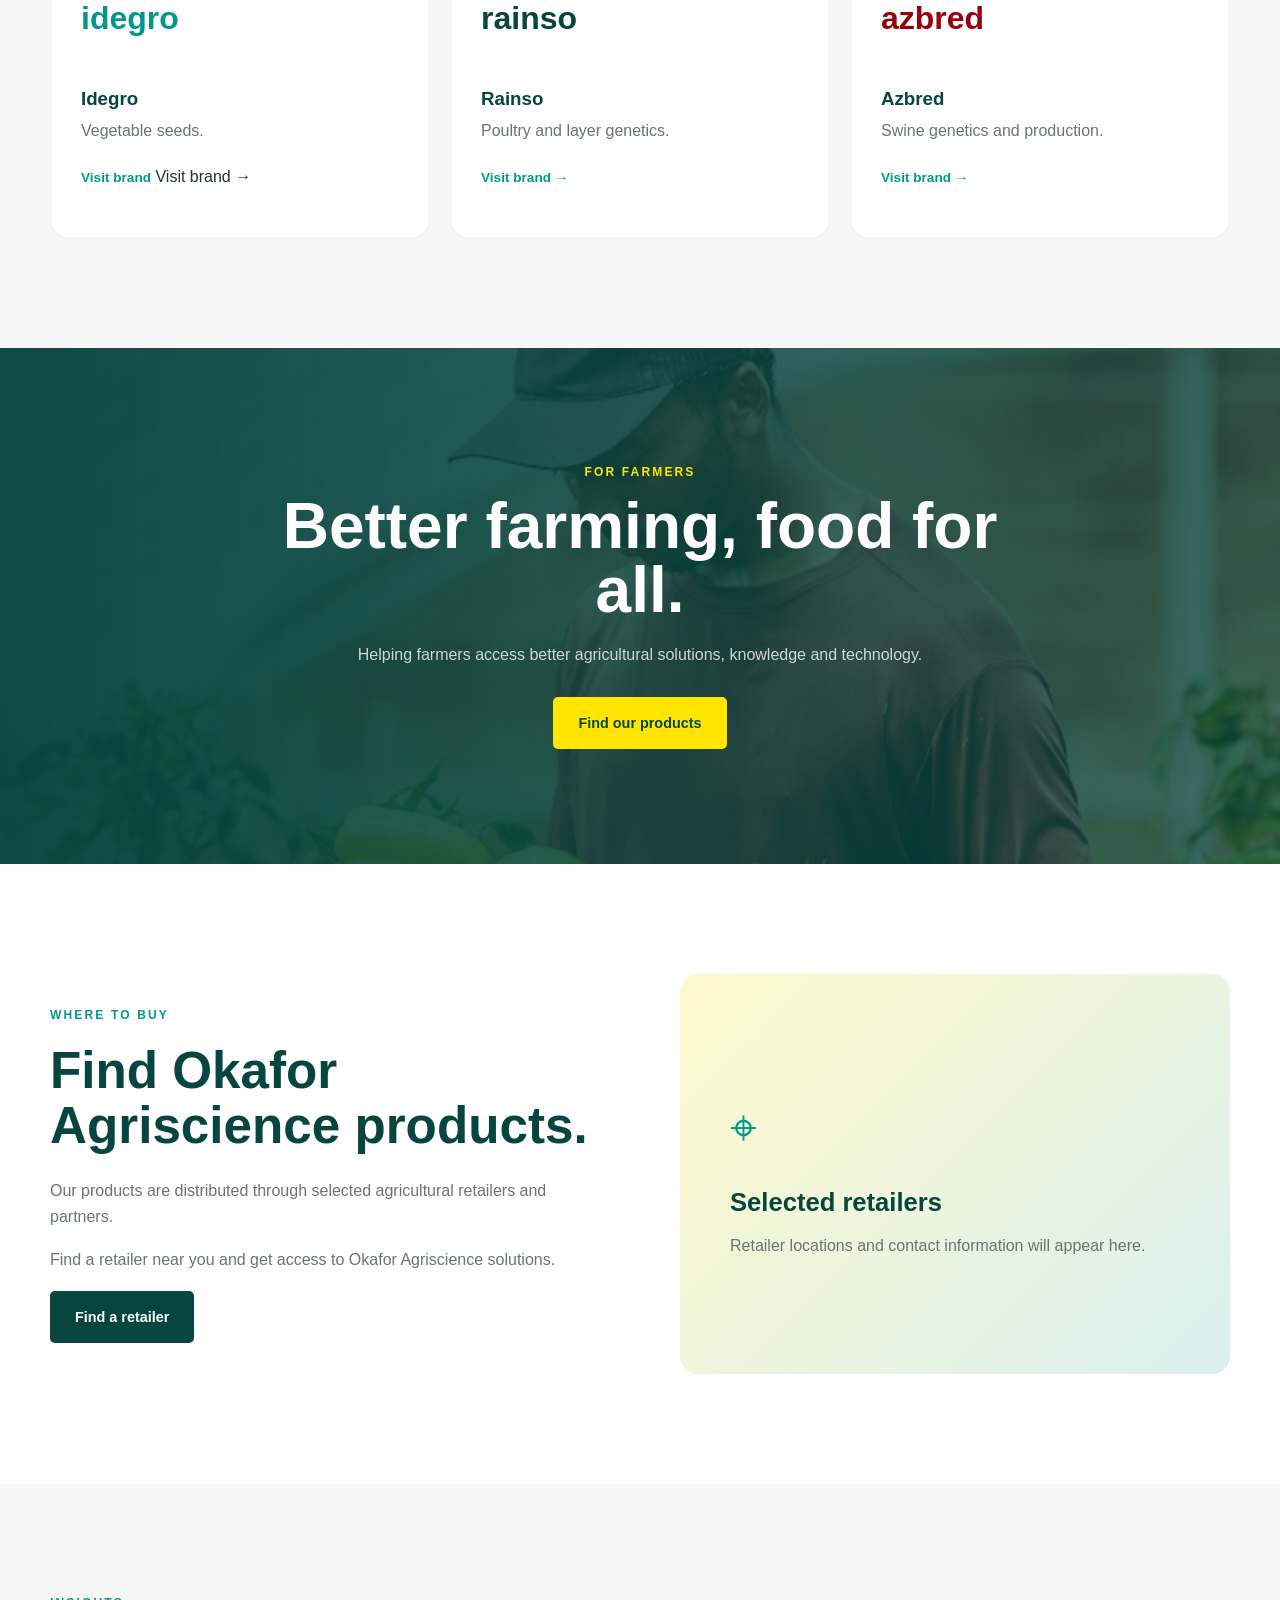
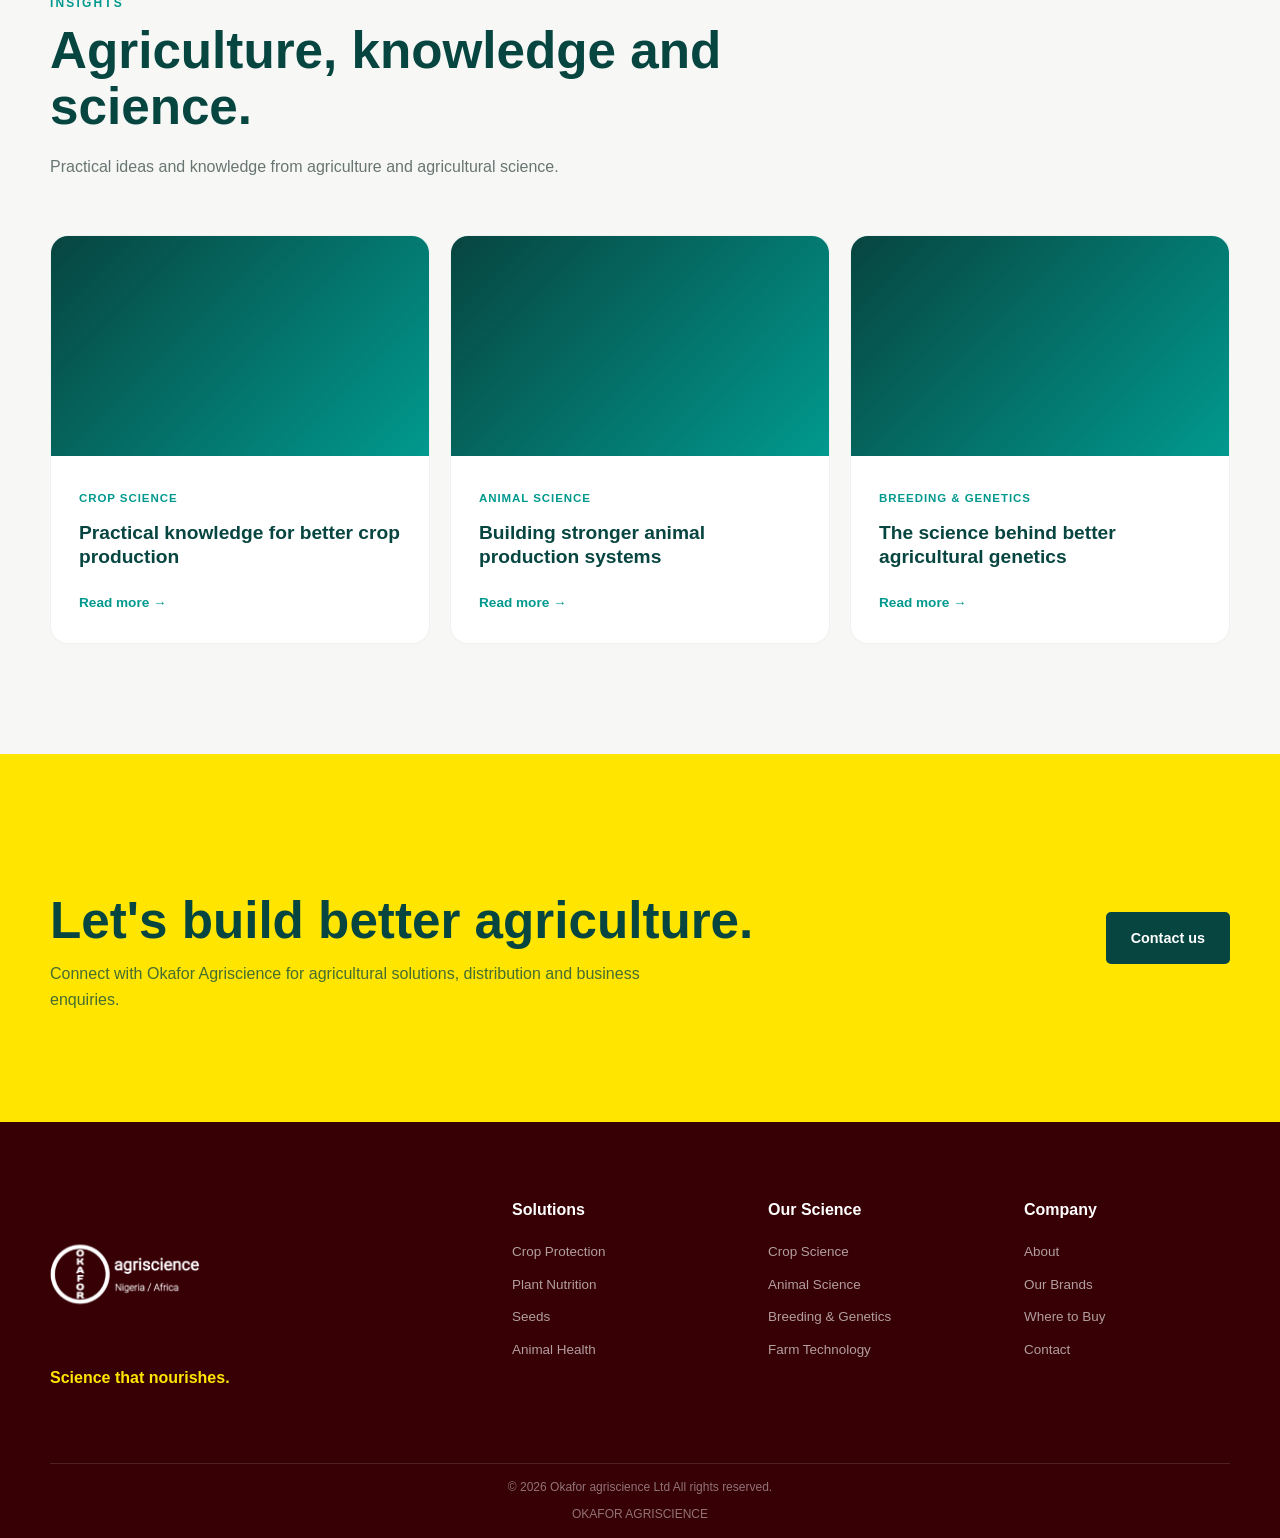
==== commit ec608afc: "Update index.html" ====
--- a/index.html
+++ b/index.html
@@ -862,7 +862,7 @@
                     Vegetable seeds.
                 </p>
 
-                <a href="brands.html#idegro">
+                <a href="idegro.html">Visit brand</a>
                     Visit brand →
                 </a>
 
--- a/style.css
+++ b/style.css
@@ -210,8 +210,8 @@
 }
 
 .logo-image {
-    width: 150px;
-    height: 150px;
+    width: 155px;
+    height: auto;
     object-fit: contain;
 }
 
@@ -1443,3 +1443,83 @@
     text-align: center;
     gap: 8px;
 }
+/* =========================================================
+   OUR IMPACT
+========================================================= */
+
+.impact-section {
+    padding: 95px 0;
+    background: var(--off-white);
+}
+
+.impact-heading {
+    max-width: 700px;
+    margin-bottom: 50px;
+}
+
+.impact-heading h2 {
+    color: var(--dark-teal);
+    font-size: clamp(2.2rem, 4vw, 3.8rem);
+    line-height: 1.05;
+    margin: 12px 0 18px;
+}
+
+.impact-heading p:last-child {
+    color: var(--muted);
+    max-width: 600px;
+}
+
+.impact-grid {
+    display: grid;
+    grid-template-columns: repeat(4, 1fr);
+    border-top: 1px solid rgba(7, 69, 64, 0.12);
+    border-bottom: 1px solid rgba(7, 69, 64, 0.12);
+}
+
+.impact-card {
+    padding: 38px 25px;
+    text-align: center;
+    border-right: 1px solid rgba(7, 69, 64, 0.12);
+}
+
+.impact-card:last-child {
+    border-right: none;
+}
+
+.impact-number {
+    color: var(--dark-teal);
+    font-size: clamp(2.5rem, 5vw, 4.5rem);
+    line-height: 1;
+    font-weight: 800;
+    letter-spacing: -0.04em;
+}
+
+.impact-number span {
+    color: var(--teal);
+}
+
+.impact-card p {
+    margin-top: 12px;
+    color: var(--muted);
+    font-size: 0.9rem;
+    font-weight: 700;
+}
+
+
+/* Mobile */
+
+@media (max-width: 700px) {
+
+    .impact-grid {
+        grid-template-columns: repeat(2, 1fr);
+    }
+
+    .impact-card:nth-child(2) {
+        border-right: none;
+    }
+
+    .impact-card:nth-child(-n+2) {
+        border-bottom: 1px solid rgba(7, 69, 64, 0.12);
+    }
+
+}
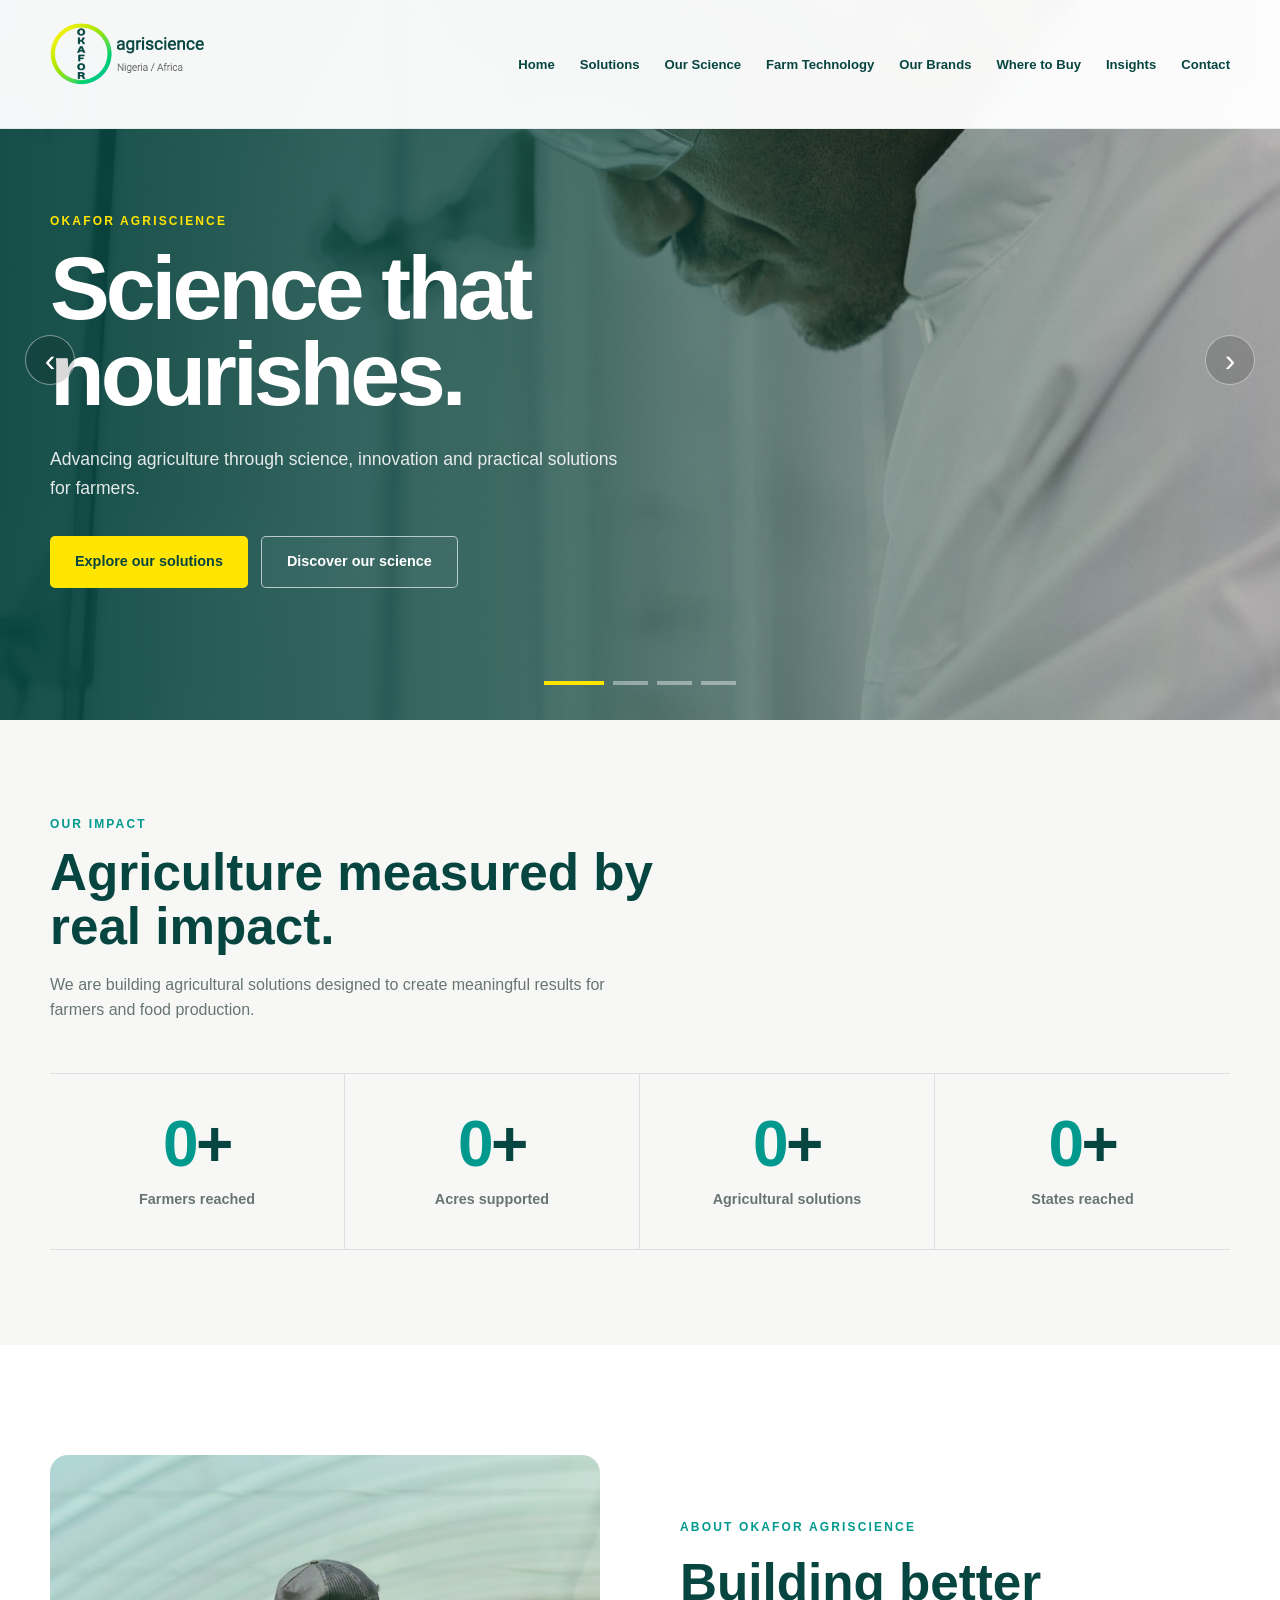
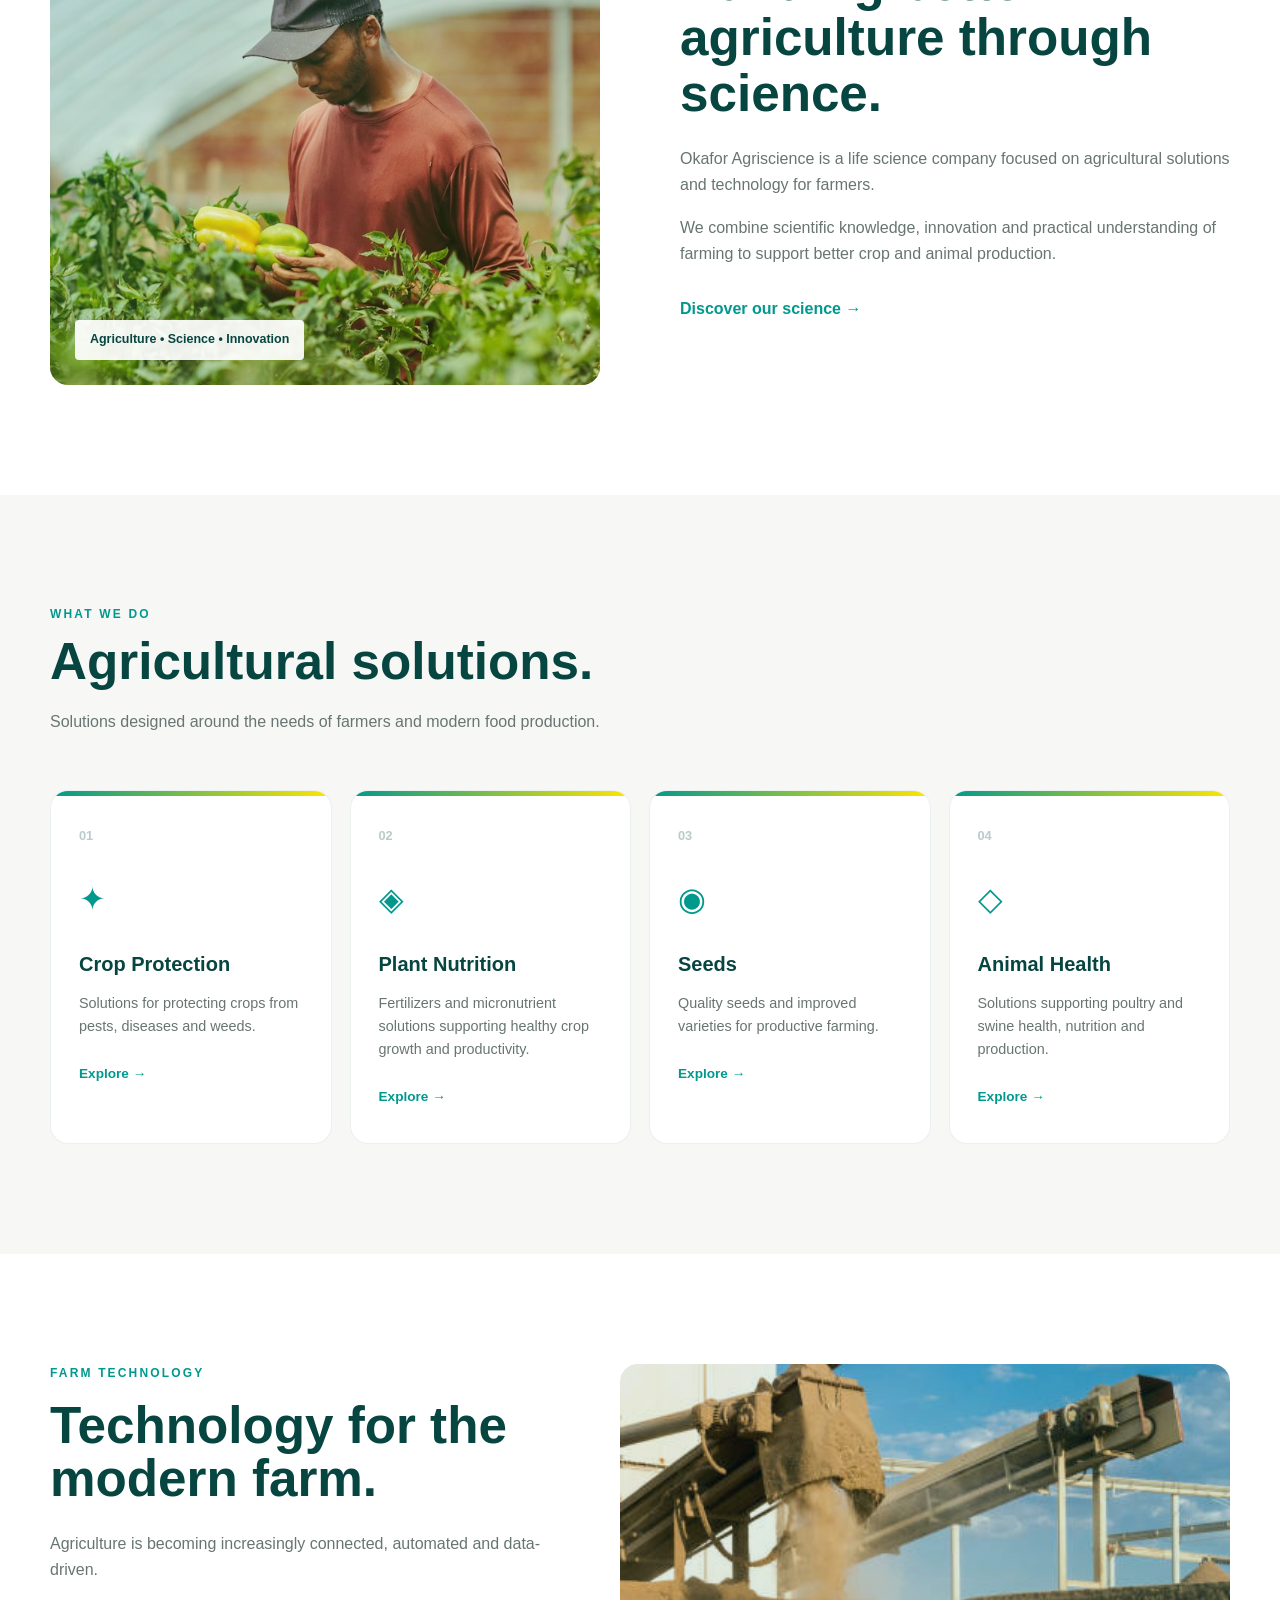
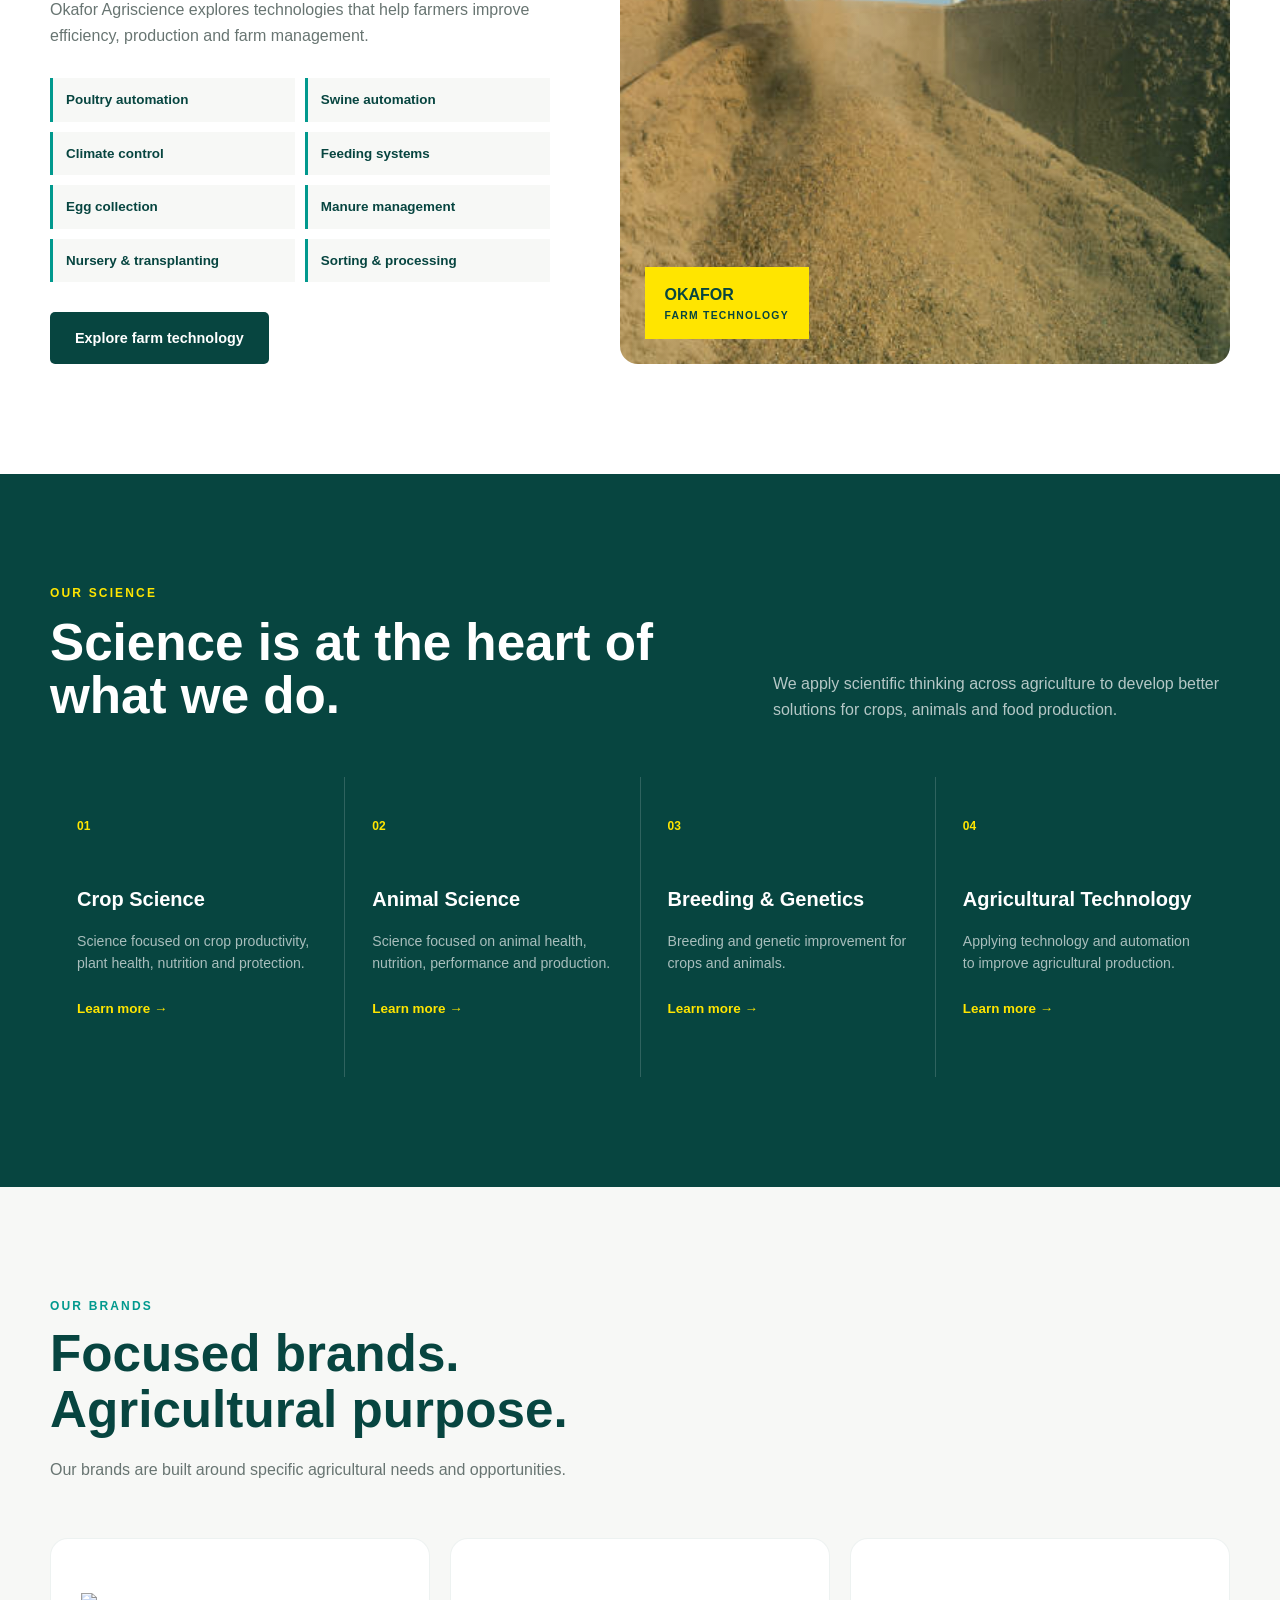
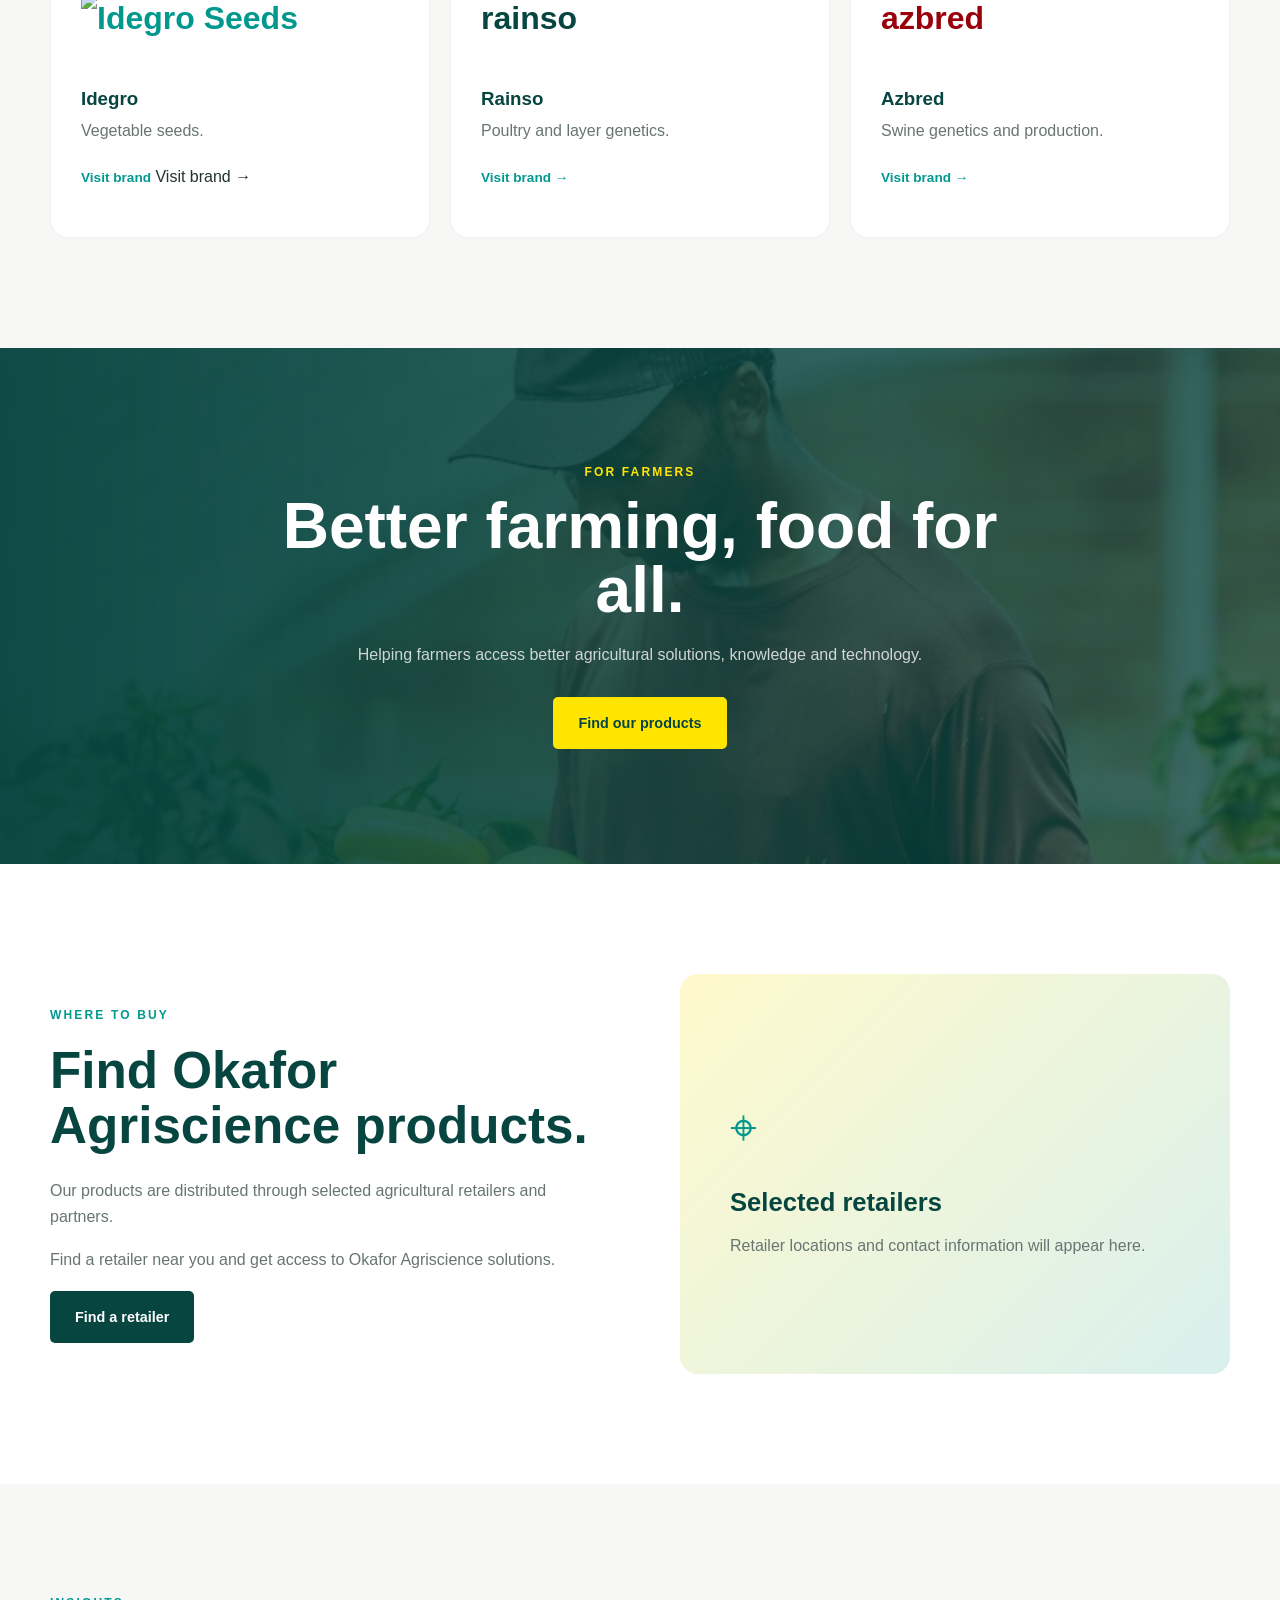
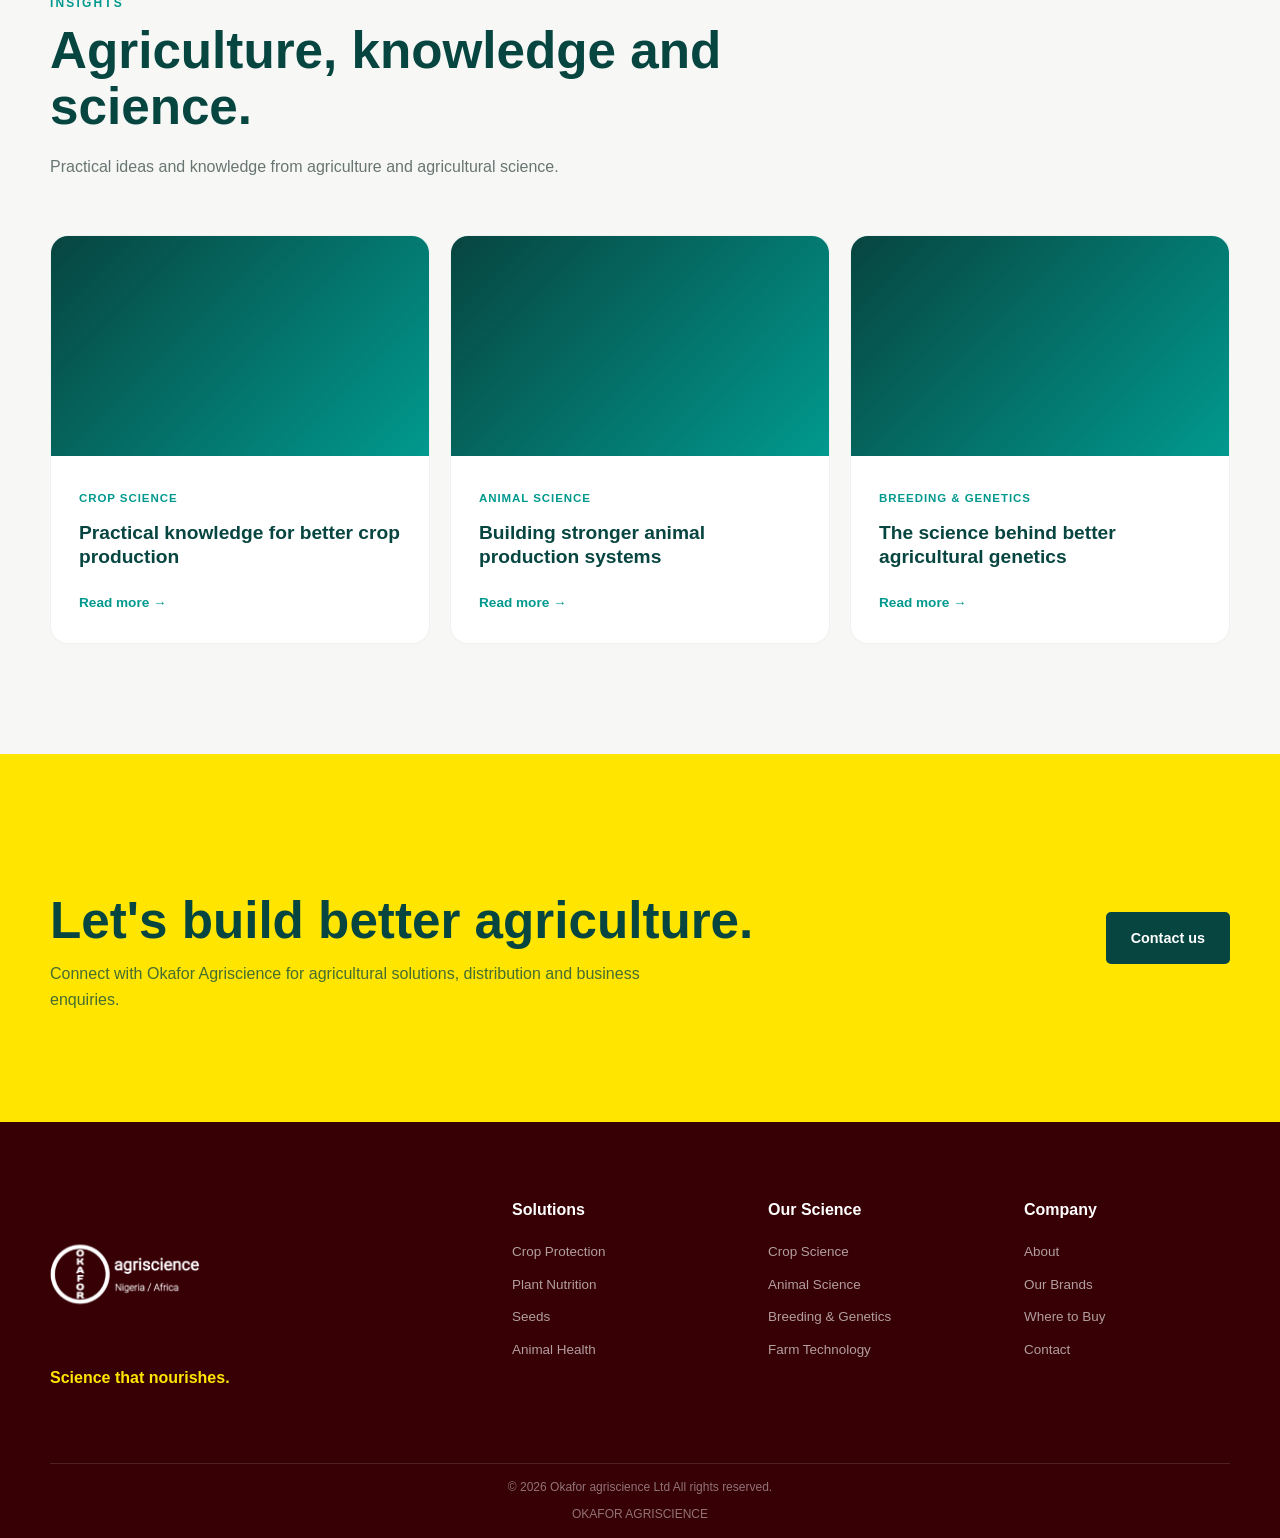
==== commit 04539685: "Update index.html" ====
--- a/index.html
+++ b/index.html
@@ -851,7 +851,7 @@
             <article class="brand-card">
 
                 <div class="brand-logo idegro">
-                    idegro
+    <img src="images/idegro-logo.png" alt="Idegro Seeds">
                 </div>
 
                 <h3>
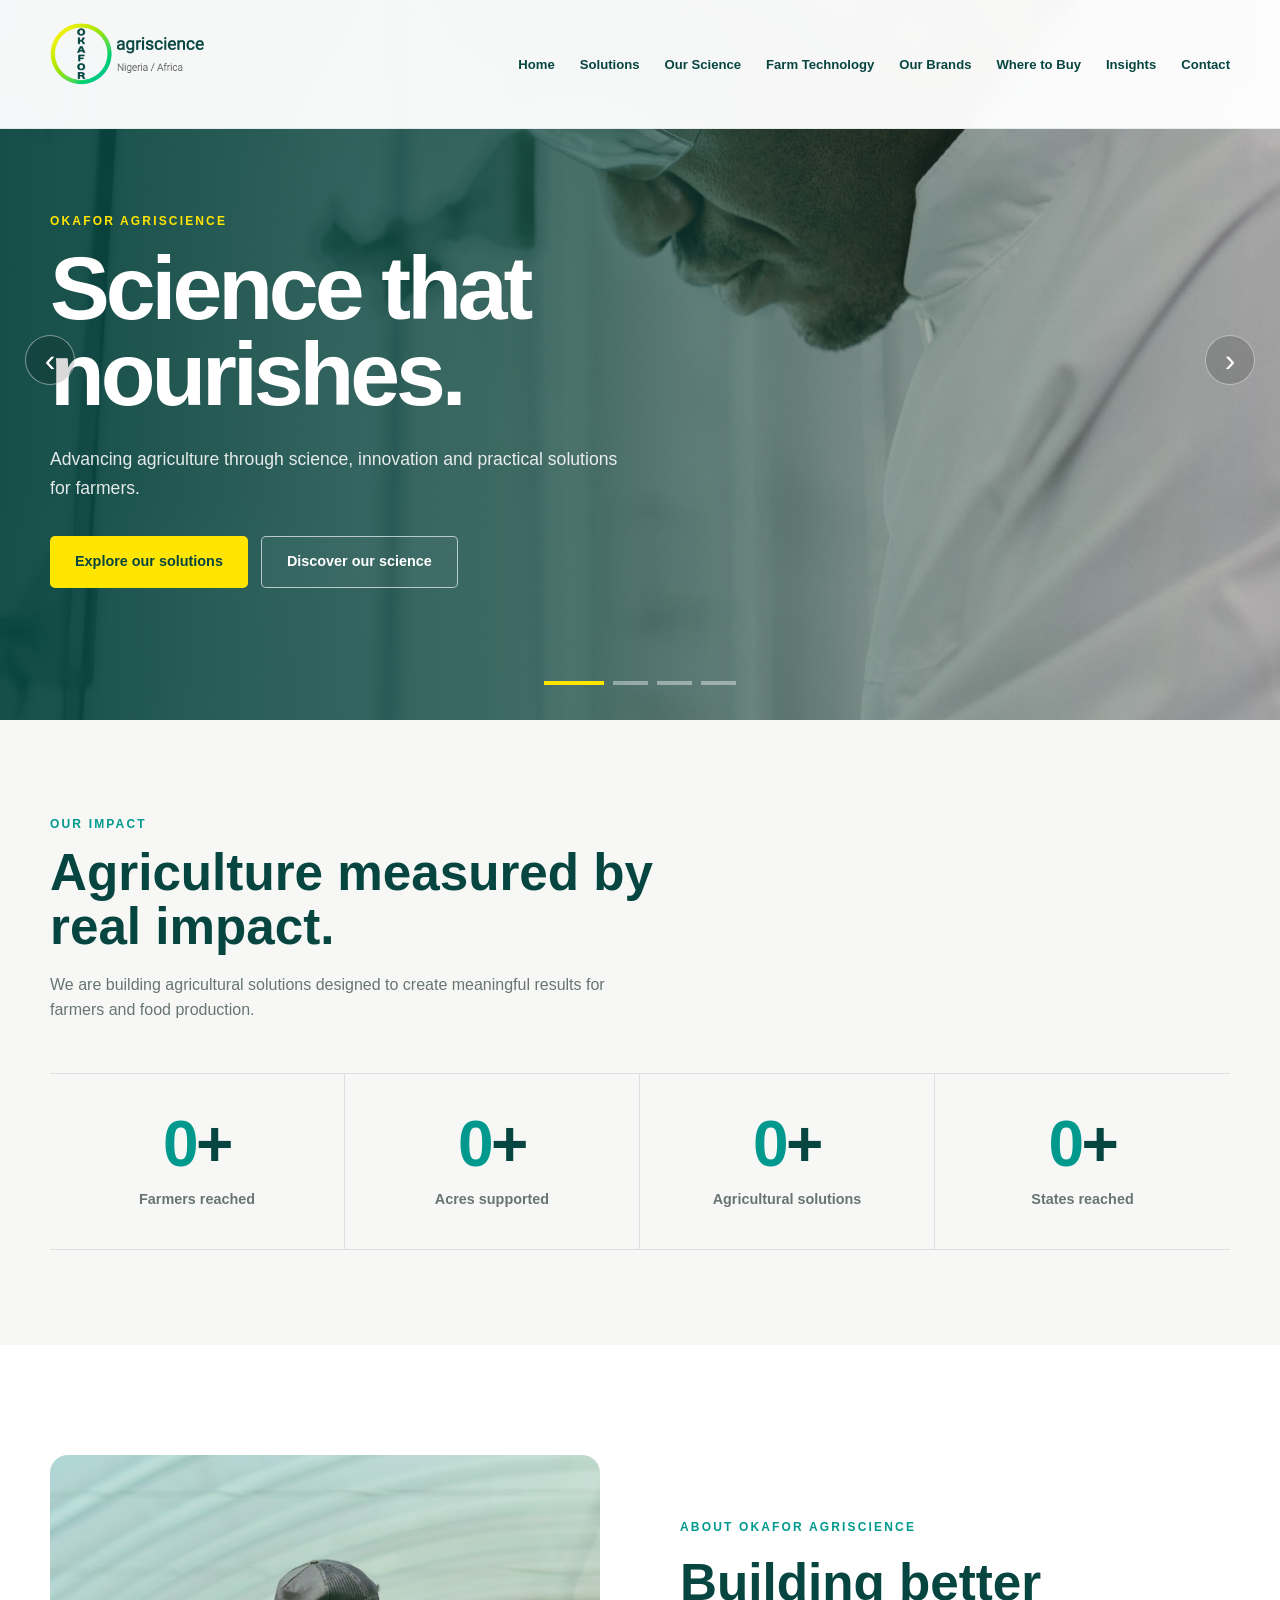
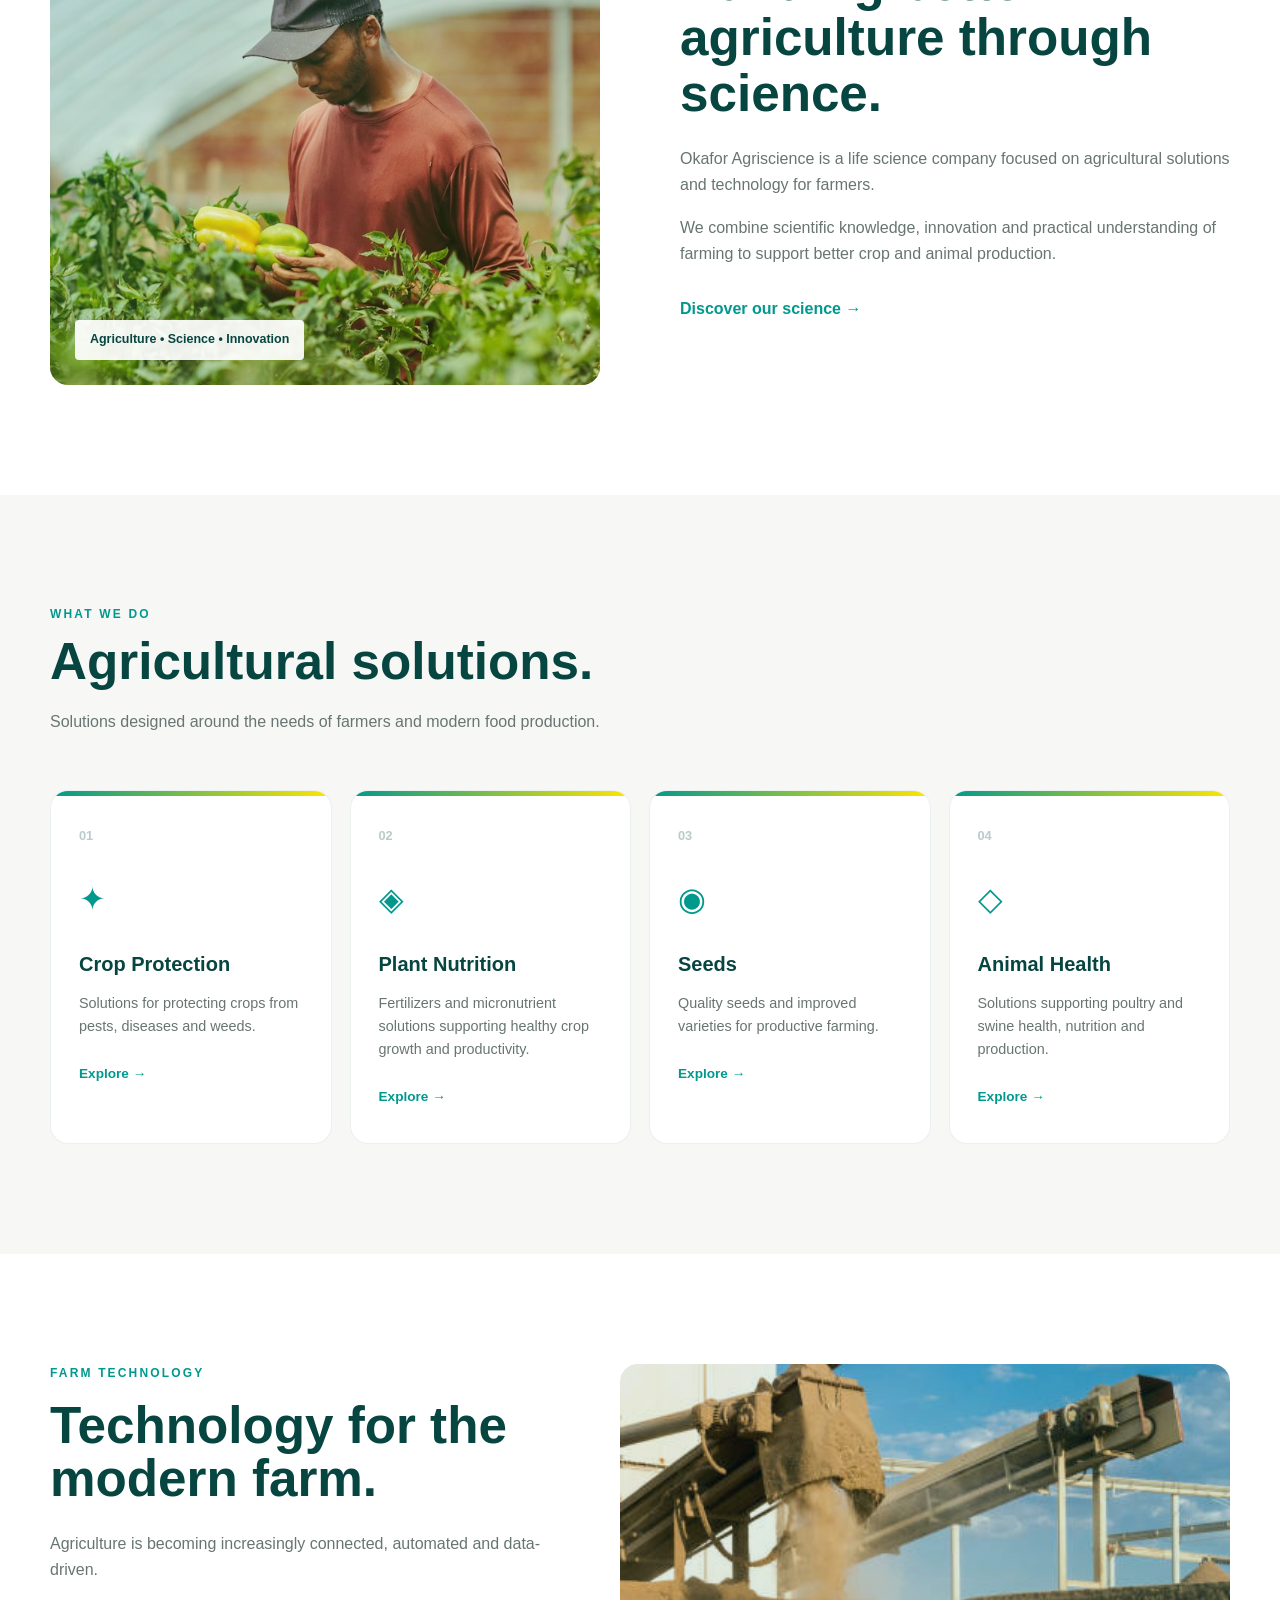
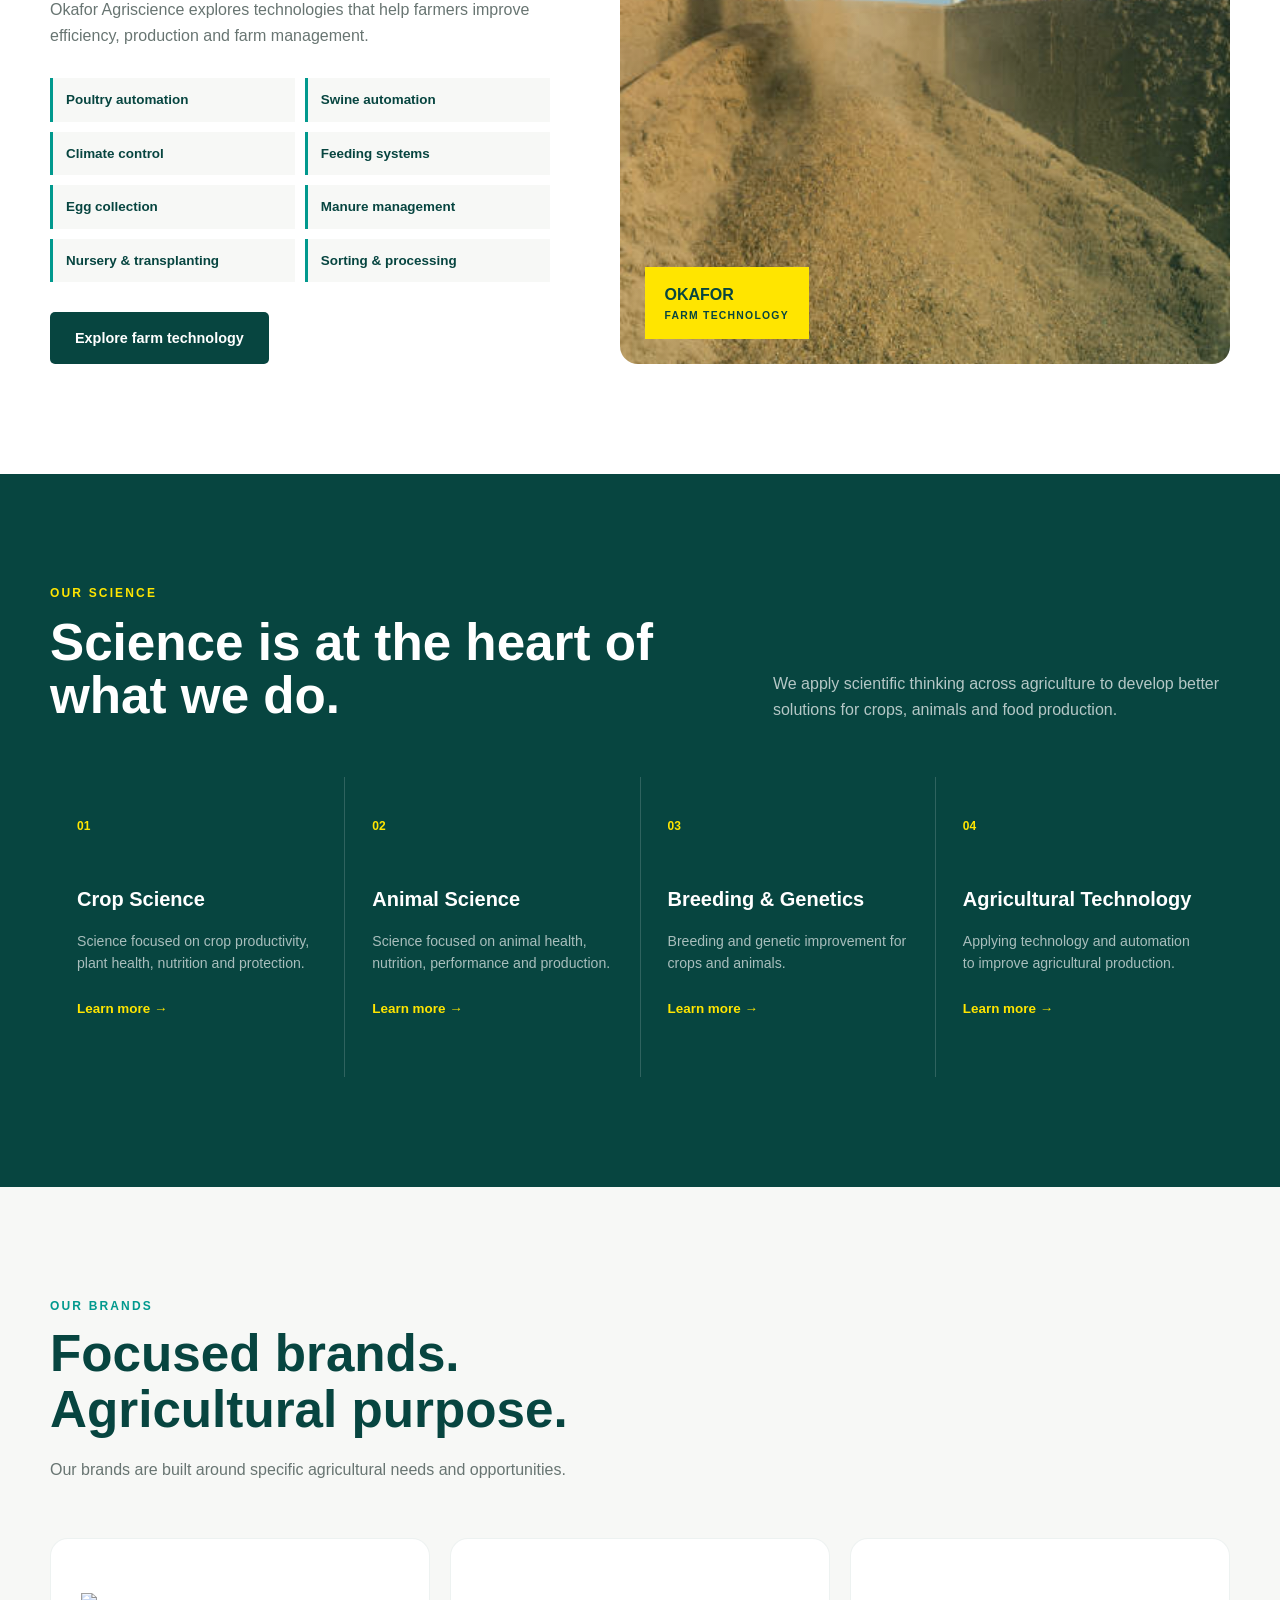
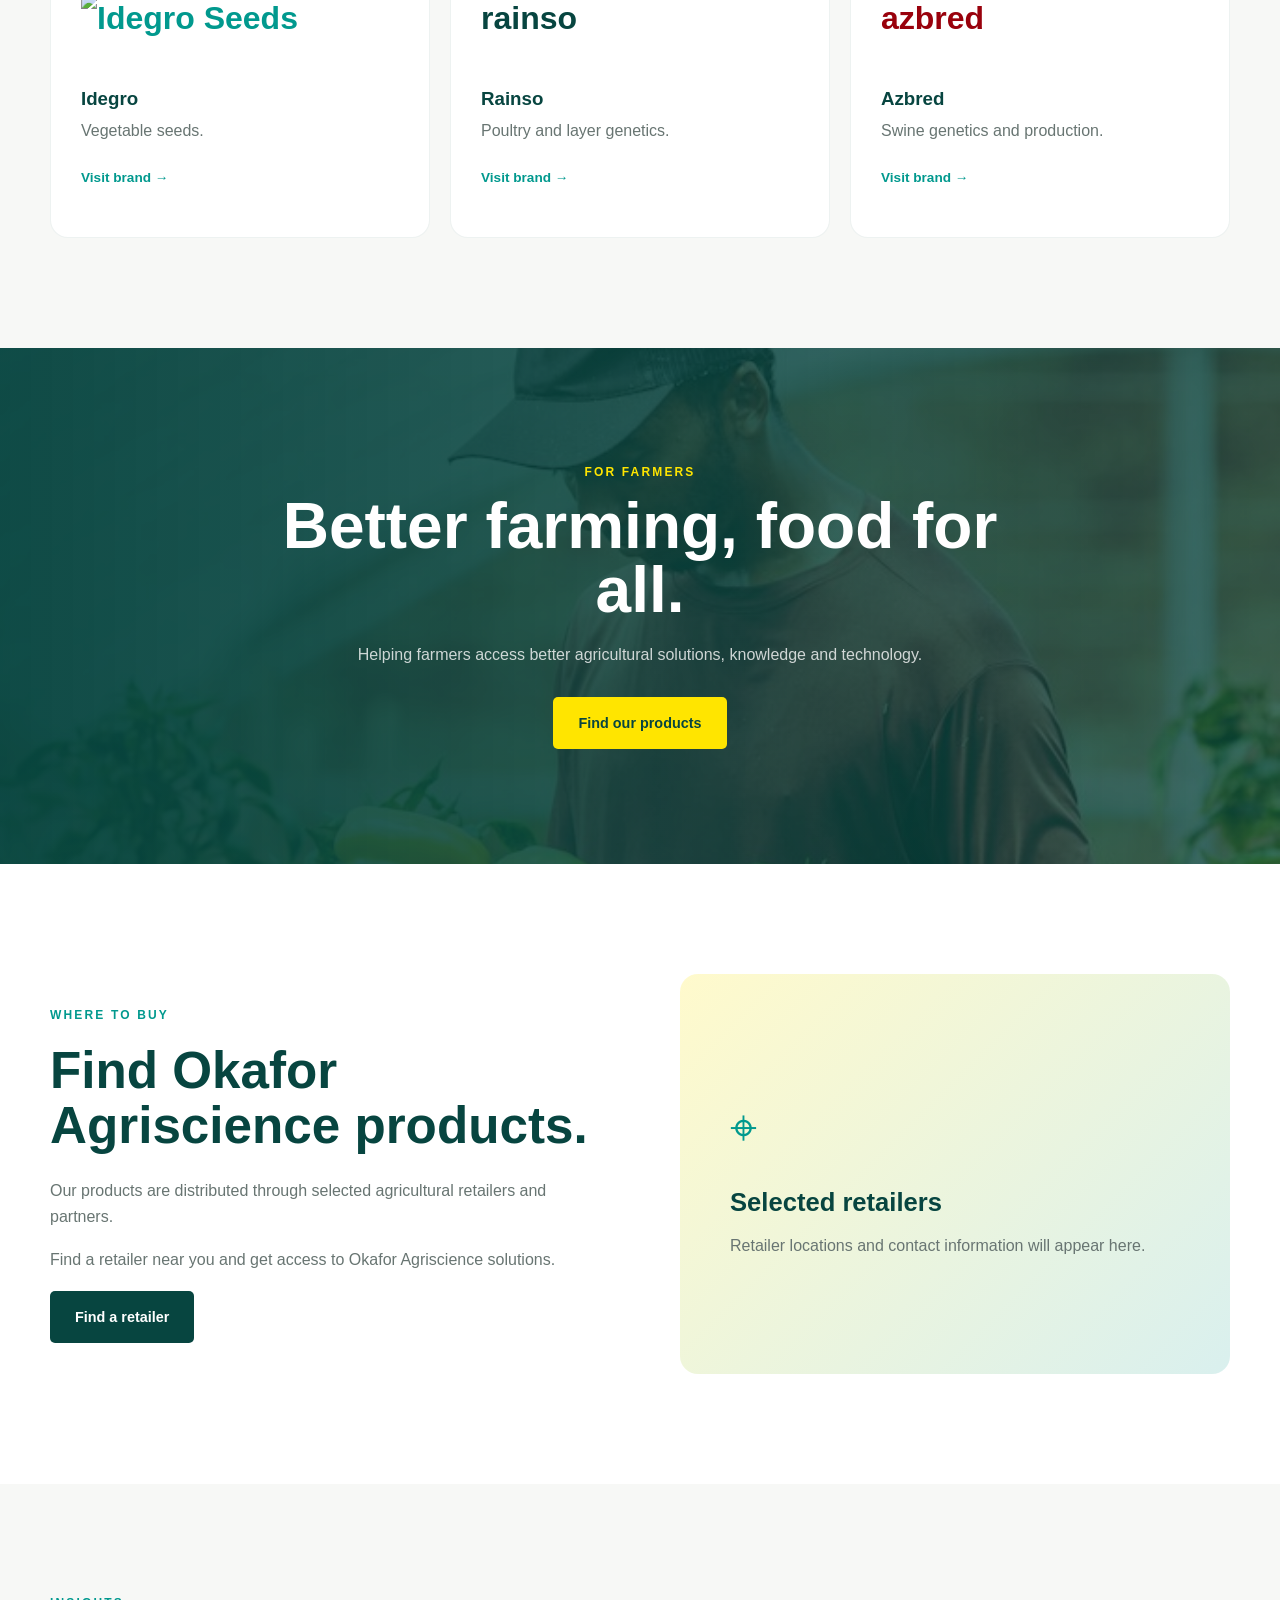
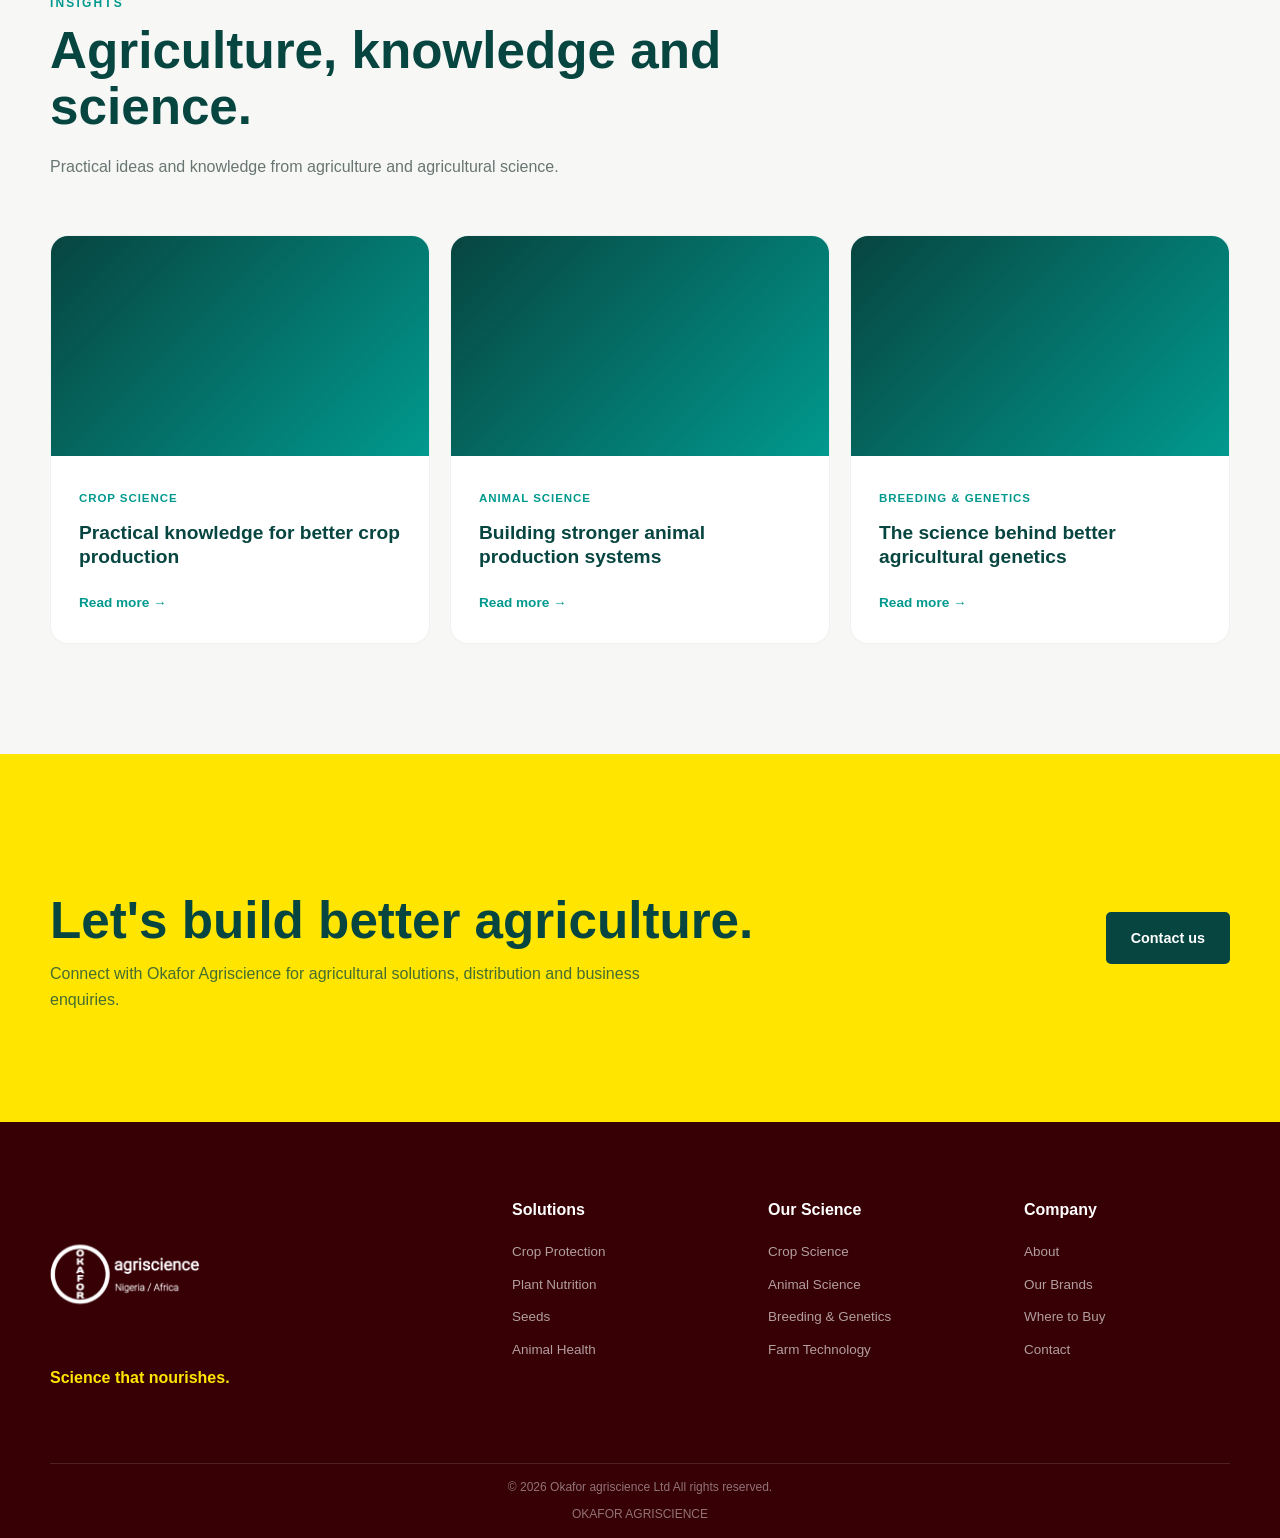
==== commit 5f012138: "Update index.html" ====
--- a/index.html
+++ b/index.html
@@ -852,18 +852,17 @@
 
                 <div class="brand-logo idegro">
     <img src="images/idegro-logo.png" alt="Idegro Seeds">
-                </div>
-
-                <h3>
-                    Idegro
-                </h3>
-
-                <p>
-                    Vegetable seeds.
-                </p>
-
-                <a href="idegro.html">Visit brand</a>
-                    Visit brand →
+</div>
+
+<h3>
+    Idegro
+</h3>
+
+<p>
+    Vegetable seeds.
+</p>
+
+<a href="idegro.html">Visit brand →</a>
                 </a>
 
             </article>
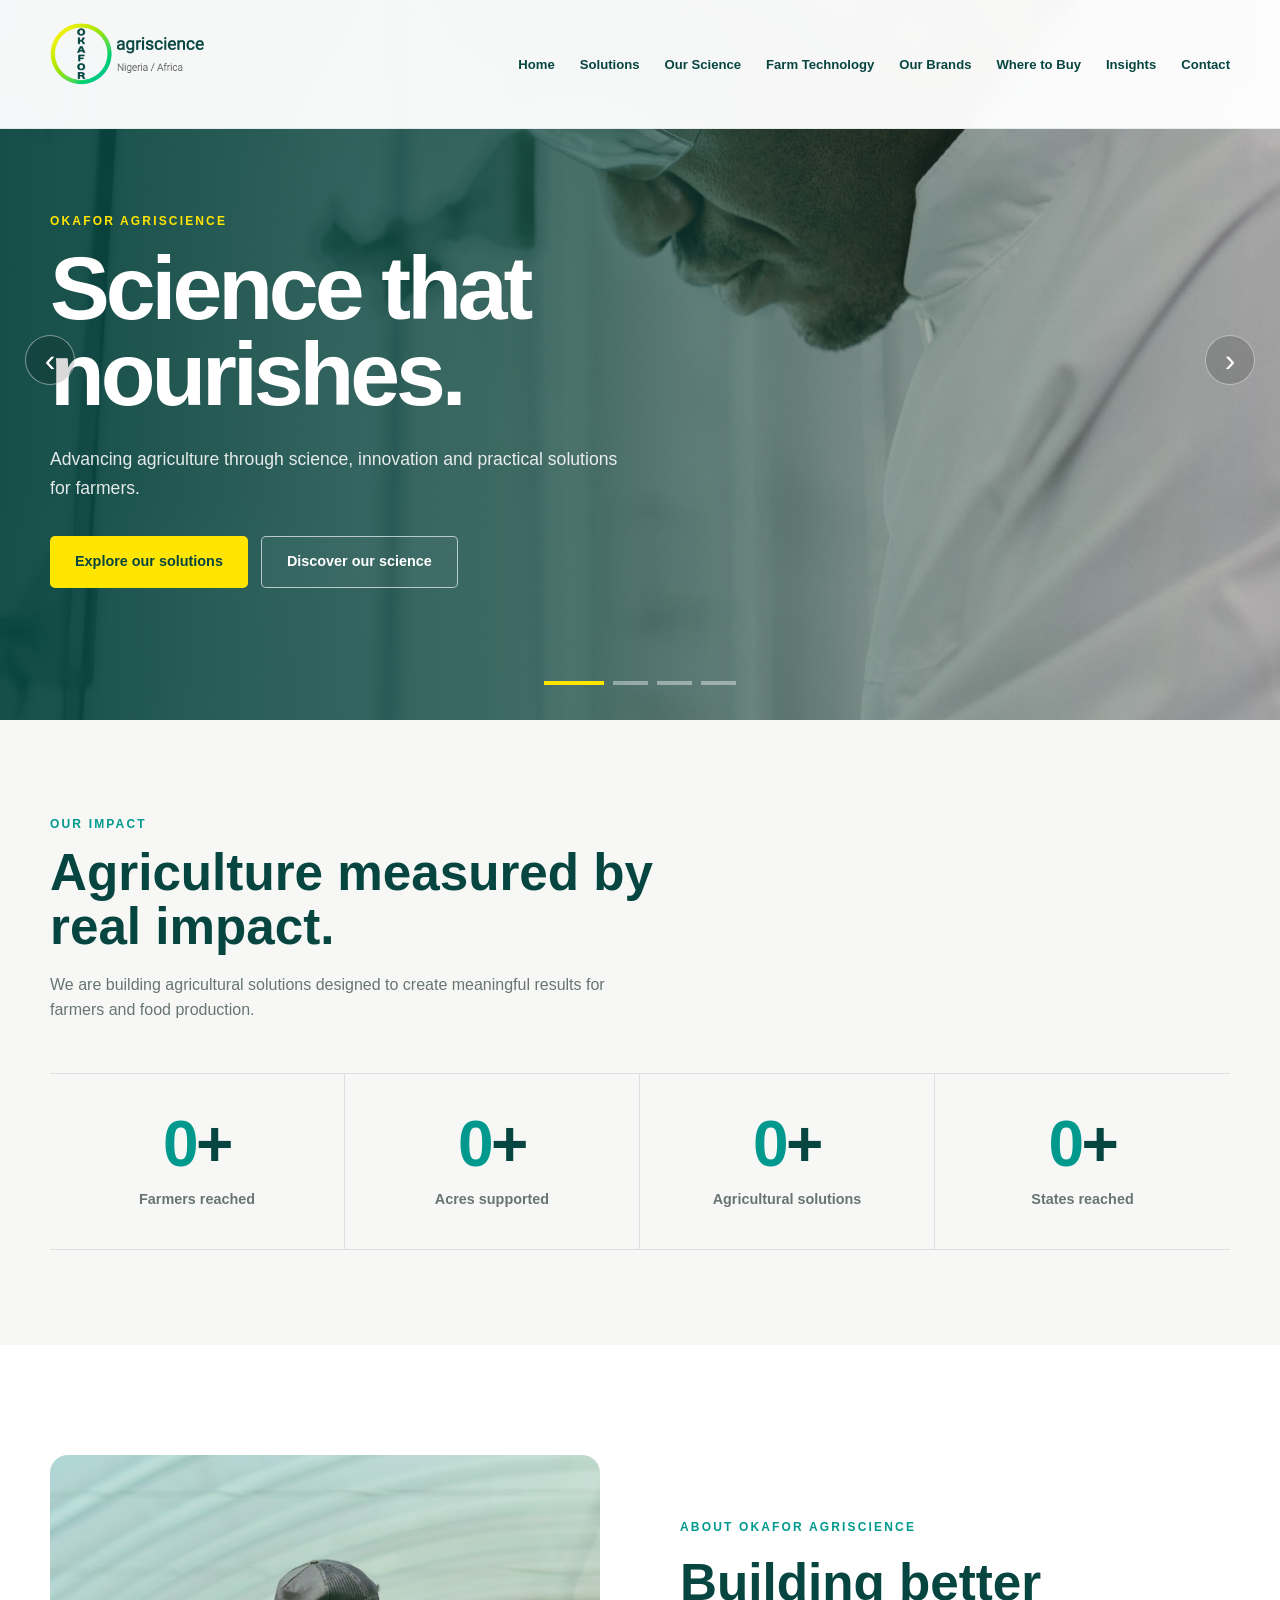
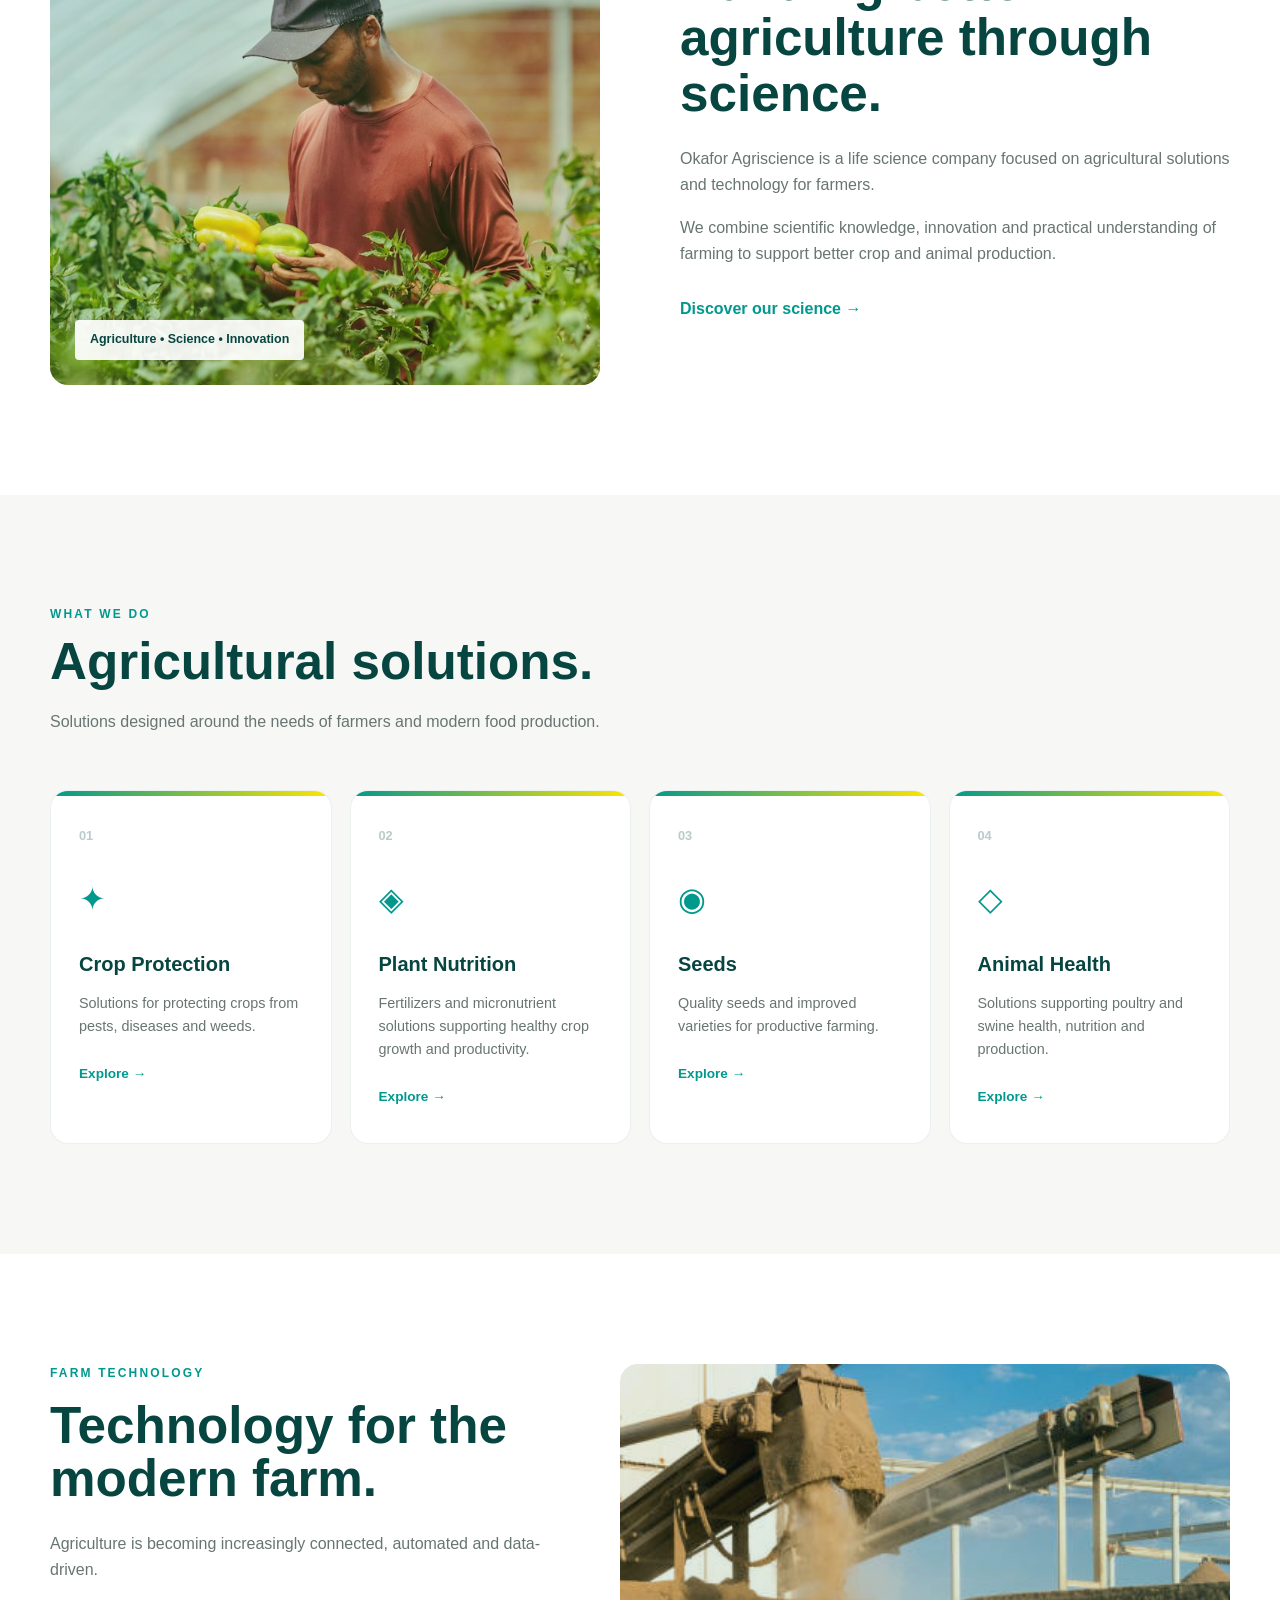
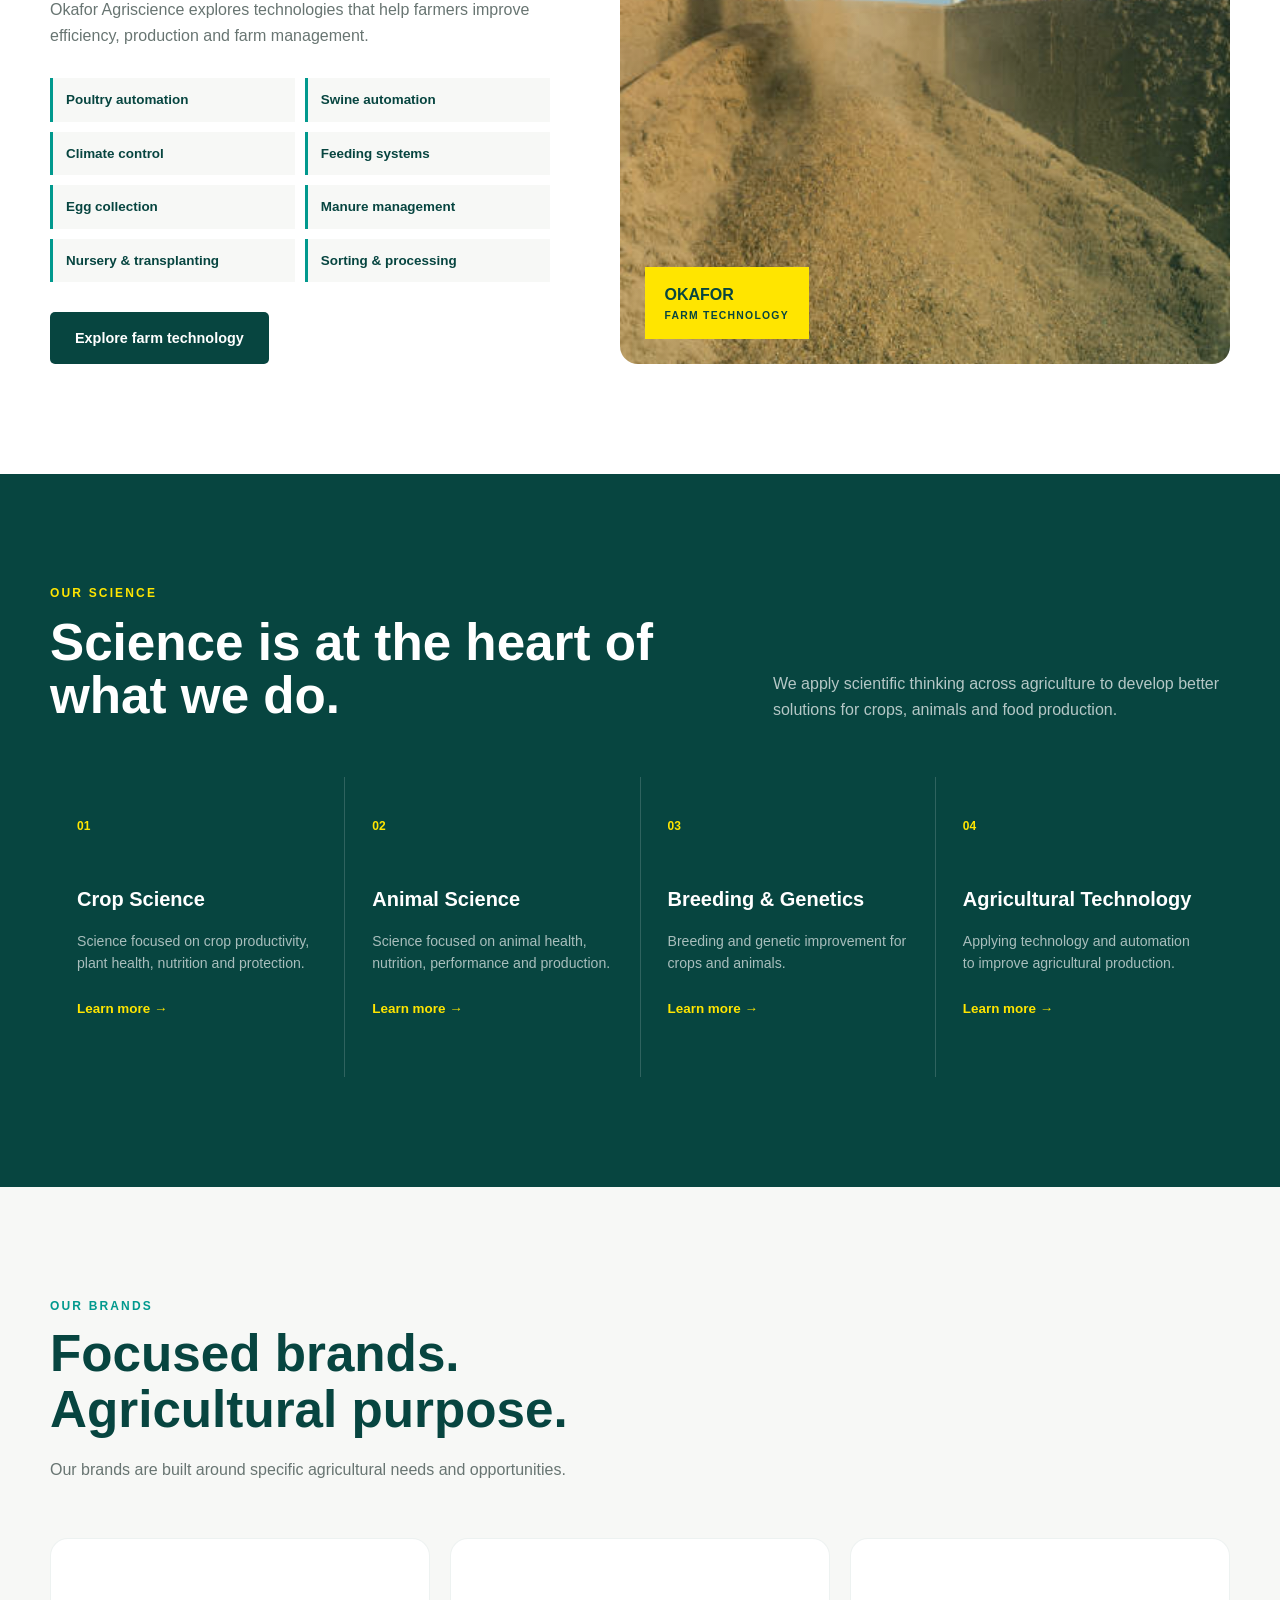
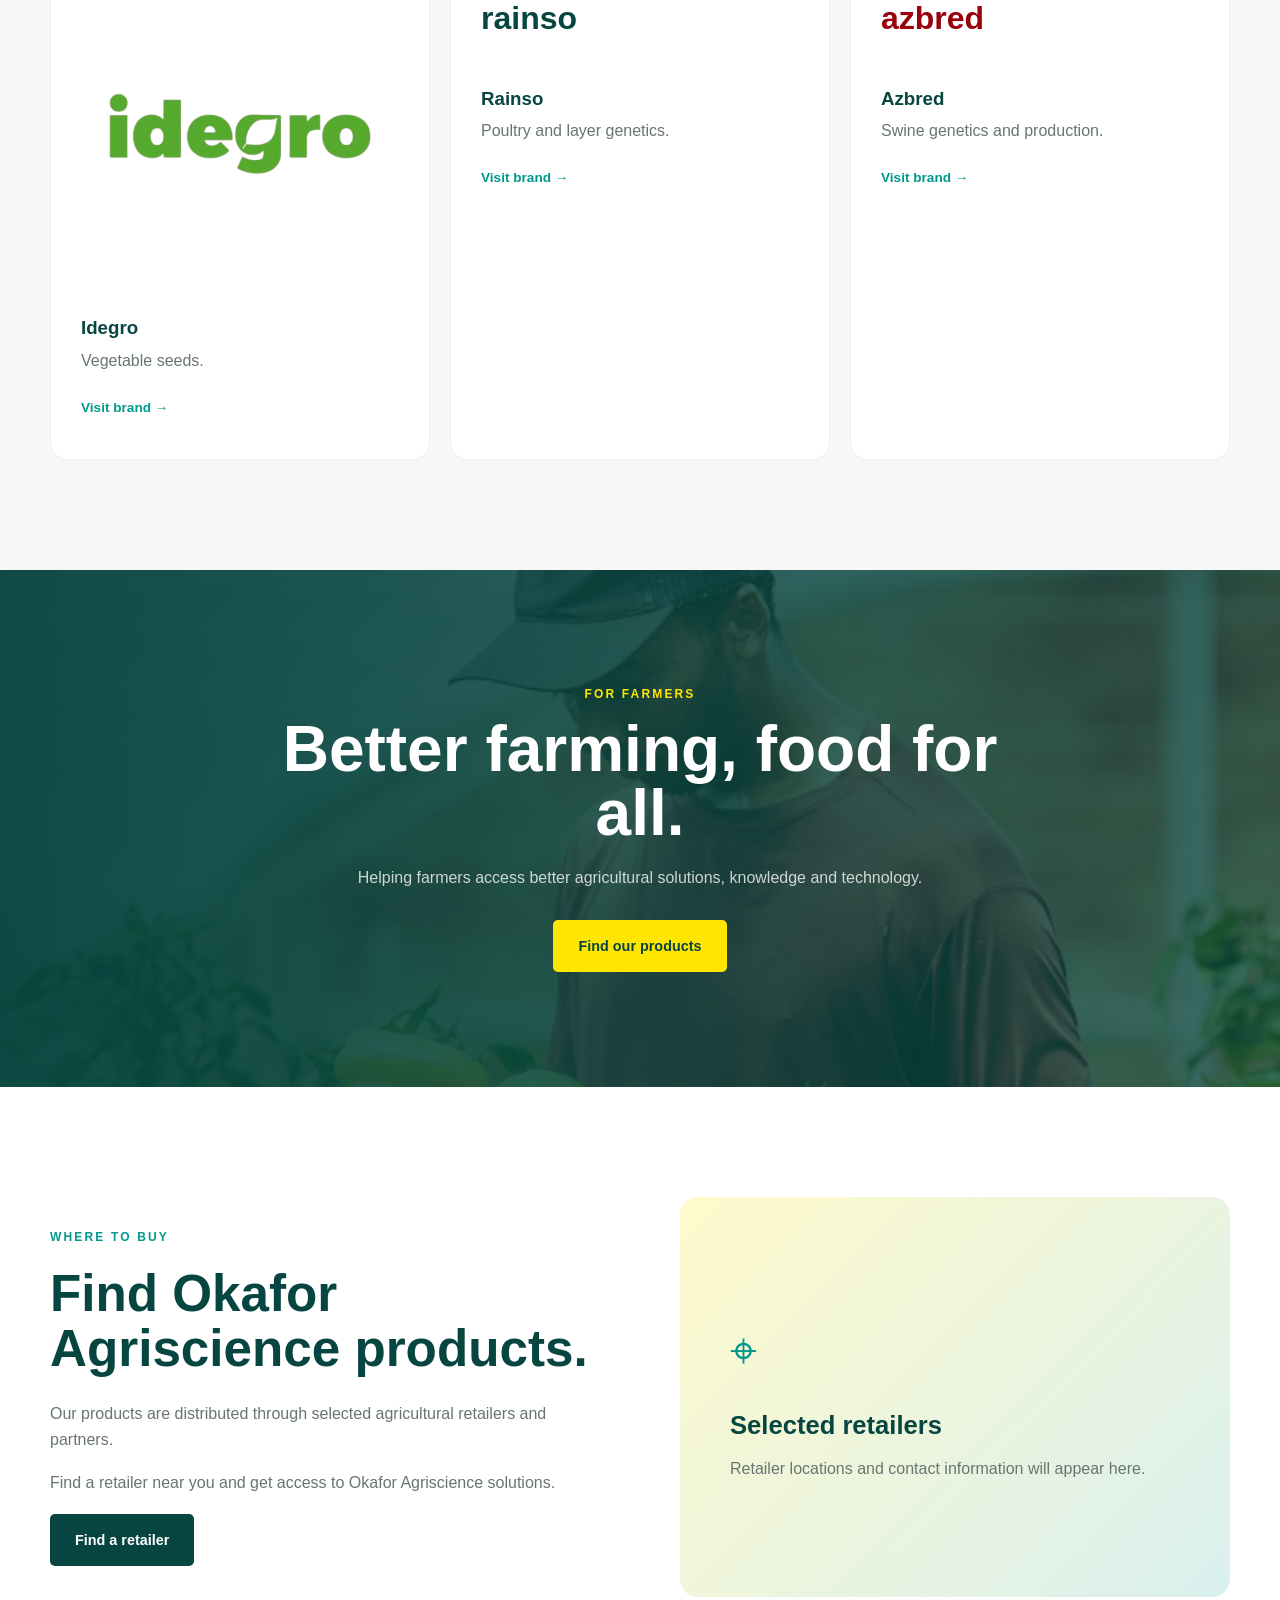
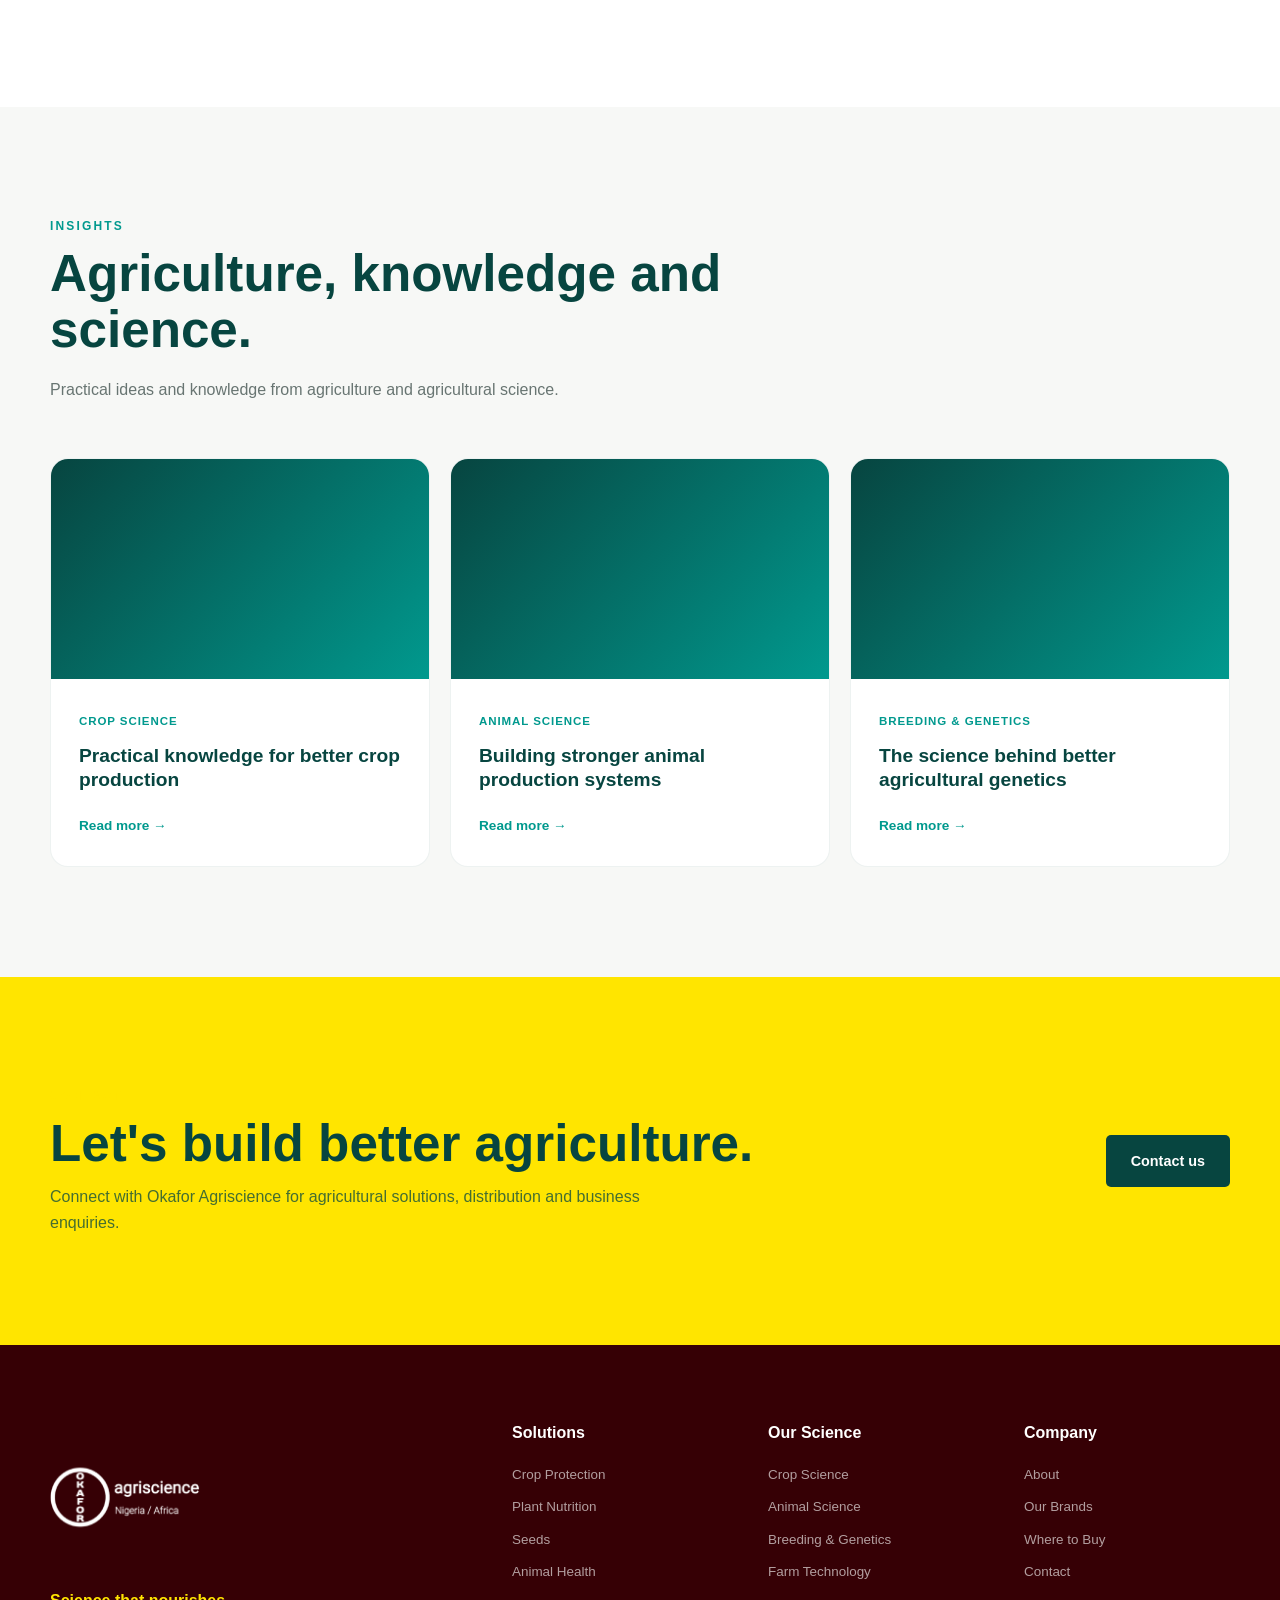
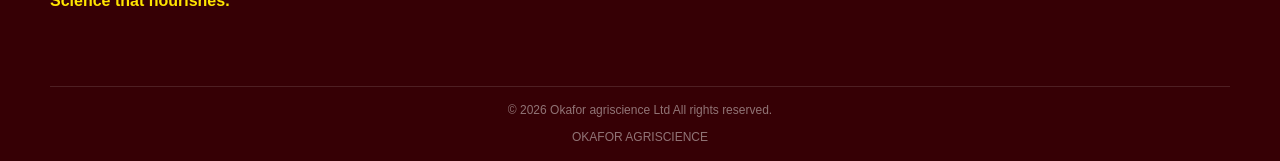
==== commit 07cb6731: "Update index.html" ====
--- a/index.html
+++ b/index.html
@@ -851,7 +851,7 @@
             <article class="brand-card">
 
                 <div class="brand-logo idegro">
-    <img src="images/idegro-logo.png" alt="Idegro Seeds">
+    <img src="idegro-logo.png" alt="Idegro Seeds">
 </div>
 
 <h3>
